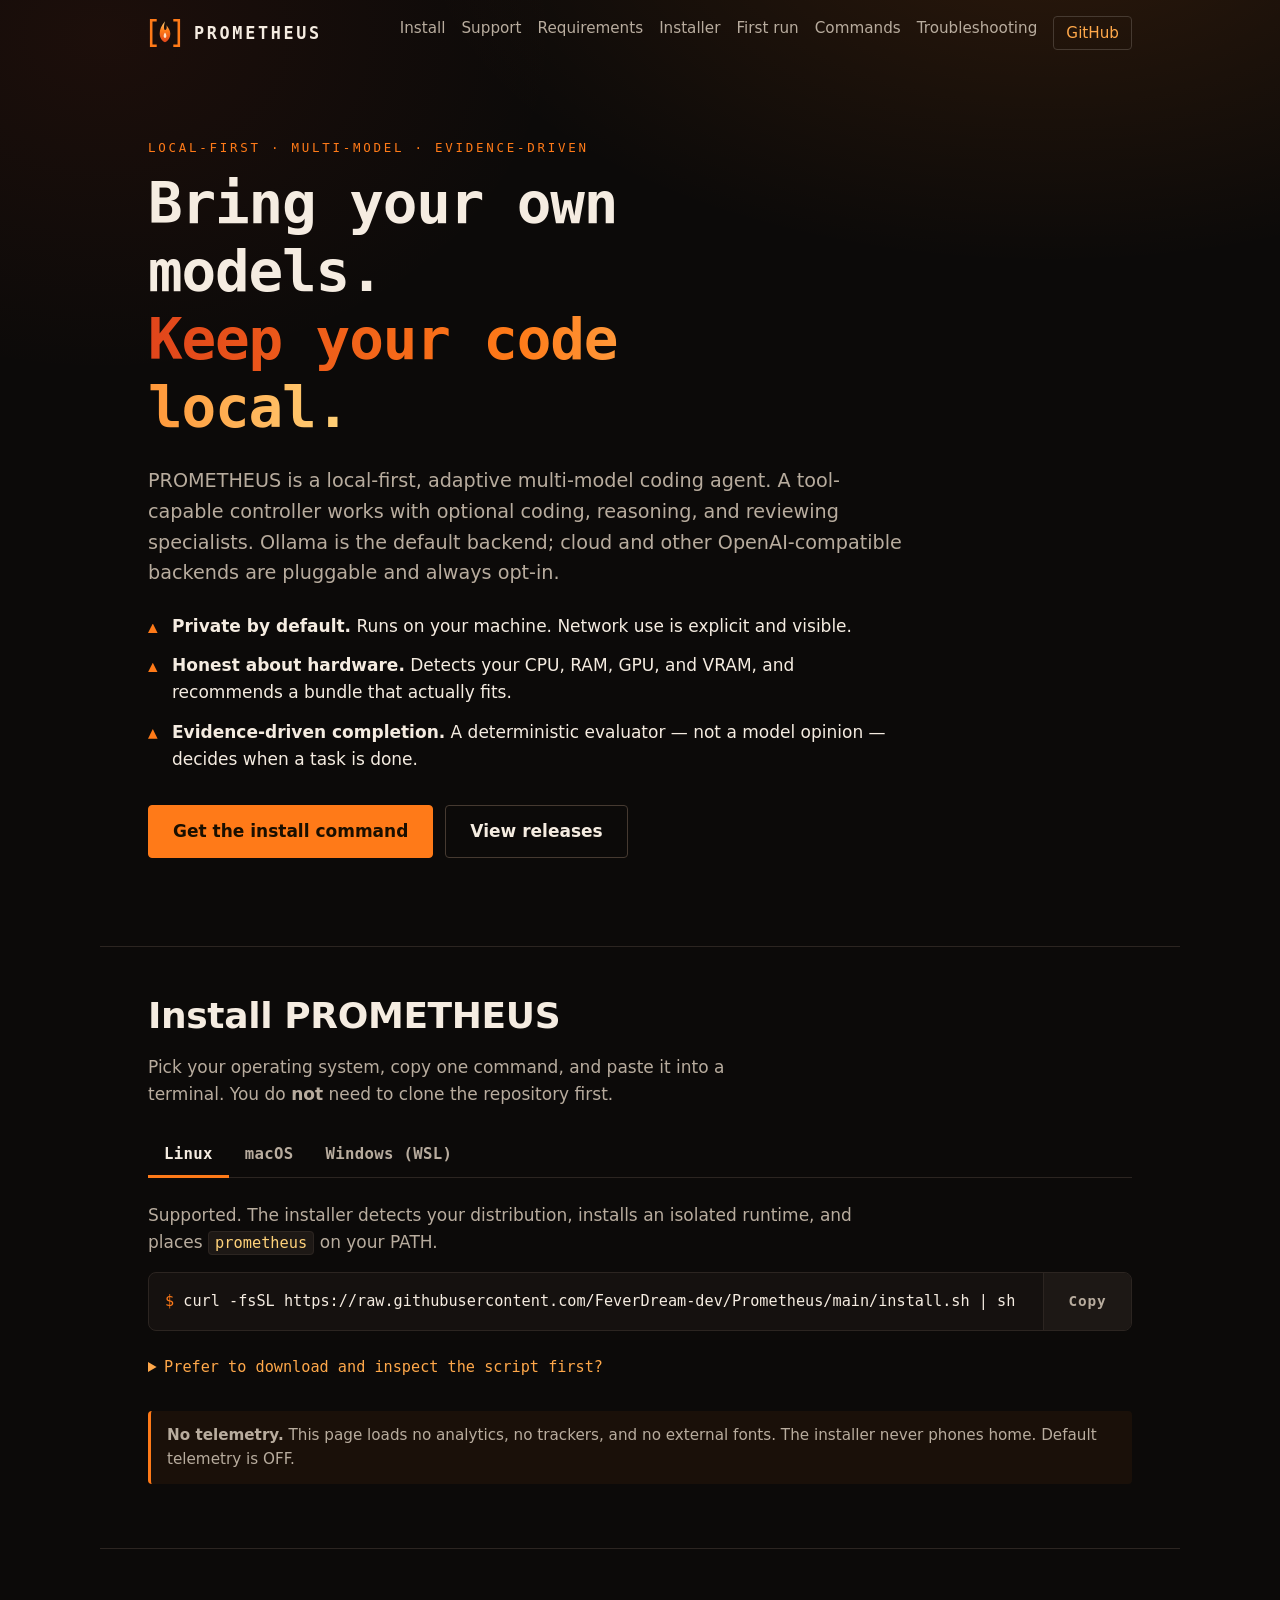
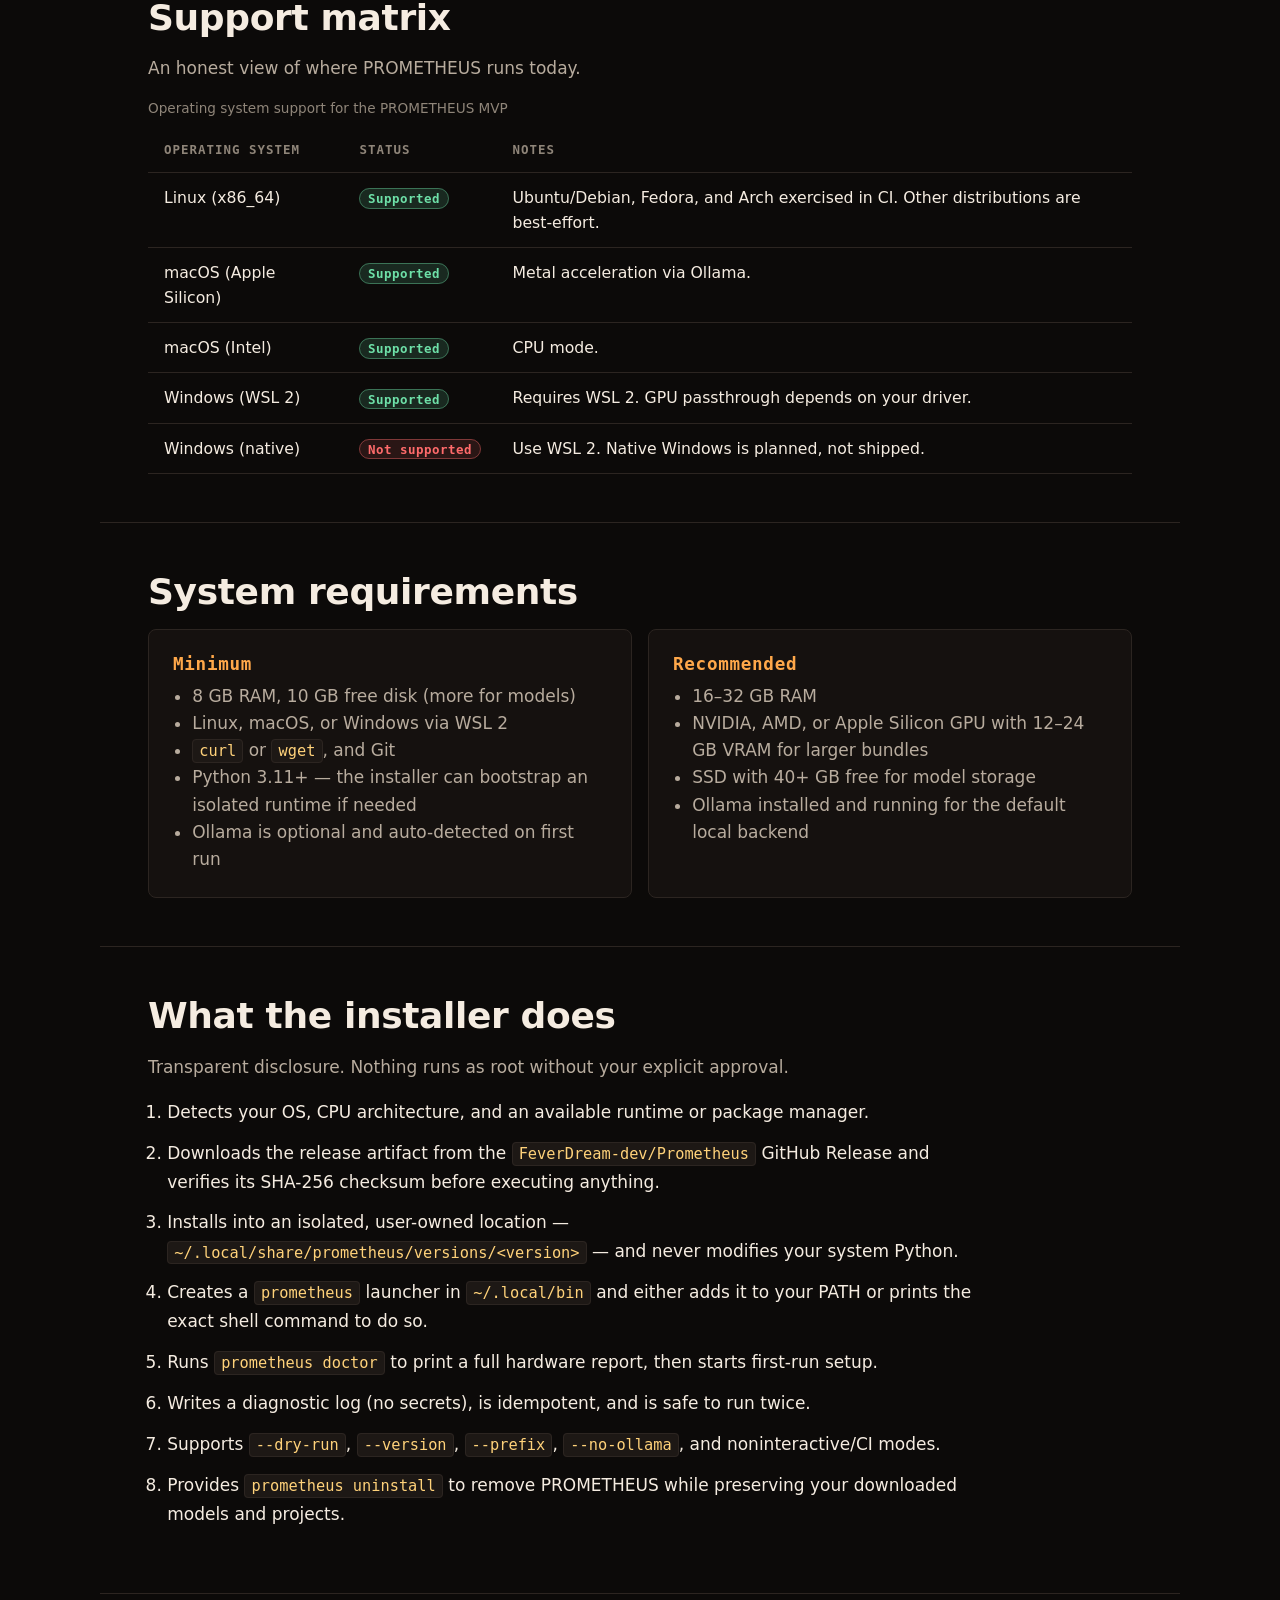
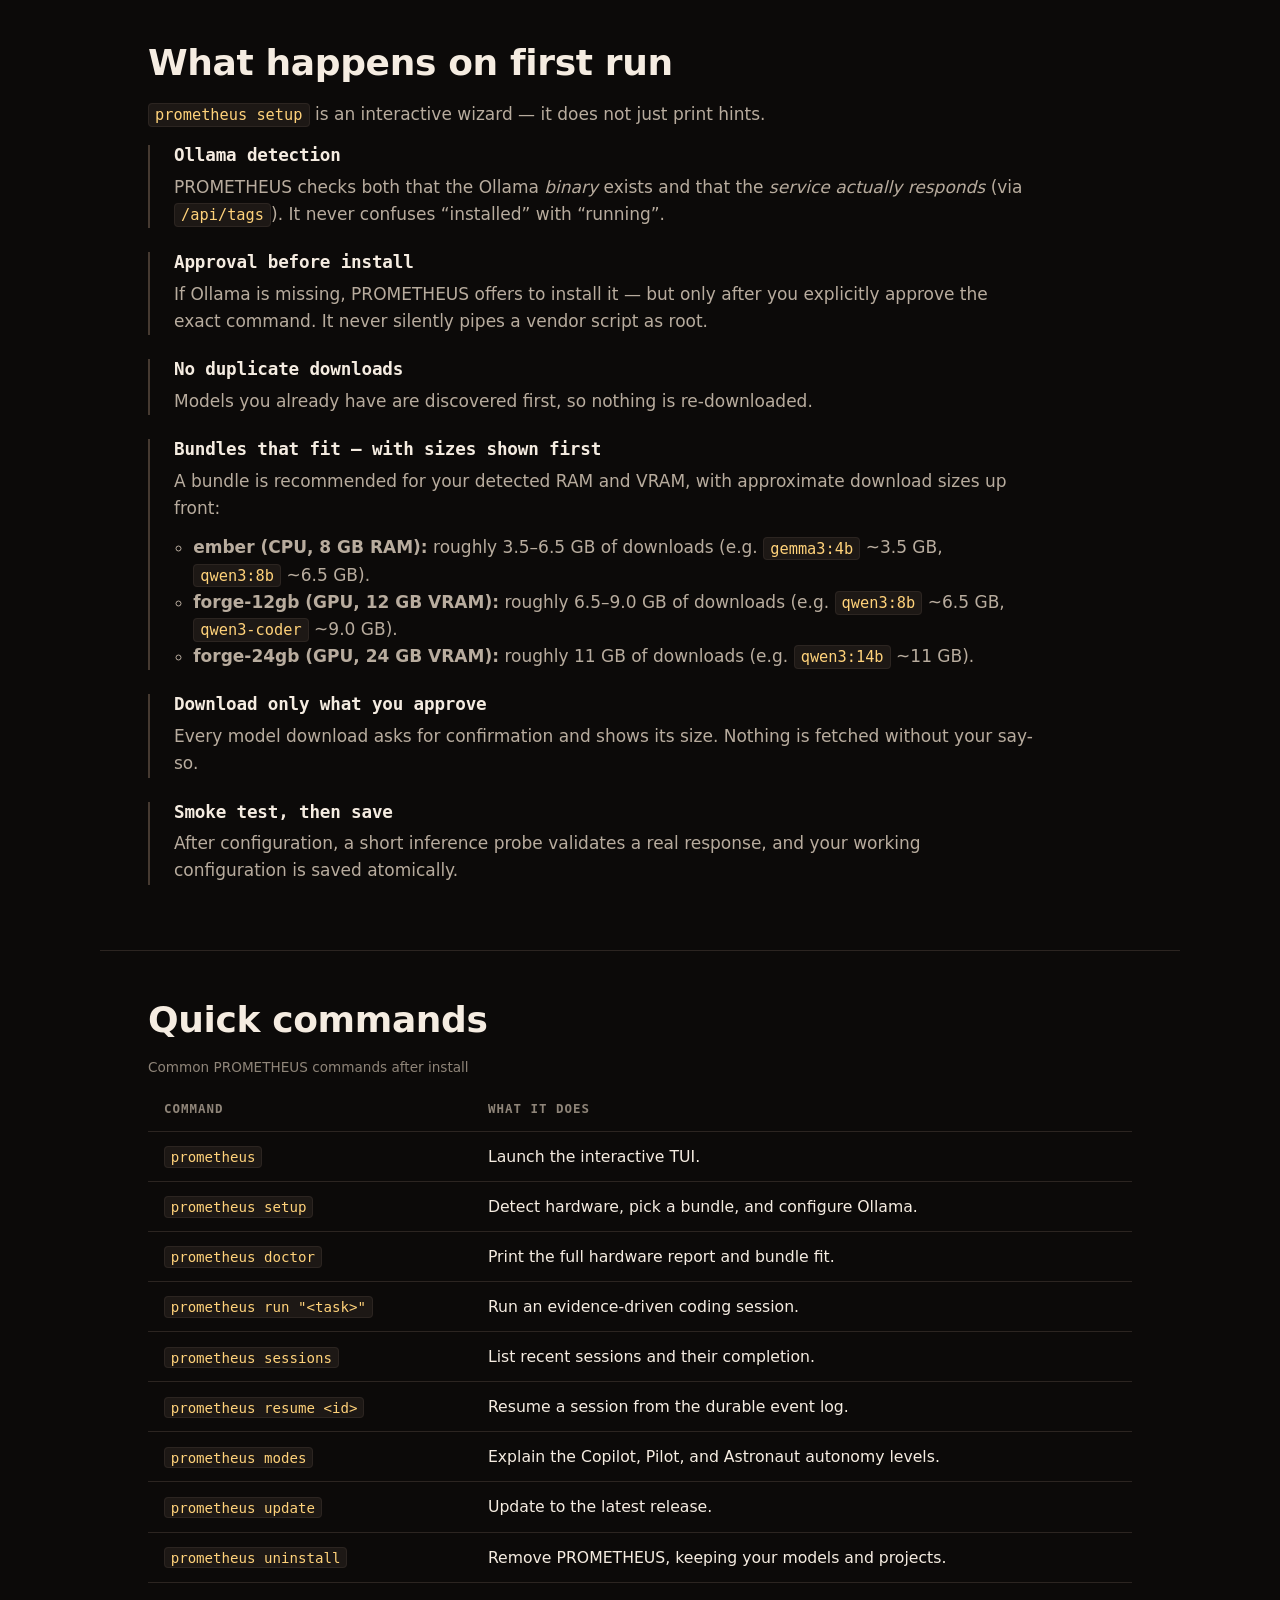
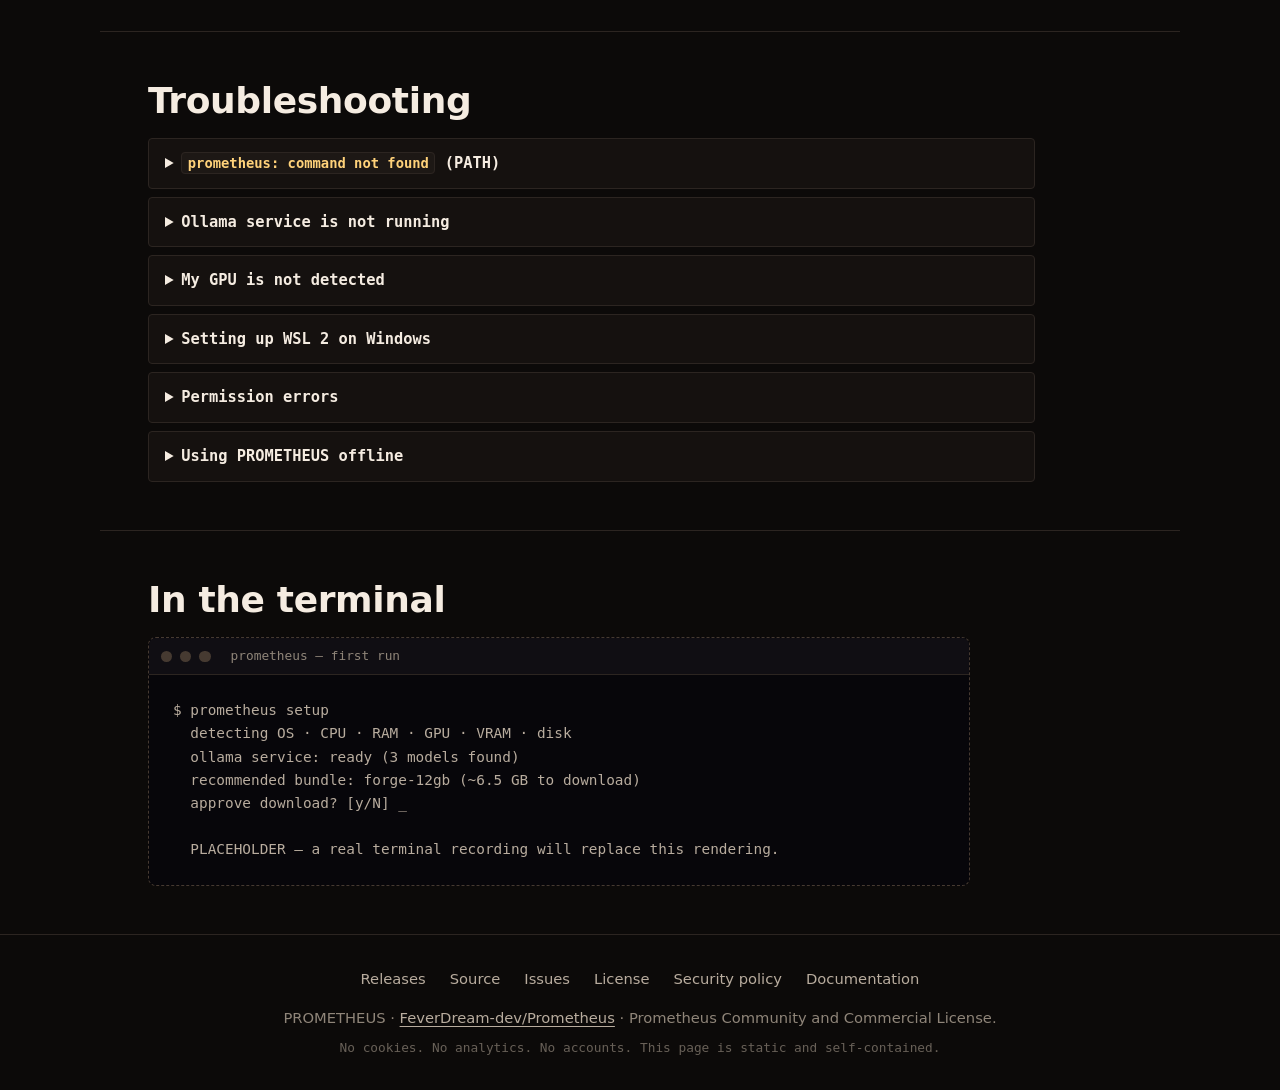
==== website/index.html @ 998b41b4 "feat(www): static GitHub Pages install site Plain static HTML/CSS/vanilla JS install site for Milest" ====
<!DOCTYPE html>
<html lang="en">
<head>
  <meta charset="utf-8">
  <meta name="viewport" content="width=device-width, initial-scale=1">
  <meta name="color-scheme" content="dark">
  <meta name="theme-color" content="#0c0a09">
  <title>PROMETHEUS — local-first multi-model coding agent</title>
  <meta name="description" content="PROMETHEUS is a local-first, adaptive multi-model coding agent. Install with one command on Linux, macOS, or Windows/WSL. Ollama is the default backend; cloud models are optional.">
  <link rel="stylesheet" href="assets/css/styles.css">
  <!--
    No analytics, no trackers, no external fonts, no CDN calls. This page is
    fully self-contained: it loads one local stylesheet and one local script.
    Privacy policy: default telemetry is OFF.
  -->
</head>
<body>
  <a class="skip-link" href="#install">Skip to install instructions</a>

  <header class="site-header">
    <div class="brand">
      <!--
        PROVISIONAL LOGO MARK — placeholder pending the official company logo.
        This is a tasteful "flame-in-brackets / spark" motif rendered as inline
        SVG. It is NOT the final brand artwork. Replace wholesale when the
        official PROMETHEUS logo is supplied (see Milestone 5).
      -->
      <svg class="logo" viewBox="0 0 32 32" role="img" aria-label="PROMETHEUS provisional spark logo" focusable="false">
        <defs>
          <linearGradient id="flameGrad" x1="0" y1="1" x2="0" y2="0">
            <stop offset="0" stop-color="#e0451b"/>
            <stop offset="0.55" stop-color="#ff7a18"/>
            <stop offset="1" stop-color="#ffd27a"/>
          </linearGradient>
        </defs>
        <!-- brackets -->
        <path d="M7 4 H3 V28 H7" fill="none" stroke="#ff7a18" stroke-width="2.4" stroke-linecap="square" stroke-linejoin="miter"/>
        <path d="M25 4 H29 V28 H25" fill="none" stroke="#ff7a18" stroke-width="2.4" stroke-linecap="square" stroke-linejoin="miter"/>
        <!-- flame / spark -->
        <path d="M16 5 C 12.5 9.5, 11 12.5, 11 16.5 C 11 20.5, 13 23.5, 16 24.8 C 19 23.5, 21 20.5, 21 16.5 C 21 13.5, 19.2 11, 17.4 8.6 C 18 11, 17.4 13.2, 16 13.2 C 14.7 12.8, 14.8 9.2, 16 5 Z" fill="url(#flameGrad)"/>
        <path d="M16 15.5 C 14.8 17, 14.4 18.6, 15 20 C 15.5 21, 16.5 21, 17 20 C 17.6 18.6, 17.2 17, 16 15.5 Z" fill="#fff3e0" opacity="0.9"/>
      </svg>
      <span class="wordmark">PROMETHEUS</span>
    </div>
    <nav class="top-nav" aria-label="Page sections">
      <a href="#install">Install</a>
      <a href="#support">Support</a>
      <a href="#requirements">Requirements</a>
      <a href="#installer">Installer</a>
      <a href="#first-run">First run</a>
      <a href="#commands">Commands</a>
      <a href="#troubleshooting">Troubleshooting</a>
      <a class="gh" href="https://github.com/FeverDream-dev/Prometheus" rel="noopener">GitHub</a>
    </nav>
  </header>

  <main>
    <section class="hero" aria-labelledby="hero-title">
      <p class="eyebrow">local-first &middot; multi-model &middot; evidence-driven</p>
      <h1 id="hero-title">Bring your own models.<br><span class="accent">Keep your code local.</span></h1>
      <p class="lead">
        PROMETHEUS is a local-first, adaptive multi-model coding agent. A tool-capable
        controller works with optional coding, reasoning, and reviewing specialists.
        Ollama is the default backend; cloud and other OpenAI-compatible backends are
        pluggable and always opt-in.
      </p>
      <ul class="hero-points">
        <li><strong>Private by default.</strong> Runs on your machine. Network use is explicit and visible.</li>
        <li><strong>Honest about hardware.</strong> Detects your CPU, RAM, GPU, and VRAM, and recommends a bundle that actually fits.</li>
        <li><strong>Evidence-driven completion.</strong> A deterministic evaluator — not a model opinion — decides when a task is done.</li>
      </ul>
      <p class="cta-row">
        <a class="cta" href="#install">Get the install command</a>
        <a class="cta ghost" href="https://github.com/FeverDream-dev/Prometheus/releases" rel="noopener">View releases</a>
      </p>
    </section>

    <section id="install" class="install" aria-labelledby="install-title">
      <h2 id="install-title">Install PROMETHEUS</h2>
      <p class="section-lead">
        Pick your operating system, copy one command, and paste it into a terminal.
        You do <strong>not</strong> need to clone the repository first.
      </p>

      <div class="tablist-wrap" data-tablist-root>
        <div class="tablist" role="tablist" aria-label="Choose your operating system">
          <button class="tab" role="tab" id="tab-linux" aria-selected="true" aria-controls="panel-linux" tabindex="0" data-os="linux">Linux</button>
          <button class="tab" role="tab" id="tab-macos" aria-selected="false" aria-controls="panel-macos" tabindex="-1" data-os="macos">macOS</button>
          <button class="tab" role="tab" id="tab-windows" aria-selected="false" aria-controls="panel-windows" tabindex="-1" data-os="windows">Windows (WSL)</button>
        </div>

        <div class="tabpanel" role="tabpanel" id="panel-linux" aria-labelledby="tab-linux" data-os="linux">
          <p class="os-note">Supported. The installer detects your distribution, installs an isolated runtime, and places <code>prometheus</code> on your PATH.</p>
          <div class="cmd-block" data-cmd-block="linux">
            <code class="cmd" data-os="linux" data-command="curl -fsSL https://raw.githubusercontent.com/FeverDream-dev/Prometheus/main/install.sh | sh">curl -fsSL https://raw.githubusercontent.com/FeverDream-dev/Prometheus/main/install.sh | sh</code>
            <button class="copy-btn" type="button" data-copy-target="panel-linux" data-os="linux" data-command="curl -fsSL https://raw.githubusercontent.com/FeverDream-dev/Prometheus/main/install.sh | sh" aria-label="Copy the Linux install command">
              <span class="copy-label">Copy</span>
            </button>
          </div>
          <details class="manual-alt">
            <summary>Prefer to download and inspect the script first?</summary>
            <p>Download the installer, read it, then run it locally. The SHA-256 of the release artifact is verified by the installer before anything executes.</p>
            <pre class="manual-code"><code data-manual-os="linux">curl -fsSL https://raw.githubusercontent.com/FeverDream-dev/Prometheus/main/install.sh -o install.sh
less install.sh
sh install.sh</code></pre>
          </details>
        </div>

        <div class="tabpanel" role="tabpanel" id="panel-macos" aria-labelledby="tab-macos" data-os="macos" hidden>
          <p class="os-note">Supported on Apple Silicon and Intel. The installer uses an isolated Python runtime in your home directory and never modifies system Python.</p>
          <div class="cmd-block" data-cmd-block="macos">
            <code class="cmd" data-os="macos" data-command="curl -fsSL https://raw.githubusercontent.com/FeverDream-dev/Prometheus/main/install.sh | sh">curl -fsSL https://raw.githubusercontent.com/FeverDream-dev/Prometheus/main/install.sh | sh</code>
            <button class="copy-btn" type="button" data-copy-target="panel-macos" data-os="macos" data-command="curl -fsSL https://raw.githubusercontent.com/FeverDream-dev/Prometheus/main/install.sh | sh" aria-label="Copy the macOS install command">
              <span class="copy-label">Copy</span>
            </button>
          </div>
          <details class="manual-alt">
            <summary>Prefer to download and inspect the script first?</summary>
            <p>Download the installer, read it, then run it locally.</p>
            <pre class="manual-code"><code data-manual-os="macos">curl -fsSL https://raw.githubusercontent.com/FeverDream-dev/Prometheus/main/install.sh -o install.sh
less install.sh
sh install.sh</code></pre>
          </details>
        </div>

        <div class="tabpanel" role="tabpanel" id="panel-windows" aria-labelledby="tab-windows" data-os="windows" hidden>
          <p class="os-note">Windows is supported through <strong>WSL 2 only</strong>. Native Windows is not supported yet. The PowerShell bootstrap installs PROMETHEUS inside a WSL distribution.</p>
          <div class="cmd-block" data-cmd-block="windows">
            <code class="cmd" data-os="windows" data-command="irm https://raw.githubusercontent.com/FeverDream-dev/Prometheus/main/install.ps1 | iex">irm https://raw.githubusercontent.com/FeverDream-dev/Prometheus/main/install.ps1 | iex</code>
            <button class="copy-btn" type="button" data-copy-target="panel-windows" data-os="windows" data-command="irm https://raw.githubusercontent.com/FeverDream-dev/Prometheus/main/install.ps1 | iex" aria-label="Copy the Windows (WSL) install command">
              <span class="copy-label">Copy</span>
            </button>
          </div>
          <details class="manual-alt">
            <summary>Prefer to download and inspect the script first?</summary>
            <p>Download the PowerShell bootstrap in PowerShell, review it, then run it.</p>
            <pre class="manual-code"><code data-manual-os="windows">iwr https://raw.githubusercontent.com/FeverDream-dev/Prometheus/main/install.ps1 -OutFile install.ps1
notepad install.ps1
&amp; ./install.ps1</code></pre>
          </details>
        </div>
      </div>

      <p class="no-track">
        <strong>No telemetry.</strong> This page loads no analytics, no trackers, and no
        external fonts. The installer never phones home. Default telemetry is OFF.
      </p>
    </section>

    <section id="support" class="support" aria-labelledby="support-title">
      <h2 id="support-title">Support matrix</h2>
      <p class="section-lead">An honest view of where PROMETHEUS runs today.</p>
      <div class="table-wrap">
        <table class="matrix">
          <caption>Operating system support for the PROMETHEUS MVP</caption>
          <thead>
            <tr><th scope="col">Operating system</th><th scope="col">Status</th><th scope="col">Notes</th></tr>
          </thead>
          <tbody>
            <tr><td>Linux (x86_64)</td><td><span class="badge ok">Supported</span></td><td>Ubuntu/Debian, Fedora, and Arch exercised in CI. Other distributions are best-effort.</td></tr>
            <tr><td>macOS (Apple Silicon)</td><td><span class="badge ok">Supported</span></td><td>Metal acceleration via Ollama.</td></tr>
            <tr><td>macOS (Intel)</td><td><span class="badge ok">Supported</span></td><td>CPU mode.</td></tr>
            <tr><td>Windows (WSL 2)</td><td><span class="badge ok">Supported</span></td><td>Requires WSL 2. GPU passthrough depends on your driver.</td></tr>
            <tr><td>Windows (native)</td><td><span class="badge no">Not supported</span></td><td>Use WSL 2. Native Windows is planned, not shipped.</td></tr>
          </tbody>
        </table>
      </div>
    </section>

    <section id="requirements" class="requirements" aria-labelledby="req-title">
      <h2 id="req-title">System requirements</h2>
      <div class="grid-two">
        <div class="card">
          <h3>Minimum</h3>
          <ul>
            <li>8 GB RAM, 10 GB free disk (more for models)</li>
            <li>Linux, macOS, or Windows via WSL 2</li>
            <li><code>curl</code> or <code>wget</code>, and Git</li>
            <li>Python 3.11+ — the installer can bootstrap an isolated runtime if needed</li>
            <li>Ollama is optional and auto-detected on first run</li>
          </ul>
        </div>
        <div class="card">
          <h3>Recommended</h3>
          <ul>
            <li>16–32 GB RAM</li>
            <li>NVIDIA, AMD, or Apple Silicon GPU with 12–24 GB VRAM for larger bundles</li>
            <li>SSD with 40+ GB free for model storage</li>
            <li>Ollama installed and running for the default local backend</li>
          </ul>
        </div>
      </div>
    </section>

    <section id="installer" class="installer" aria-labelledby="installer-title">
      <h2 id="installer-title">What the installer does</h2>
      <p class="section-lead">Transparent disclosure. Nothing runs as root without your explicit approval.</p>
      <ol class="disclosure">
        <li>Detects your OS, CPU architecture, and an available runtime or package manager.</li>
        <li>Downloads the release artifact from the <code>FeverDream-dev/Prometheus</code> GitHub Release and verifies its SHA-256 checksum before executing anything.</li>
        <li>Installs into an isolated, user-owned location — <code>~/.local/share/prometheus/versions/&lt;version&gt;</code> — and never modifies your system Python.</li>
        <li>Creates a <code>prometheus</code> launcher in <code>~/.local/bin</code> and either adds it to your PATH or prints the exact shell command to do so.</li>
        <li>Runs <code>prometheus doctor</code> to print a full hardware report, then starts first-run setup.</li>
        <li>Writes a diagnostic log (no secrets), is idempotent, and is safe to run twice.</li>
        <li>Supports <code>--dry-run</code>, <code>--version</code>, <code>--prefix</code>, <code>--no-ollama</code>, and noninteractive/CI modes.</li>
        <li>Provides <code>prometheus uninstall</code> to remove PROMETHEUS while preserving your downloaded models and projects.</li>
      </ol>
    </section>

    <section id="first-run" class="first-run" aria-labelledby="firstrun-title">
      <h2 id="firstrun-title">What happens on first run</h2>
      <p class="section-lead"><code>prometheus setup</code> is an interactive wizard — it does not just print hints.</p>
      <ul class="steps">
        <li>
          <h3>Ollama detection</h3>
          <p>PROMETHEUS checks both that the Ollama <em>binary</em> exists and that the <em>service actually responds</em> (via <code>/api/tags</code>). It never confuses &ldquo;installed&rdquo; with &ldquo;running&rdquo;.</p>
        </li>
        <li>
          <h3>Approval before install</h3>
          <p>If Ollama is missing, PROMETHEUS offers to install it — but only after you explicitly approve the exact command. It never silently pipes a vendor script as root.</p>
        </li>
        <li>
          <h3>No duplicate downloads</h3>
          <p>Models you already have are discovered first, so nothing is re-downloaded.</p>
        </li>
        <li>
          <h3>Bundles that fit — with sizes shown first</h3>
          <p>A bundle is recommended for your detected RAM and VRAM, with approximate download sizes up front:</p>
          <ul class="bundle-sizes">
            <li><strong>ember (CPU, 8 GB RAM):</strong> roughly 3.5–6.5 GB of downloads (e.g. <code>gemma3:4b</code> ~3.5 GB, <code>qwen3:8b</code> ~6.5 GB).</li>
            <li><strong>forge-12gb (GPU, 12 GB VRAM):</strong> roughly 6.5–9.0 GB of downloads (e.g. <code>qwen3:8b</code> ~6.5 GB, <code>qwen3-coder</code> ~9.0 GB).</li>
            <li><strong>forge-24gb (GPU, 24 GB VRAM):</strong> roughly 11 GB of downloads (e.g. <code>qwen3:14b</code> ~11 GB).</li>
          </ul>
        </li>
        <li>
          <h3>Download only what you approve</h3>
          <p>Every model download asks for confirmation and shows its size. Nothing is fetched without your say-so.</p>
        </li>
        <li>
          <h3>Smoke test, then save</h3>
          <p>After configuration, a short inference probe validates a real response, and your working configuration is saved atomically.</p>
        </li>
      </ul>
    </section>

    <section id="commands" class="commands" aria-labelledby="commands-title">
      <h2 id="commands-title">Quick commands</h2>
      <div class="table-wrap">
        <table class="cmd-table">
          <caption>Common PROMETHEUS commands after install</caption>
          <thead><tr><th scope="col">Command</th><th scope="col">What it does</th></tr></thead>
          <tbody>
            <tr><td><code>prometheus</code></td><td>Launch the interactive TUI.</td></tr>
            <tr><td><code>prometheus setup</code></td><td>Detect hardware, pick a bundle, and configure Ollama.</td></tr>
            <tr><td><code>prometheus doctor</code></td><td>Print the full hardware report and bundle fit.</td></tr>
            <tr><td><code>prometheus run "&lt;task&gt;"</code></td><td>Run an evidence-driven coding session.</td></tr>
            <tr><td><code>prometheus sessions</code></td><td>List recent sessions and their completion.</td></tr>
            <tr><td><code>prometheus resume &lt;id&gt;</code></td><td>Resume a session from the durable event log.</td></tr>
            <tr><td><code>prometheus modes</code></td><td>Explain the Copilot, Pilot, and Astronaut autonomy levels.</td></tr>
            <tr><td><code>prometheus update</code></td><td>Update to the latest release.</td></tr>
            <tr><td><code>prometheus uninstall</code></td><td>Remove PROMETHEUS, keeping your models and projects.</td></tr>
          </tbody>
        </table>
      </div>
    </section>

    <section id="troubleshooting" class="troubleshooting" aria-labelledby="ts-title">
      <h2 id="ts-title">Troubleshooting</h2>
      <div class="accordion">
        <details>
          <summary><code>prometheus: command not found</code> (PATH)</summary>
          <p>The launcher lives in <code>~/.local/bin</code>. Add it to your PATH:</p>
          <pre><code>export PATH="$HOME/.local/bin:$PATH"</code></pre>
          <p>Put that line in <code>~/.bashrc</code> or <code>~/.zshrc</code> to make it permanent, then open a new terminal.</p>
        </details>
        <details>
          <summary>Ollama service is not running</summary>
          <p>PROMETHEUS needs the Ollama <em>service</em>, not just the binary. Start it:</p>
          <pre><code>ollama serve                                  # foreground, any OS
systemctl --user start ollama                 # Linux, if installed as a unit
brew services start ollama                    # macOS</code></pre>
          <p>Verify with <code>prometheus doctor</code>, which reports service health.</p>
        </details>
        <details>
          <summary>My GPU is not detected</summary>
          <p>Install current drivers: NVIDIA CUDA / AMD ROCm or Vulkan, or the Apple Silicon Metal build of Ollama. Then run <code>prometheus doctor</code> and confirm VRAM appears. On Linux without a GPU, PROMETHEUS falls back to the CPU-only <code>ember</code> bundle.</p>
        </details>
        <details>
          <summary>Setting up WSL 2 on Windows</summary>
          <p>Install WSL 2 from PowerShell, then run the Windows bootstrap, which installs PROMETHEUS inside the WSL distribution:</p>
          <pre><code>wsl --install -d Ubuntu
# restart, then in PowerShell:
irm https://raw.githubusercontent.com/FeverDream-dev/Prometheus/main/install.ps1 | iex</code></pre>
        </details>
        <details>
          <summary>Permission errors</summary>
          <p>The installer is user-scoped and should <strong>never need <code>sudo</code></strong>. If it asks for elevated privileges, stop and inspect the script. Run the download-and-inspect alternative shown in the install section instead.</p>
        </details>
        <details>
          <summary>Using PROMETHEUS offline</summary>
          <p>Once models are downloaded, PROMETHEUS runs fully offline. Pass <code>--no-ollama</code> to the installer or decline network prompts during setup. Cloud providers are always opt-in and never required.</p>
        </details>
      </div>
    </section>

    <section id="preview" class="preview" aria-labelledby="preview-title">
      <h2 id="preview-title">In the terminal</h2>
      <!--
        PLACEHOLDER: A real terminal recording of the PROMETHEUS TUI and first-run
        wizard belongs here once captured (a later milestone). This block is a
        clearly-labelled placeholder, NOT a fabricated screenshot.
        TODO: replace with real terminal recording once TUI is captured.
      -->
      <div class="terminal-placeholder" role="img" aria-label="Placeholder area for a future terminal recording of the PROMETHEUS TUI. No real screenshot yet.">
        <div class="terminal-bar"><span class="dot"></span><span class="dot"></span><span class="dot"></span><span class="term-title">prometheus — first run</span></div>
        <pre class="terminal-body">$ prometheus setup
  detecting OS · CPU · RAM · GPU · VRAM · disk
  ollama service: ready (3 models found)
  recommended bundle: forge-12gb (~6.5 GB to download)
  approve download? [y/N] _

  PLACEHOLDER — a real terminal recording will replace this rendering.</pre>
      </div>
    </section>
  </main>

  <footer class="site-footer">
    <nav class="footer-links" aria-label="Project resources">
      <a href="https://github.com/FeverDream-dev/Prometheus/releases" rel="noopener">Releases</a>
      <a href="https://github.com/FeverDream-dev/Prometheus" rel="noopener">Source</a>
      <a href="https://github.com/FeverDream-dev/Prometheus/issues" rel="noopener">Issues</a>
      <a href="https://github.com/FeverDream-dev/Prometheus/blob/main/LICENSE.md" rel="noopener">License</a>
      <a href="https://github.com/FeverDream-dev/Prometheus/security/policy" rel="noopener">Security policy</a>
      <a href="https://github.com/FeverDream-dev/Prometheus/tree/main/docs" rel="noopener">Documentation</a>
    </nav>
    <p class="copyright">
      PROMETHEUS &middot; <a href="https://github.com/FeverDream-dev/Prometheus" rel="noopener">FeverDream-dev/Prometheus</a>
      &middot; Prometheus Community and Commercial License.
    </p>
    <p class="no-track-footer">No cookies. No analytics. No accounts. This page is static and self-contained.</p>
  </footer>

  <script src="assets/js/install.js" defer></script>
</body>
</html>
---- website/assets/css/styles.css ----
/* ============================================================================
   PROMETHEUS install site — single self-contained stylesheet.
   Design system: industrial / brutalist-refined dark theme with a flame accent.
   Identity is monospace-driven (a coding agent). No external fonts, no CDN.
   ========================================================================== */

:root {
  /* color tokens */
  --bg:          #0c0a09;
  --bg-elev:     #15110f;
  --bg-elev-2:   #1d1815;
  --ink:         #f5ece1;   /* primary text on dark   (contrast >= 15:1) */
  --ink-dim:     #b8ac9e;   /* secondary text         (contrast >= 7:1)   */
  --ink-faint:   #8f8579;   /* captions / large-ish   (contrast >= 4.5:1) */
  --flame:       #ff7a18;   /* accent                  */
  --flame-bright:#ffa84a;
  --ember:       #e0451b;
  --spark:       #ffd27a;
  --line:        #2c2521;
  --line-bright: #463a31;
  --ok:          #6ee0a8;
  --danger:      #ff6b6b;

  /* radii */
  --radius:      4px;
  --radius-lg:   8px;

  /* typography stacks — distinctive monospace identity + clean system sans */
  --mono: ui-monospace, "SF Mono", "Cascadia Mono", "DejaVu Sans Mono", Menlo, Consolas, "Liberation Mono", monospace;
  --sans: system-ui, -apple-system, "Segoe UI", "Helvetica Neue", sans-serif;

  /* layout */
  --maxw:        1080px;
  --gutter:      clamp(1rem, 4vw, 3rem);

  /* spacing scale (4px base) */
  --s-1: 0.25rem; --s-2: 0.5rem; --s-3: 0.75rem; --s-4: 1rem;
  --s-5: 1.5rem;  --s-6: 2rem;   --s-7: 3rem;    --s-8: 4.5rem;
}

/* ---------- reset ---------- */
*, *::before, *::after { box-sizing: border-box; }
html { -webkit-text-size-adjust: 100%; scroll-behavior: smooth; }
body {
  margin: 0;
  font-family: var(--sans);
  color: var(--ink);
  background-color: var(--bg);
  background-image:
    radial-gradient(900px 480px at 82% -8%, rgba(255, 122, 24, 0.13), transparent 70%),
    radial-gradient(700px 520px at 8% 4%, rgba(224, 69, 27, 0.08), transparent 65%);
  background-attachment: fixed;
  line-height: 1.6;
  font-size: 1.0625rem;
  -webkit-font-smoothing: antialiased;
  text-rendering: optimizeLegibility;
}
img, svg { max-width: 100%; }
h1, h2, h3 { line-height: 1.18; font-weight: 700; letter-spacing: -0.01em; }
h2 { font-size: clamp(1.5rem, 1.1rem + 1.8vw, 2.25rem); margin: 0 0 var(--s-4); }
h3 { font-size: 1.1rem; margin: 0 0 var(--s-2); }
p { margin: 0 0 var(--s-4); }
a { color: var(--flame-bright); text-decoration: underline; text-underline-offset: 0.18em; }
a:hover { color: var(--spark); }
code, pre { font-family: var(--mono); }
code {
  background: var(--bg-elev-2);
  padding: 0.12em 0.4em;
  border-radius: var(--radius);
  font-size: 0.9em;
  color: var(--spark);
  border: 1px solid var(--line);
}
pre {
  background: var(--bg-elev);
  border: 1px solid var(--line);
  border-radius: var(--radius-lg);
  padding: var(--s-4);
  overflow-x: auto;
}
pre code { background: none; border: 0; padding: 0; color: var(--ink); font-size: 0.92rem; }
ul, ol { padding-left: 1.2rem; }

/* ---------- focus visibility (keyboard a11y) ---------- */
a:focus-visible,
button:focus-visible,
summary:focus-visible,
[tabindex]:focus-visible {
  outline: 3px solid var(--flame);
  outline-offset: 2px;
  border-radius: var(--radius);
}

/* ---------- skip link ---------- */
.skip-link {
  position: absolute;
  left: -9999px;
  top: 0;
  z-index: 100;
  background: var(--flame);
  color: #1a0f00;
  padding: var(--s-2) var(--s-4);
  border-radius: 0 0 var(--radius) var(--radius);
  font-weight: 700;
  text-decoration: none;
  transition: none;
}
.skip-link:focus { left: 50%; transform: translateX(-50%); top: 0; }

/* ---------- layout ---------- */
main { display: block; }
section {
  max-width: var(--maxw);
  margin: 0 auto;
  padding: var(--s-7) var(--gutter);
  border-top: 1px solid var(--line);
}
section:first-of-type { border-top: 0; }
.section-lead { color: var(--ink-dim); max-width: 60ch; margin-top: 0; }

/* ---------- header ---------- */
.site-header {
  max-width: var(--maxw);
  margin: 0 auto;
  padding: var(--s-4) var(--gutter);
  display: flex;
  align-items: center;
  justify-content: space-between;
  gap: var(--s-4);
  flex-wrap: wrap;
}
.brand { display: flex; align-items: center; gap: var(--s-3); }
.logo { width: 34px; height: 34px; flex: 0 0 auto; }
.wordmark {
  font-family: var(--mono);
  font-weight: 700;
  letter-spacing: 0.16em;
  font-size: 1.05rem;
  color: var(--ink);
}
.top-nav { display: flex; gap: var(--s-4); flex-wrap: wrap; font-size: 0.95rem; }
.top-nav a { color: var(--ink-dim); text-decoration: none; }
.top-nav a:hover { color: var(--ink); }
.top-nav a.gh { color: var(--flame-bright); border: 1px solid var(--line-bright); padding: var(--s-1) var(--s-3); border-radius: var(--radius); }

/* ---------- hero ---------- */
.hero { padding-top: var(--s-8); padding-bottom: var(--s-8); }
.eyebrow {
  font-family: var(--mono);
  text-transform: uppercase;
  letter-spacing: 0.22em;
  font-size: 0.78rem;
  color: var(--flame);
  margin: 0 0 var(--s-3);
}
.hero h1 {
  font-size: clamp(2rem, 1rem + 5vw, 3.6rem);
  margin: 0 0 var(--s-5);
  font-family: var(--mono);
  letter-spacing: -0.02em;
  max-width: 16ch;
}
.hero h1 .accent {
  color: transparent;
  background: linear-gradient(92deg, var(--ember), var(--flame) 55%, var(--spark));
  -webkit-background-clip: text;
  background-clip: text;
}
.lead { font-size: 1.2rem; color: var(--ink-dim); max-width: 62ch; margin-bottom: var(--s-5); }
.hero-points { list-style: none; padding: 0; display: grid; gap: var(--s-3); max-width: 70ch; margin: 0 0 var(--s-6); }
.hero-points li { padding-left: var(--s-5); position: relative; color: var(--ink); }
.hero-points li::before { content: ""; position: absolute; left: 0; top: 0.62em; width: 0.6rem; height: 0.6rem; background: var(--flame); clip-path: polygon(50% 0, 100% 100%, 0 100%); }
.cta-row { display: flex; gap: var(--s-3); flex-wrap: wrap; }
.cta {
  display: inline-block;
  padding: var(--s-3) var(--s-5);
  background: var(--flame);
  color: #1a0f00;
  font-weight: 700;
  text-decoration: none;
  border-radius: var(--radius);
  border: 1px solid var(--flame);
}
.cta:hover { background: var(--flame-bright); color: #1a0f00; }
.cta.ghost { background: transparent; color: var(--ink); border-color: var(--line-bright); }
.cta.ghost:hover { background: var(--bg-elev-2); color: var(--ink); }

/* ---------- OS tabs ---------- */
.tablist-wrap { margin-top: var(--s-5); }
.tablist {
  display: flex;
  gap: 0;
  border-bottom: 1px solid var(--line);
}
.tab {
  appearance: none;
  background: transparent;
  border: 0;
  border-bottom: 3px solid transparent;
  color: var(--ink-dim);
  font-family: var(--mono);
  font-size: 0.98rem;
  font-weight: 600;
  padding: var(--s-3) var(--s-4);
  cursor: pointer;
  margin-bottom: -1px;
  letter-spacing: 0.02em;
}
.tab:hover { color: var(--ink); }
.tab[aria-selected="true"] { color: var(--ink); border-bottom-color: var(--flame); }
.tabpanel { padding-top: var(--s-5); }
.os-note { color: var(--ink-dim); max-width: 70ch; }

/* command block */
.cmd-block {
  display: flex;
  align-items: stretch;
  gap: 0;
  margin-top: var(--s-4);
  border: 1px solid var(--line);
  border-radius: var(--radius-lg);
  overflow: hidden;
  background: var(--bg-elev);
}
.cmd-block .cmd {
  flex: 1 1 auto;
  display: block;
  font-family: var(--mono);
  font-size: 0.95rem;
  color: var(--ink);
  background: none;
  border: 0;
  padding: var(--s-4) var(--s-4);
  white-space: pre-wrap;
  overflow-wrap: anywhere;
  word-break: break-word;
}
.cmd-block .cmd::before { content: "$ "; color: var(--flame); }
.copy-btn {
  flex: 0 0 auto;
  appearance: none;
  border: 0;
  border-left: 1px solid var(--line);
  background: var(--bg-elev-2);
  color: var(--ink-dim);
  font-family: var(--mono);
  font-weight: 700;
  letter-spacing: 0.06em;
  padding: 0 var(--s-5);
  cursor: pointer;
  font-size: 0.9rem;
  min-width: 5.5rem;
  transition: background-color 0.12s linear, color 0.12s linear;
}
.copy-btn:hover { background: var(--bg-elev); color: var(--ink); }
.copy-btn.copied { background: var(--ok); color: #06240f; }
.copy-btn.copied .copy-label::after { content: " — Copied!"; }
.copy-btn[aria-disabled="true"] { cursor: not-allowed; opacity: 0.7; }

/* manual alternative */
.manual-alt { margin-top: var(--s-4); max-width: 80ch; }
.manual-alt > summary {
  cursor: pointer;
  font-family: var(--mono);
  font-size: 0.95rem;
  color: var(--flame-bright);
  padding: var(--s-2) 0;
}
.manual-code { margin-top: var(--s-3); }

.no-track { margin-top: var(--s-5); padding: var(--s-3) var(--s-4); border-left: 3px solid var(--flame); background: rgba(255, 122, 24, 0.06); border-radius: var(--radius); color: var(--ink-dim); font-size: 0.95rem; }

/* ---------- support matrix / tables ---------- */
.table-wrap { overflow-x: auto; }
.matrix, .cmd-table { width: 100%; border-collapse: collapse; font-size: 0.98rem; }
.matrix th, .matrix td, .cmd-table th, .cmd-table td { text-align: left; padding: var(--s-3) var(--s-4); border-bottom: 1px solid var(--line); vertical-align: top; }
.matrix th, .cmd-table th { font-family: var(--mono); text-transform: uppercase; letter-spacing: 0.08em; font-size: 0.78rem; color: var(--ink-faint); }
.badge { font-family: var(--mono); font-size: 0.78rem; font-weight: 700; padding: 0.15em 0.6em; border-radius: 999px; letter-spacing: 0.04em; white-space: nowrap; }
.badge.ok { background: rgba(110, 224, 168, 0.14); color: var(--ok); border: 1px solid rgba(110, 224, 168, 0.4); }
.badge.no { background: rgba(255, 107, 107, 0.12); color: var(--danger); border: 1px solid rgba(255, 107, 107, 0.4); }
.caption, caption { caption-side: top; text-align: left; color: var(--ink-faint); font-size: 0.85rem; padding-bottom: var(--s-2); }

/* ---------- cards / grids ---------- */
.grid-two { display: grid; grid-template-columns: repeat(auto-fit, minmax(260px, 1fr)); gap: var(--s-4); }
.card { background: var(--bg-elev); border: 1px solid var(--line); border-radius: var(--radius-lg); padding: var(--s-5); }
.card h3 { font-family: var(--mono); color: var(--flame-bright); letter-spacing: 0.04em; }
.card ul { margin: 0; color: var(--ink-dim); }
.disclosure { max-width: 78ch; line-height: 1.7; }
.disclosure li { margin-bottom: var(--s-3); }

/* first-run steps */
.steps { list-style: none; padding: 0; display: grid; gap: var(--s-5); max-width: 82ch; }
.steps > li { border-left: 2px solid var(--line-bright); padding-left: var(--s-5); }
.steps h3 { font-family: var(--mono); color: var(--ink); }
.steps p { color: var(--ink-dim); margin: 0; }
.bundle-sizes { margin-top: var(--s-3); color: var(--ink-dim); }

/* accordion */
.accordion { display: grid; gap: var(--s-2); max-width: 82ch; }
.accordion details { border: 1px solid var(--line); border-radius: var(--radius); background: var(--bg-elev); padding: var(--s-3) var(--s-4); }
.accordion summary { cursor: pointer; font-weight: 700; color: var(--ink); font-family: var(--mono); font-size: 0.96rem; }
.accordion summary code { color: var(--spark); }
.accordion details[open] summary { color: var(--flame-bright); margin-bottom: var(--s-3); }
.accordion details p { color: var(--ink-dim); margin-top: 0; }
.accordion pre { margin: var(--s-2) 0; }

/* terminal placeholder */
.terminal-placeholder { border: 1px dashed var(--line-bright); border-radius: var(--radius-lg); overflow: hidden; background: #07060a; max-width: 76ch; }
.terminal-bar { display: flex; align-items: center; gap: var(--s-2); padding: var(--s-2) var(--s-3); background: #100e13; border-bottom: 1px solid var(--line); }
.dot { width: 0.7rem; height: 0.7rem; border-radius: 50%; background: var(--line-bright); }
.term-title { margin-left: var(--s-3); font-family: var(--mono); font-size: 0.8rem; color: var(--ink-faint); }
.terminal-body { margin: 0; border: 0; border-radius: 0; background: none; padding: var(--s-5); color: var(--ink-dim); font-size: 0.9rem; }

/* footer */
.site-footer { border-top: 1px solid var(--line); padding: var(--s-6) var(--gutter); text-align: center; color: var(--ink-faint); font-size: 0.92rem; }
.footer-links { display: flex; flex-wrap: wrap; gap: var(--s-3) var(--s-5); justify-content: center; margin-bottom: var(--s-4); }
.footer-links a { color: var(--ink-dim); text-decoration: none; }
.footer-links a:hover { color: var(--ink); }
.copyright { margin: 0 0 var(--s-2); }
.copyright a { color: var(--ink-dim); }
.no-track-footer { margin: 0; font-family: var(--mono); font-size: 0.8rem; opacity: 0.7; }

/* ---------- responsive ---------- */
@media (max-width: 720px) {
  .site-header { flex-direction: column; align-items: flex-start; }
  .top-nav { gap: var(--s-2) var(--s-4); }
  .cmd-block { flex-direction: column; }
  .copy-btn { border-left: 0; border-top: 1px solid var(--line); padding: var(--s-3); }
  .hero h1 { max-width: none; }
}

/* ---------- reduced motion ---------- */
@media (prefers-reduced-motion: reduce) {
  html { scroll-behavior: auto; }
  *, *::before, *::after {
    transition-duration: 0.001ms !important;
    animation-duration: 0.001ms !important;
    animation-iteration-count: 1 !important;
  }
}
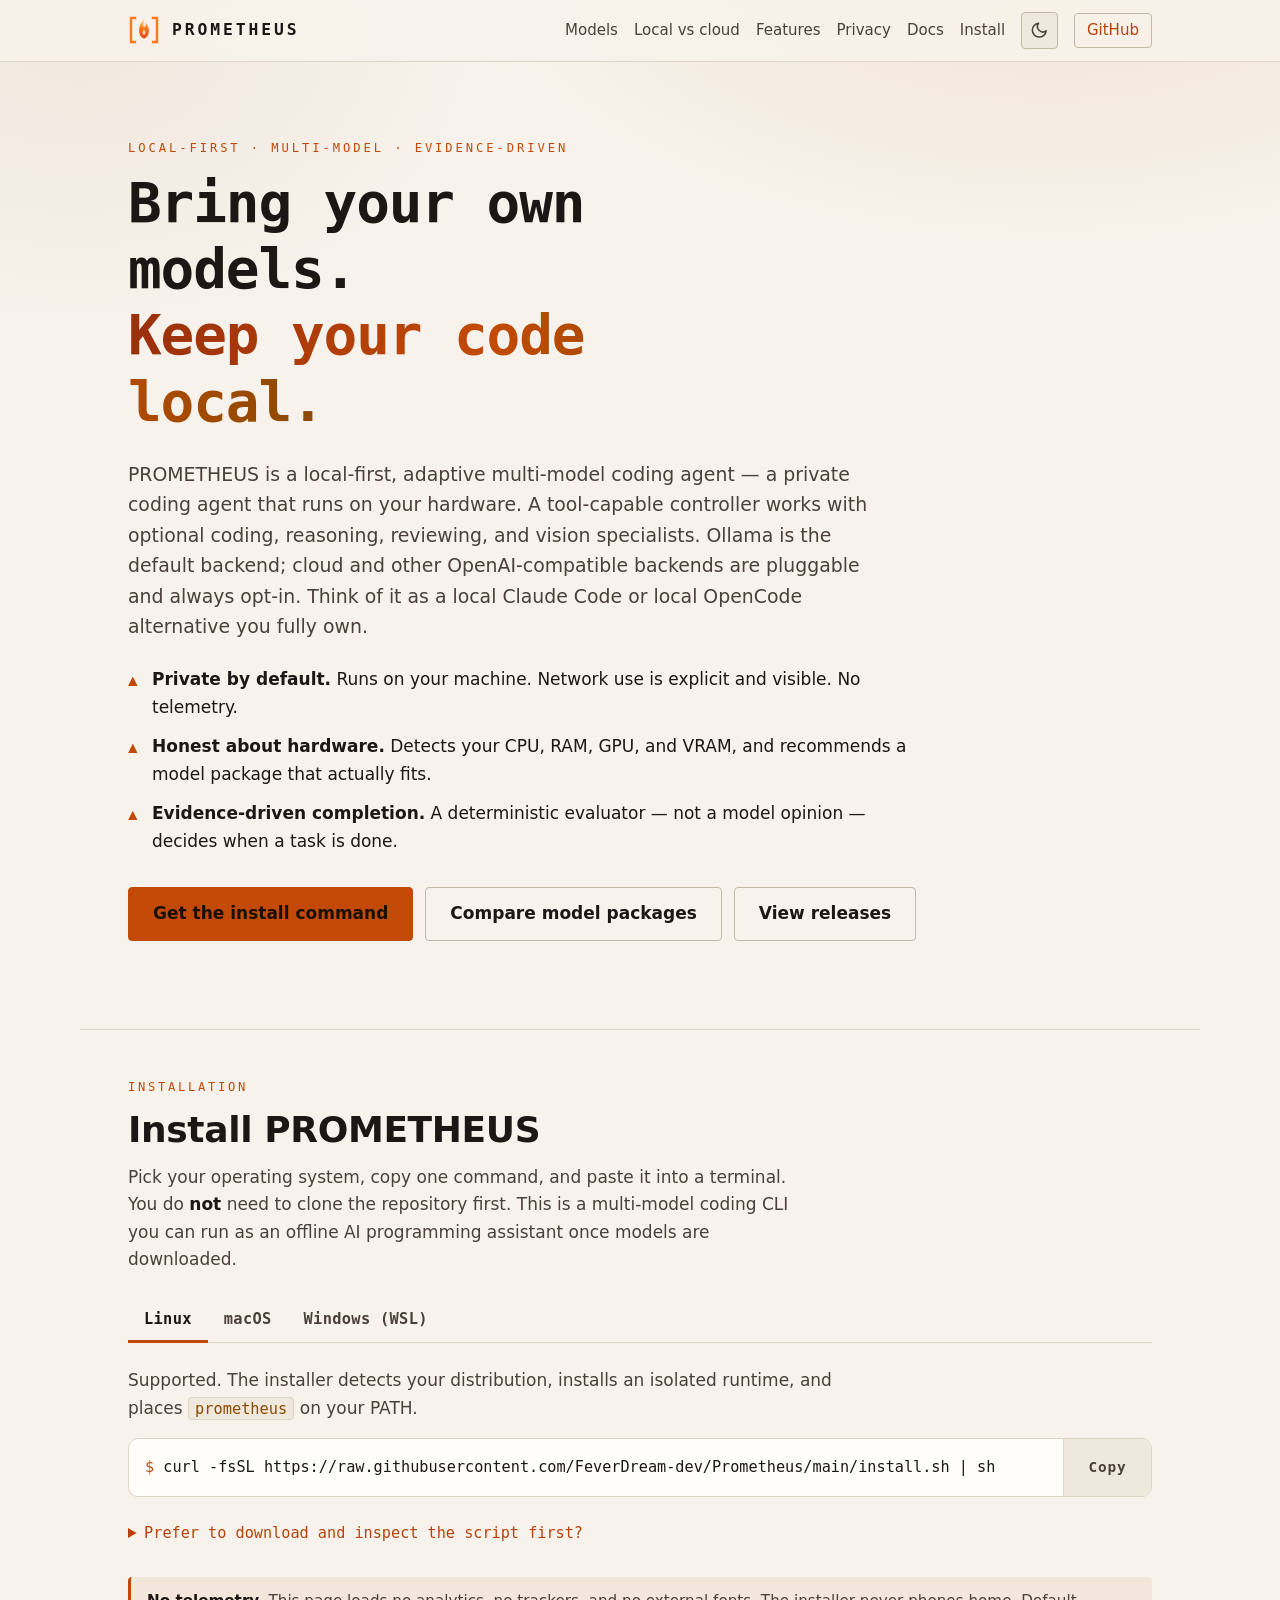
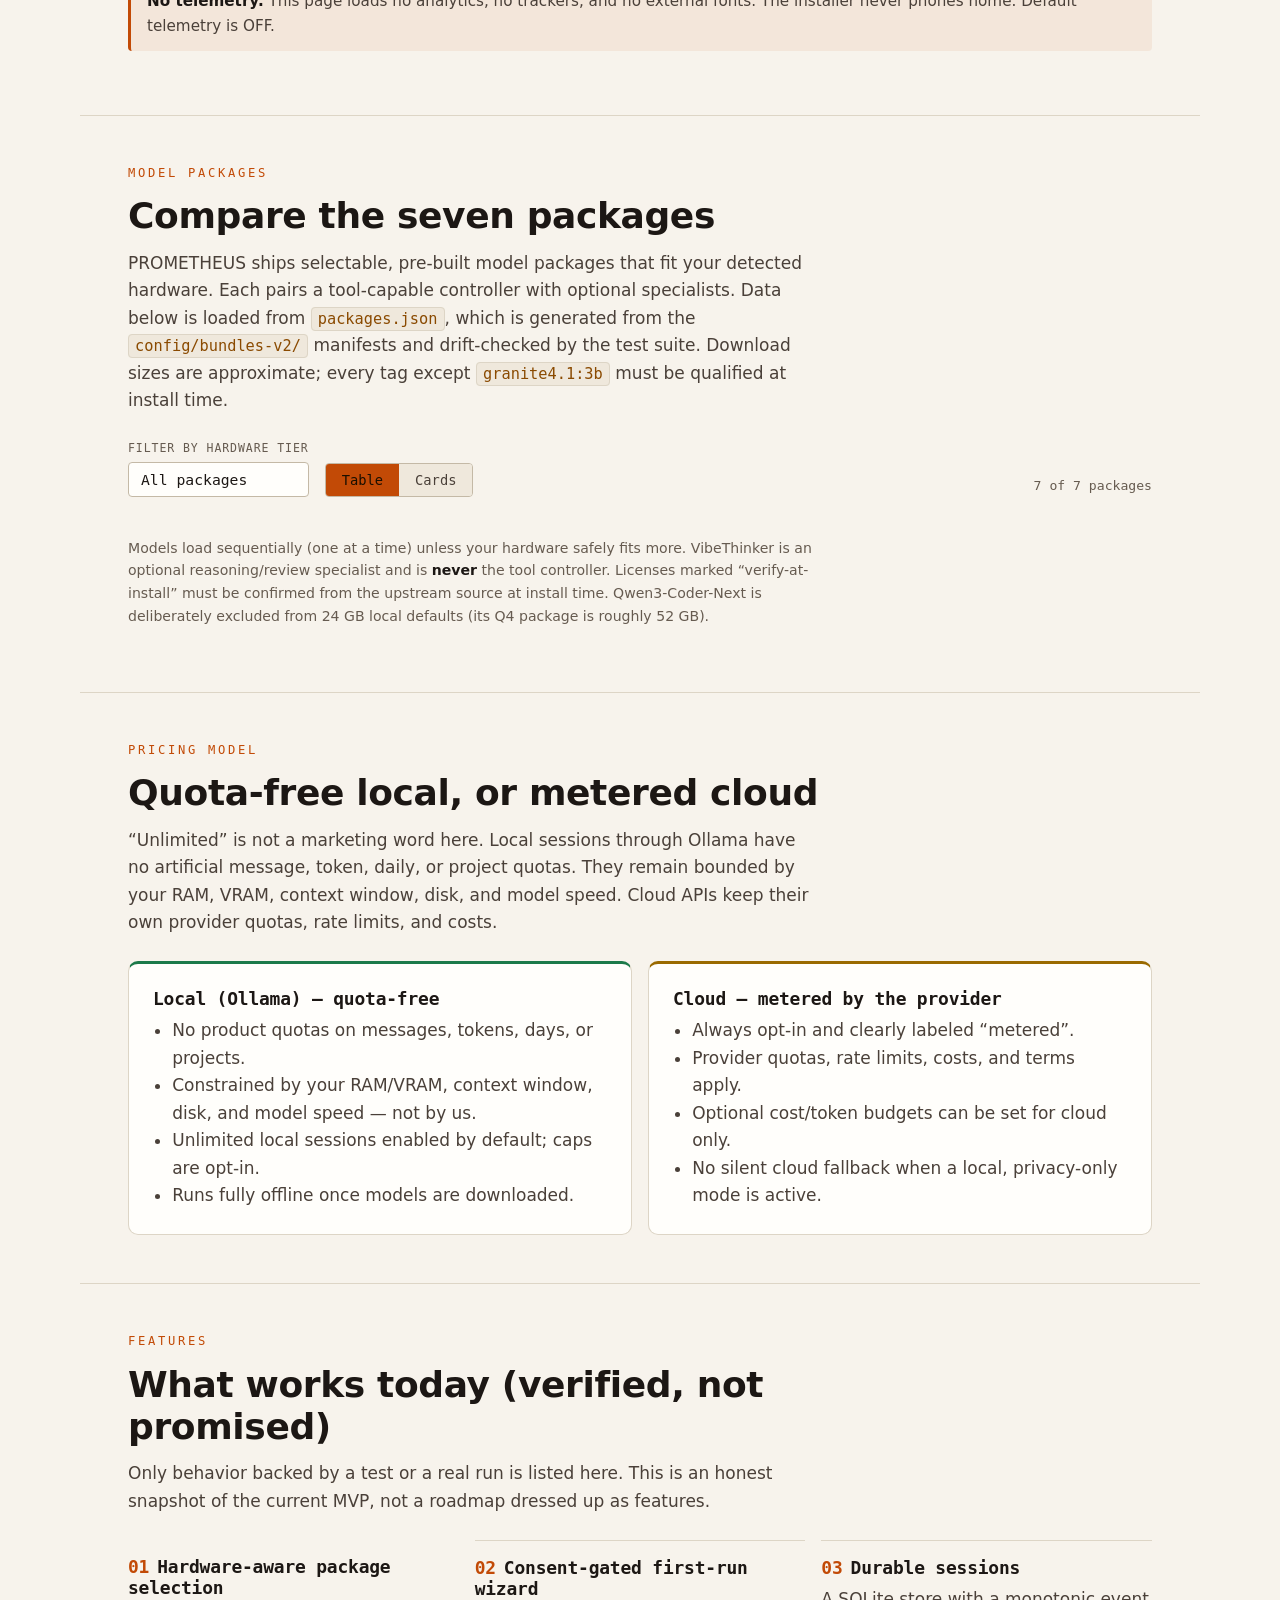
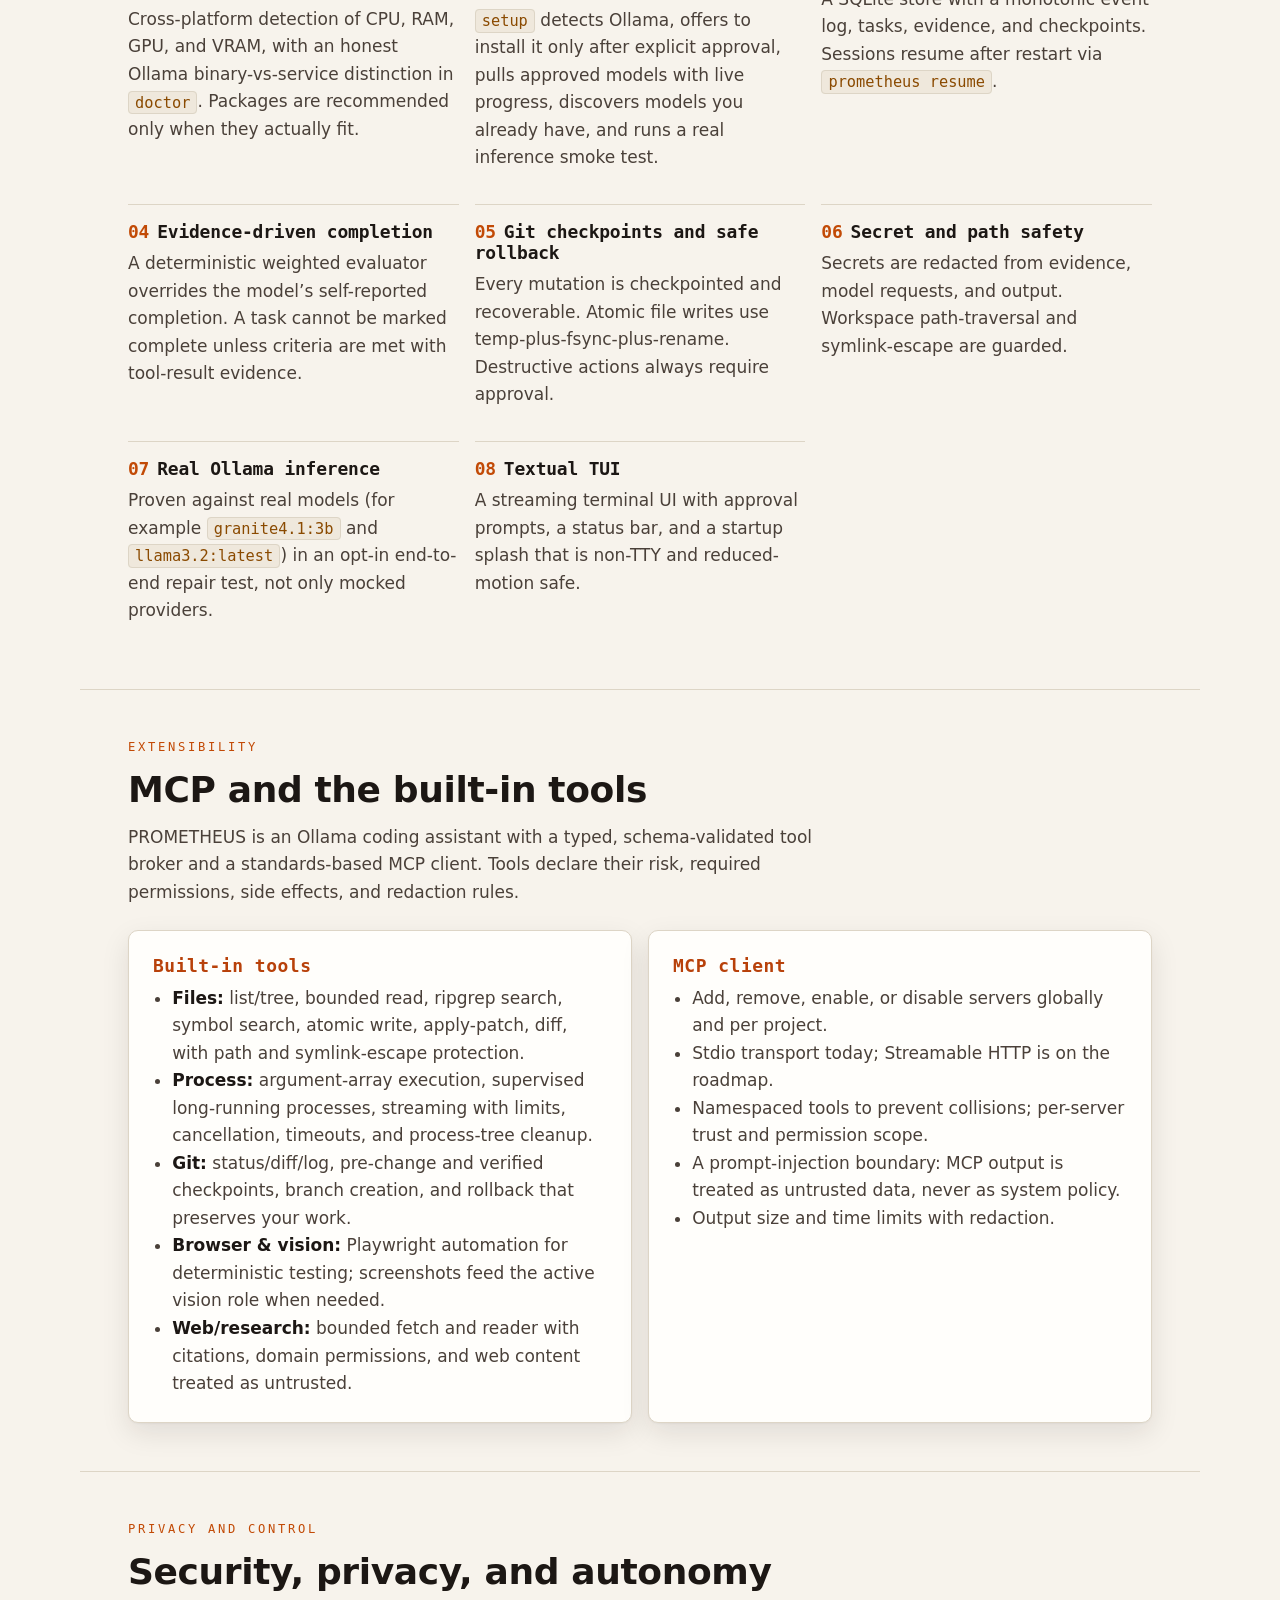
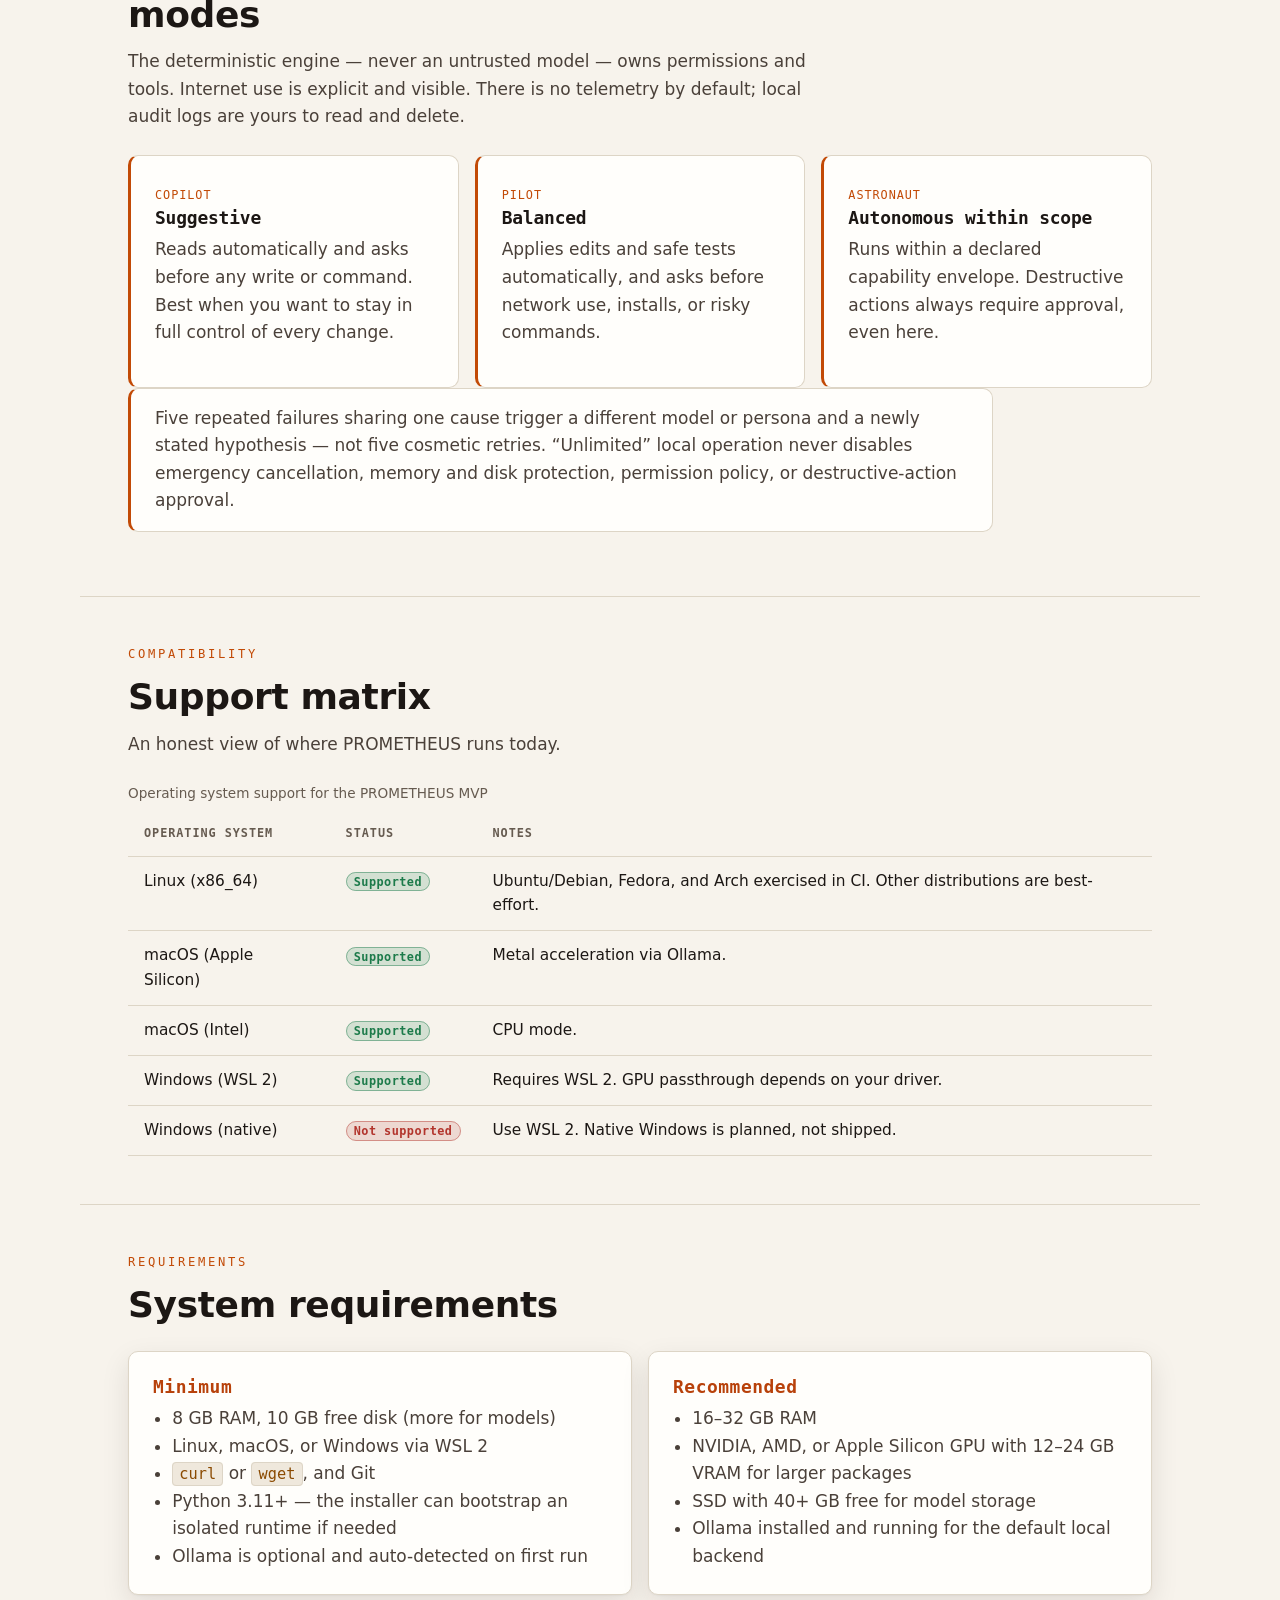
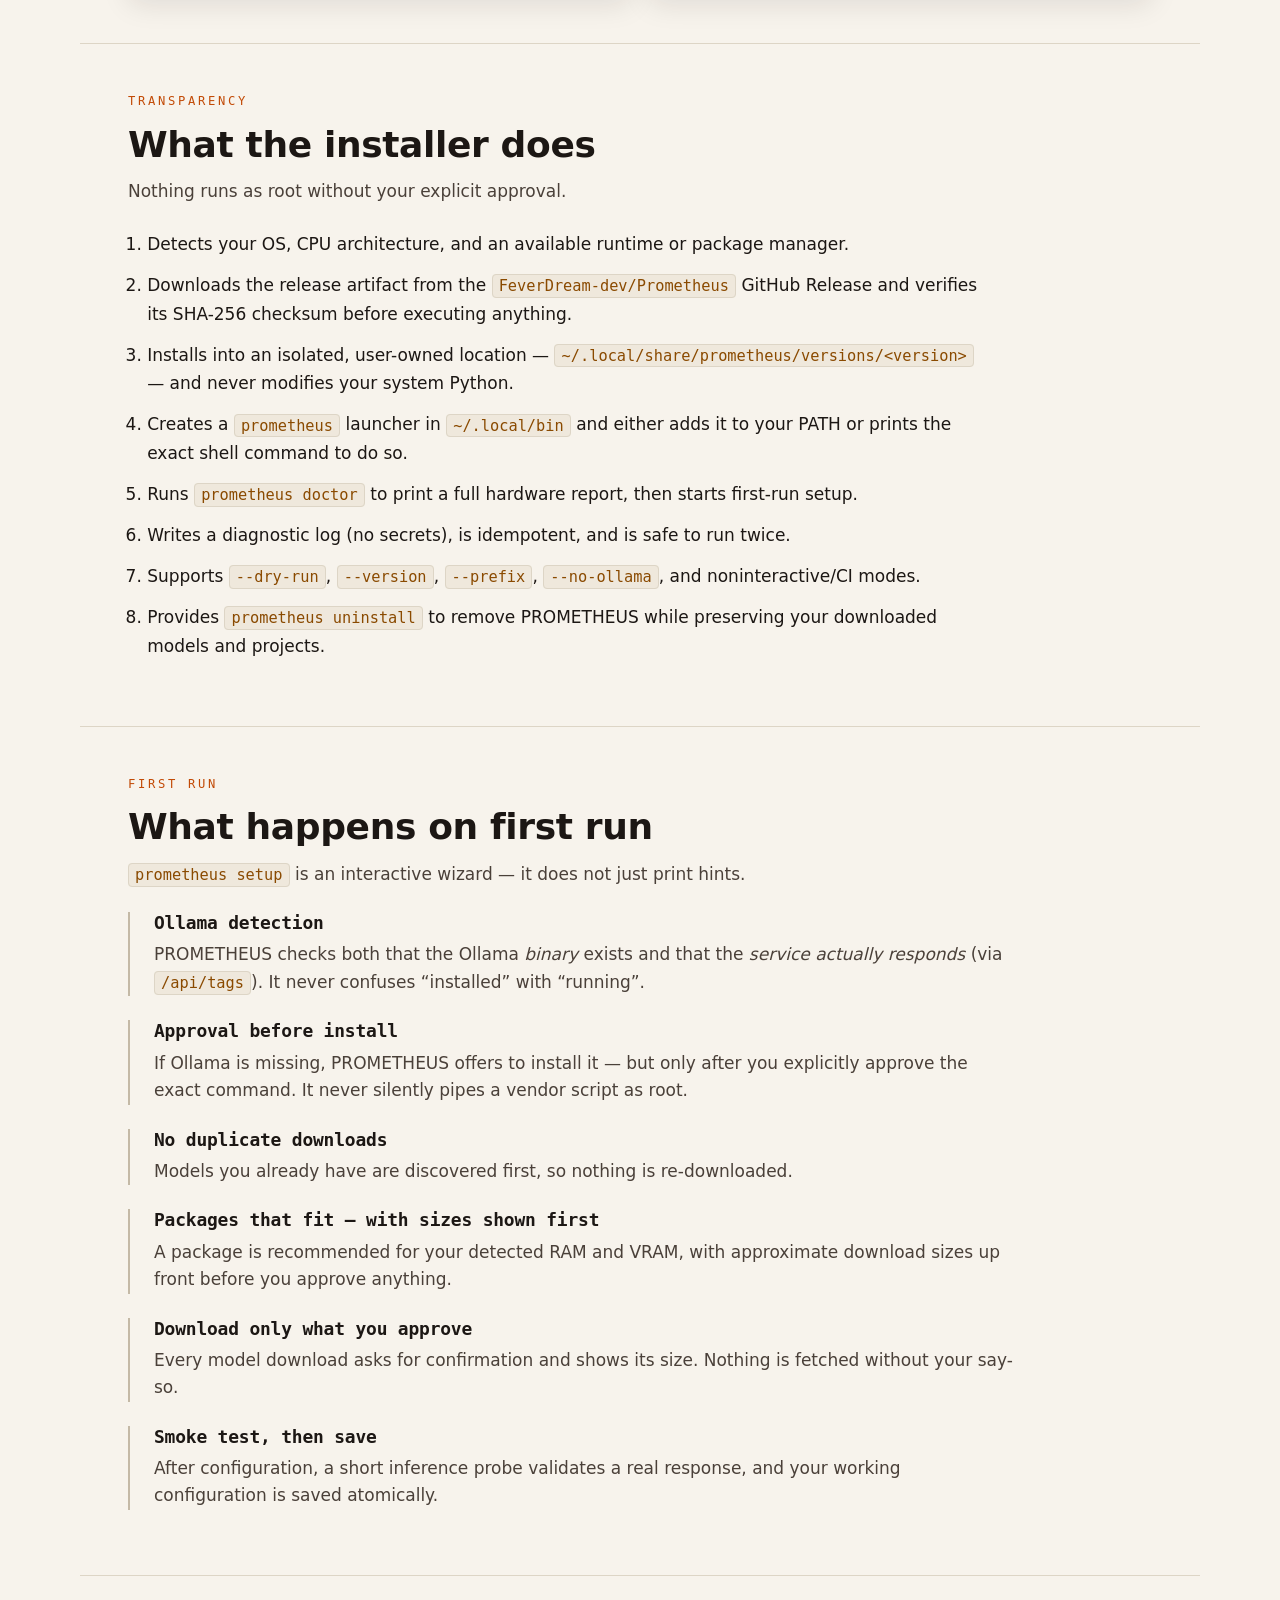
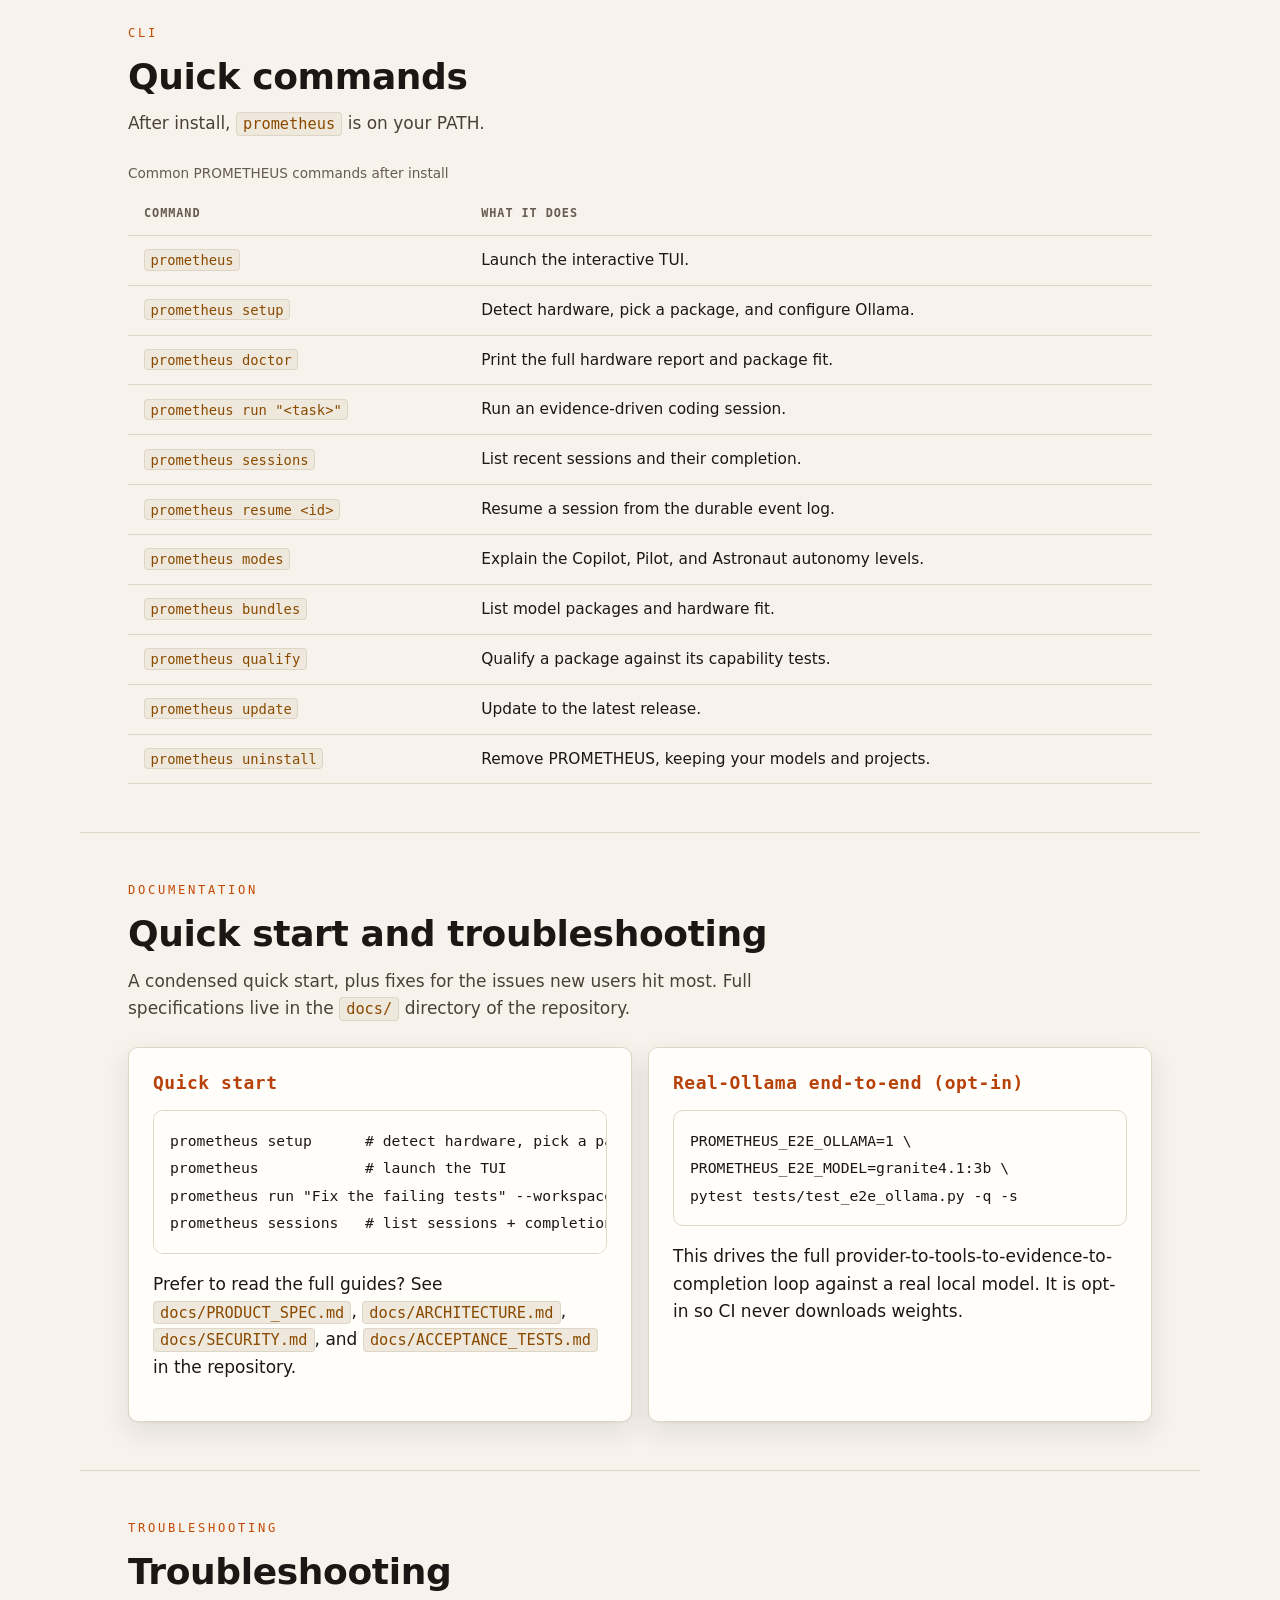
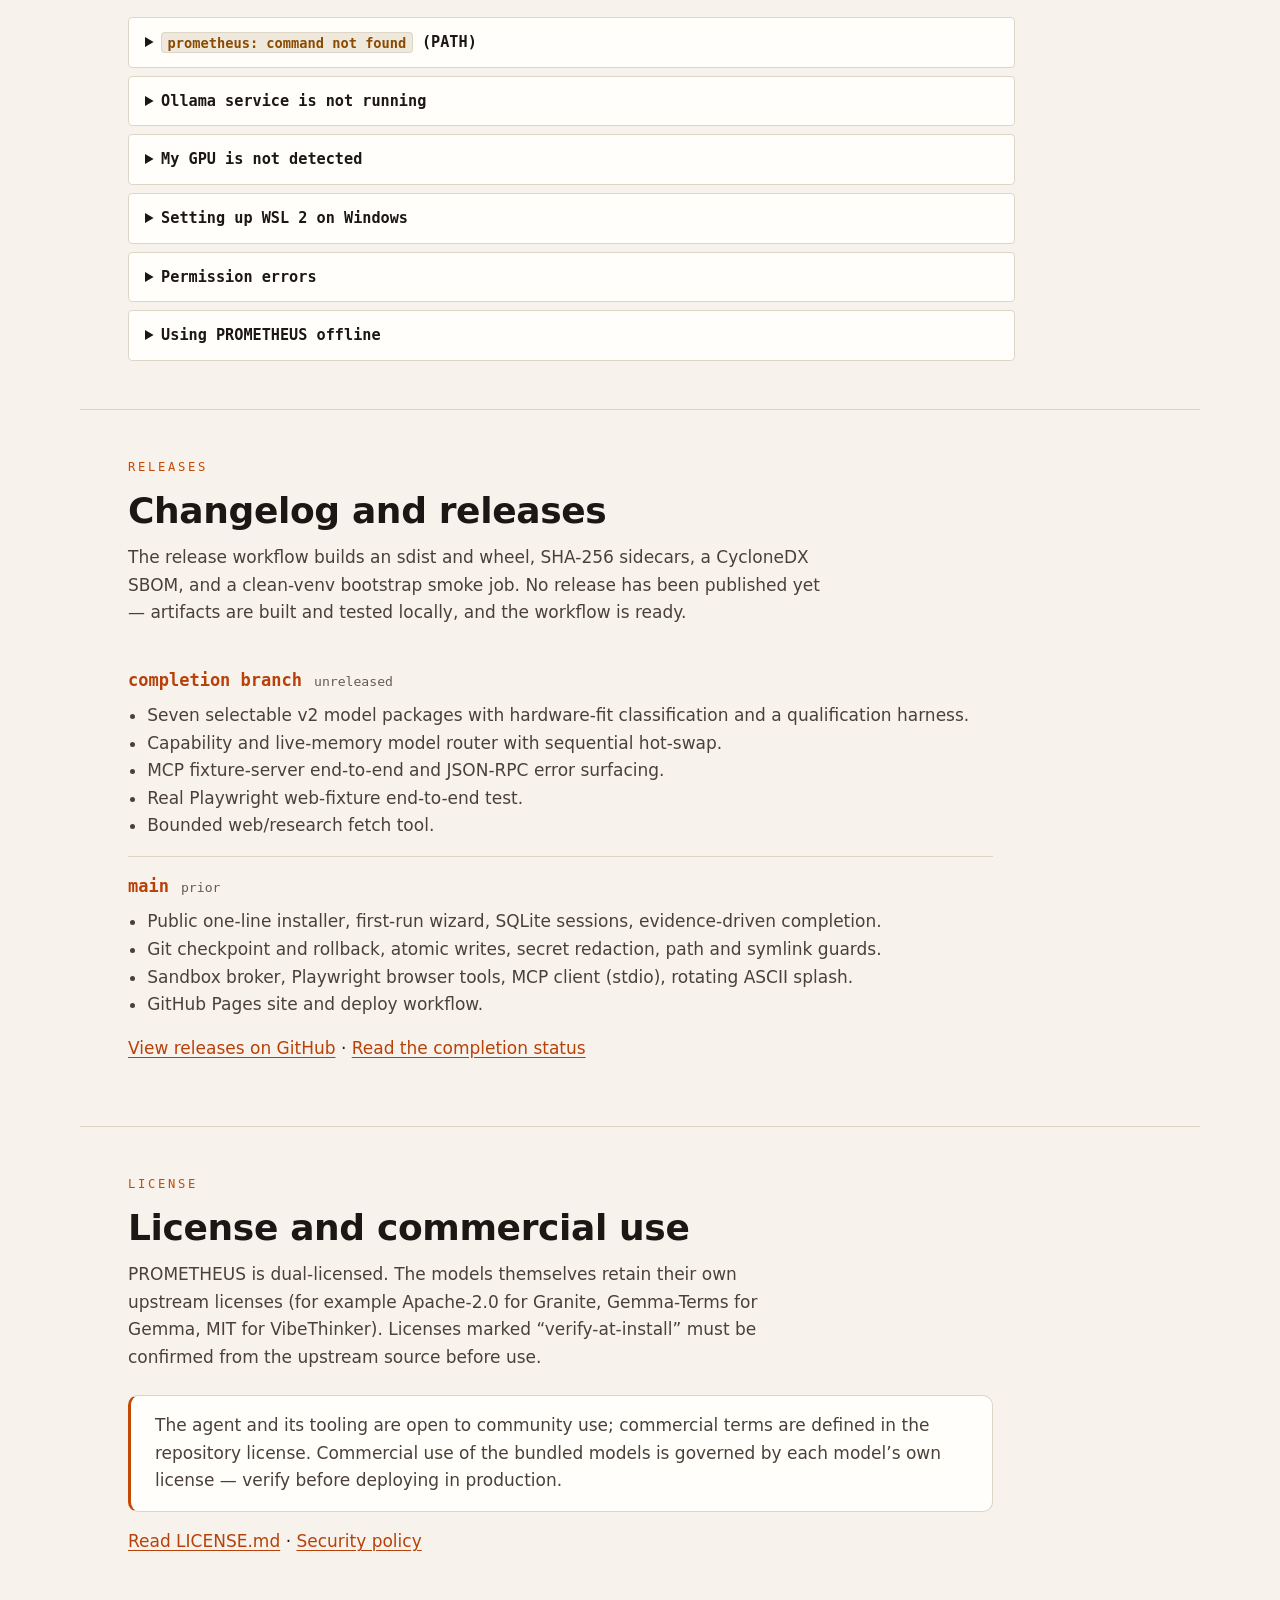
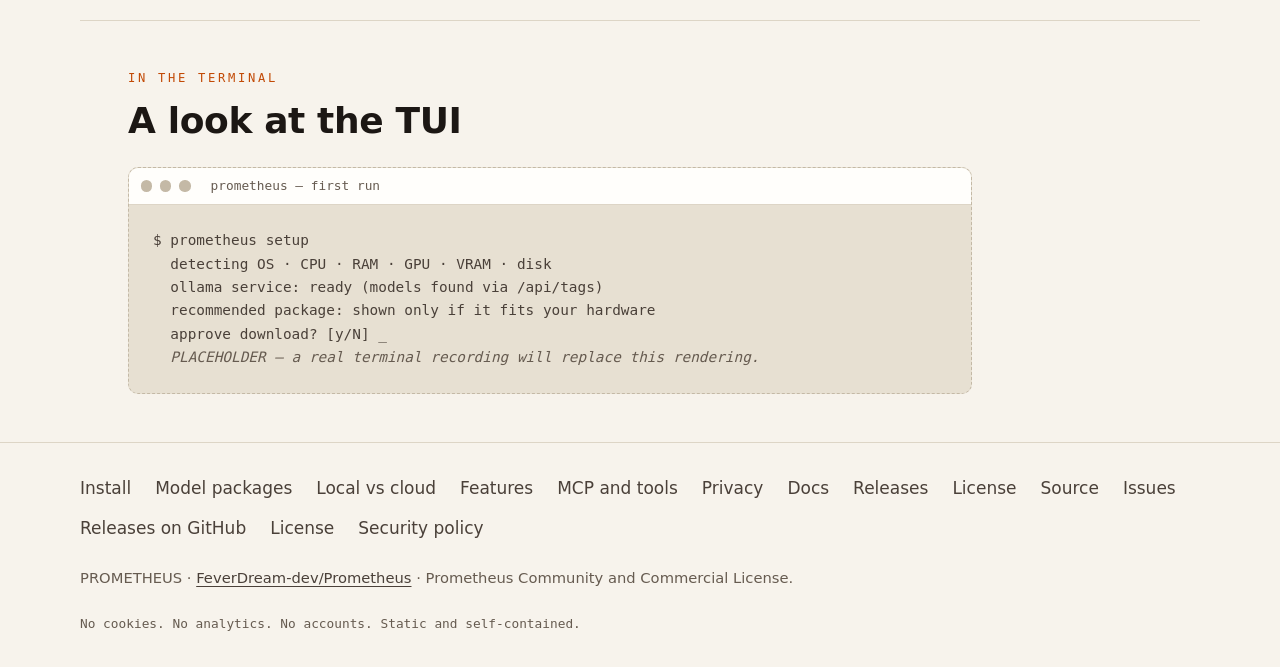
==== commit c86135e2: "feat(www): professional redesign with SEO and package comparison Redesign the GitHub Pages site into" ====
--- a/website/index.html
+++ b/website/index.html
@@ -1,86 +1,184 @@
 <!DOCTYPE html>
-<html lang="en">
+<!--
+  PROMETHEUS — static, self-contained GitHub Pages site.
+  One local stylesheet, one local script, no CDN, no external fonts, no trackers,
+  no analytics. Default telemetry is OFF. The install commands below are the
+  canonical copy of website/commands.json; tests/test_website.py asserts they
+  cannot drift. The package comparison is rendered from website/packages.json,
+  which tests/test_packages_json.py asserts against config/bundles-v2/.
+-->
+<html lang="en" data-theme="dark">
 <head>
   <meta charset="utf-8">
   <meta name="viewport" content="width=device-width, initial-scale=1">
-  <meta name="color-scheme" content="dark">
-  <meta name="theme-color" content="#0c0a09">
+  <meta name="color-scheme" content="dark light">
+  <meta name="theme-color" content="#0c0a09" media="(prefers-color-scheme: dark)">
+  <meta name="theme-color" content="#f7f3ec" media="(prefers-color-scheme: light)">
+  <meta name="robots" content="index,follow">
+  <meta name="author" content="FeverDream-dev">
   <title>PROMETHEUS — local-first multi-model coding agent</title>
-  <meta name="description" content="PROMETHEUS is a local-first, adaptive multi-model coding agent. Install with one command on Linux, macOS, or Windows/WSL. Ollama is the default backend; cloud models are optional.">
+  <meta name="description" content="PROMETHEUS is a local-first, adaptive multi-model coding agent. Run a private coding agent on your own hardware with Ollama — a local Claude Code and OpenCode alternative. Install with one command on Linux, macOS, or Windows/WSL.">
+  <link rel="canonical" href="https://feverdream-dev.github.io/Prometheus/">
+  <link rel="icon" href="favicon.svg" type="image/svg+xml">
+  <link rel="apple-touch-icon" href="favicon.svg">
+  <link rel="manifest" href="site.webmanifest">
+
+  <!-- Open Graph -->
+  <meta property="og:type" content="website">
+  <meta property="og:site_name" content="PROMETHEUS">
+  <meta property="og:title" content="PROMETHEUS — local-first multi-model coding agent">
+  <meta property="og:description" content="A private, local-first AI coding agent. Bring your own models via Ollama; cloud is optional and always opt-in. Evidence-driven completion, three autonomy modes, MCP and built-in tools.">
+  <meta property="og:url" content="https://feverdream-dev.github.io/Prometheus/">
+  <!--
+    PROVISIONAL social card. Original inline SVG (website/og.svg), not the
+    official brand artwork (pending). Social scrapers prefer PNG/JPG; the SVG
+    is the honest self-contained choice under the no-CDN/no-raster constraint.
+    TODO: replace with a real raster card once brand artwork is supplied.
+  -->
+  <meta property="og:image" content="https://feverdream-dev.github.io/Prometheus/og.svg">
+  <meta property="og:image:alt" content="PROMETHEUS wordmark and spark mark on a dark card.">
+  <meta property="og:locale" content="en_US">
+
+  <!-- Twitter / X -->
+  <meta name="twitter:card" content="summary_large_image">
+  <meta name="twitter:title" content="PROMETHEUS — local-first multi-model coding agent">
+  <meta name="twitter:description" content="A private, local-first AI coding agent. Bring your own models via Ollama; cloud is optional.">
+  <meta name="twitter:image" content="https://feverdream-dev.github.io/Prometheus/og.svg">
+  <meta name="twitter:image:alt" content="PROMETHEUS wordmark and spark mark on a dark card.">
+
   <link rel="stylesheet" href="assets/css/styles.css">
-  <!--
-    No analytics, no trackers, no external fonts, no CDN calls. This page is
-    fully self-contained: it loads one local stylesheet and one local script.
-    Privacy policy: default telemetry is OFF.
-  -->
+
+  <!-- Structured data: truthful fields only. -->
+  <script type="application/ld+json">
+  {
+    "@context": "https://schema.org",
+    "@graph": [
+      {
+        "@type": "SoftwareApplication",
+        "name": "PROMETHEUS",
+        "applicationCategory": "DeveloperApplication",
+        "operatingSystem": "Linux, macOS, Windows (WSL 2)",
+        "description": "Local-first, adaptive multi-model coding agent. A tool-capable controller works with optional coding, reasoning, reviewing, and vision specialists. Ollama is the default backend; cloud and other OpenAI-compatible backends are pluggable and always opt-in.",
+        "url": "https://feverdream-dev.github.io/Prometheus/",
+        "downloadUrl": "https://github.com/FeverDream-dev/Prometheus/releases",
+        "softwareVersion": "0.x (pre-1.0)",
+        "runtimePlatform": ["Ollama"],
+        "softwareRequirements": "Python 3.11+ (bootstrapped by the installer), Ollama (optional, auto-detected). 8 GB RAM minimum; a GPU with 8-24 GB VRAM is recommended for larger model packages.",
+        "featureList": [
+          "Selectable local model packages that fit detected hardware",
+          "Quota-free local sessions with Ollama",
+          "Three autonomy modes: Copilot, Pilot, Astronaut",
+          "Evidence-driven completion evaluation",
+          "MCP client and a typed built-in tool broker",
+          "SQLite sessions that resume after restart",
+          "Git checkpoints with safe rollback",
+          "No telemetry by default"
+        ],
+        "offers": {
+          "@type": "Offer",
+          "price": "0",
+          "priceCurrency": "USD"
+        }
+      },
+      {
+        "@type": "SoftwareSourceCode",
+        "name": "PROMETHEUS",
+        "codeRepository": "https://github.com/FeverDream-dev/Prometheus",
+        "issueTracker": "https://github.com/FeverDream-dev/Prometheus/issues",
+        "programmingLanguage": "Python",
+        "runtimePlatform": ["Ollama"],
+        "license": "https://github.com/FeverDream-dev/Prometheus/blob/main/LICENSE.md",
+        "description": "Source code for PROMETHEUS, a local-first multi-model coding agent."
+      }
+    ]
+  }
+  </script>
+
+  <!-- Set theme before paint to avoid a flash of the wrong theme. No external requests. -->
+  <script>
+  (function(){try{var k="prometheus-theme";var v=localStorage.getItem(k);
+  var t=(v==="light"||v==="dark")?v:(window.matchMedia&&matchMedia("(prefers-color-scheme: light)").matches?"light":"dark");
+  document.documentElement.setAttribute("data-theme",t);}catch(e){}})();
+  </script>
 </head>
 <body>
   <a class="skip-link" href="#install">Skip to install instructions</a>
 
   <header class="site-header">
-    <div class="brand">
-      <!--
-        PROVISIONAL LOGO MARK — placeholder pending the official company logo.
-        This is a tasteful "flame-in-brackets / spark" motif rendered as inline
-        SVG. It is NOT the final brand artwork. Replace wholesale when the
-        official PROMETHEUS logo is supplied (see Milestone 5).
-      -->
-      <svg class="logo" viewBox="0 0 32 32" role="img" aria-label="PROMETHEUS provisional spark logo" focusable="false">
-        <defs>
-          <linearGradient id="flameGrad" x1="0" y1="1" x2="0" y2="0">
-            <stop offset="0" stop-color="#e0451b"/>
-            <stop offset="0.55" stop-color="#ff7a18"/>
-            <stop offset="1" stop-color="#ffd27a"/>
-          </linearGradient>
-        </defs>
-        <!-- brackets -->
-        <path d="M7 4 H3 V28 H7" fill="none" stroke="#ff7a18" stroke-width="2.4" stroke-linecap="square" stroke-linejoin="miter"/>
-        <path d="M25 4 H29 V28 H25" fill="none" stroke="#ff7a18" stroke-width="2.4" stroke-linecap="square" stroke-linejoin="miter"/>
-        <!-- flame / spark -->
-        <path d="M16 5 C 12.5 9.5, 11 12.5, 11 16.5 C 11 20.5, 13 23.5, 16 24.8 C 19 23.5, 21 20.5, 21 16.5 C 21 13.5, 19.2 11, 17.4 8.6 C 18 11, 17.4 13.2, 16 13.2 C 14.7 12.8, 14.8 9.2, 16 5 Z" fill="url(#flameGrad)"/>
-        <path d="M16 15.5 C 14.8 17, 14.4 18.6, 15 20 C 15.5 21, 16.5 21, 17 20 C 17.6 18.6, 17.2 17, 16 15.5 Z" fill="#fff3e0" opacity="0.9"/>
-      </svg>
-      <span class="wordmark">PROMETHEUS</span>
+    <div class="header-inner">
+      <a class="brand" href="#top" aria-label="PROMETHEUS home">
+        <!--
+          PROVISIONAL LOGO MARK — placeholder pending the official company logo.
+          This is an original "spark / flame-in-brackets" motif rendered as inline
+          SVG. It is NOT the final brand artwork. Replace wholesale when the
+          official PROMETHEUS logo is supplied.
+        -->
+        <svg class="logo" viewBox="0 0 32 32" role="img" aria-label="PROMETHEUS provisional spark logo" focusable="false">
+          <defs>
+            <linearGradient id="flameGrad" x1="0" y1="1" x2="0" y2="0">
+              <stop offset="0" stop-color="#e0451b"/>
+              <stop offset="0.55" stop-color="#ff7a18"/>
+              <stop offset="1" stop-color="#ffd27a"/>
+            </linearGradient>
+          </defs>
+          <path d="M7 4 H3 V28 H7" fill="none" stroke="#ff7a18" stroke-width="2.4" stroke-linecap="square"/>
+          <path d="M25 4 H29 V28 H25" fill="none" stroke="#ff7a18" stroke-width="2.4" stroke-linecap="square"/>
+          <path d="M16 5 C 12.5 9.5, 11 12.5, 11 16.5 C 11 20.5, 13 23.5, 16 24.8 C 19 23.5, 21 20.5, 21 16.5 C 21 13.5, 19.2 11, 17.4 8.6 C 18 11, 17.4 13.2, 16 13.2 C 14.7 12.8, 14.8 9.2, 16 5 Z" fill="url(#flameGrad)"/>
+          <path d="M16 15.5 C 14.8 17, 14.4 18.6, 15 20 C 15.5 21, 16.5 21, 17 20 C 17.6 18.6, 17.2 17, 16 15.5 Z" fill="#fff3e0" opacity="0.9"/>
+        </svg>
+        <span class="wordmark">PROMETHEUS</span>
+      </a>
+      <nav class="top-nav" aria-label="Page sections">
+        <a href="#packages">Models</a>
+        <a href="#quota">Local vs cloud</a>
+        <a href="#features">Features</a>
+        <a href="#security">Privacy</a>
+        <a href="#docs">Docs</a>
+        <a href="#install">Install</a>
+        <button class="theme-toggle" type="button" aria-label="Toggle light or dark theme" aria-pressed="false" title="Toggle theme">
+          <svg class="icon icon-sun" viewBox="0 0 24 24" fill="none" stroke="currentColor" stroke-width="2" stroke-linecap="round" aria-hidden="true"><circle cx="12" cy="12" r="4"/><path d="M12 2v2M12 20v2M2 12h2M20 12h2M5 5l1.5 1.5M17.5 17.5L19 19M19 5l-1.5 1.5M6.5 17.5L5 19"/></svg>
+          <svg class="icon icon-moon" viewBox="0 0 24 24" fill="none" stroke="currentColor" stroke-width="2" stroke-linecap="round" stroke-linejoin="round" aria-hidden="true"><path d="M21 12.8A9 9 0 1 1 11.2 3a7 7 0 0 0 9.8 9.8z"/></svg>
+        </button>
+        <a class="gh" href="https://github.com/FeverDream-dev/Prometheus" rel="noopener">GitHub</a>
+      </nav>
     </div>
-    <nav class="top-nav" aria-label="Page sections">
-      <a href="#install">Install</a>
-      <a href="#support">Support</a>
-      <a href="#requirements">Requirements</a>
-      <a href="#installer">Installer</a>
-      <a href="#first-run">First run</a>
-      <a href="#commands">Commands</a>
-      <a href="#troubleshooting">Troubleshooting</a>
-      <a class="gh" href="https://github.com/FeverDream-dev/Prometheus" rel="noopener">GitHub</a>
-    </nav>
   </header>
 
-  <main>
+  <main id="top">
     <section class="hero" aria-labelledby="hero-title">
       <p class="eyebrow">local-first &middot; multi-model &middot; evidence-driven</p>
       <h1 id="hero-title">Bring your own models.<br><span class="accent">Keep your code local.</span></h1>
       <p class="lead">
-        PROMETHEUS is a local-first, adaptive multi-model coding agent. A tool-capable
-        controller works with optional coding, reasoning, and reviewing specialists.
-        Ollama is the default backend; cloud and other OpenAI-compatible backends are
-        pluggable and always opt-in.
+        PROMETHEUS is a local-first, adaptive multi-model coding agent &mdash; a private
+        coding agent that runs on your hardware. A tool-capable controller works with
+        optional coding, reasoning, reviewing, and vision specialists. Ollama is the
+        default backend; cloud and other OpenAI-compatible backends are pluggable and
+        always opt-in. Think of it as a local Claude Code or local OpenCode alternative
+        you fully own.
       </p>
       <ul class="hero-points">
-        <li><strong>Private by default.</strong> Runs on your machine. Network use is explicit and visible.</li>
-        <li><strong>Honest about hardware.</strong> Detects your CPU, RAM, GPU, and VRAM, and recommends a bundle that actually fits.</li>
-        <li><strong>Evidence-driven completion.</strong> A deterministic evaluator — not a model opinion — decides when a task is done.</li>
+        <li><strong>Private by default.</strong> Runs on your machine. Network use is explicit and visible. No telemetry.</li>
+        <li><strong>Honest about hardware.</strong> Detects your CPU, RAM, GPU, and VRAM, and recommends a model package that actually fits.</li>
+        <li><strong>Evidence-driven completion.</strong> A deterministic evaluator &mdash; not a model opinion &mdash; decides when a task is done.</li>
       </ul>
       <p class="cta-row">
         <a class="cta" href="#install">Get the install command</a>
+        <a class="cta ghost" href="#packages">Compare model packages</a>
         <a class="cta ghost" href="https://github.com/FeverDream-dev/Prometheus/releases" rel="noopener">View releases</a>
       </p>
     </section>
 
     <section id="install" class="install" aria-labelledby="install-title">
-      <h2 id="install-title">Install PROMETHEUS</h2>
-      <p class="section-lead">
-        Pick your operating system, copy one command, and paste it into a terminal.
-        You do <strong>not</strong> need to clone the repository first.
-      </p>
+      <div class="section-head">
+        <span class="eyebrow">Installation</span>
+        <h2 id="install-title">Install PROMETHEUS</h2>
+        <p class="section-lead">
+          Pick your operating system, copy one command, and paste it into a terminal.
+          You do <strong>not</strong> need to clone the repository first. This is a
+          multi-model coding CLI you can run as an offline AI programming assistant
+          once models are downloaded.
+        </p>
+      </div>
 
       <div class="tablist-wrap" data-tablist-root>
         <div class="tablist" role="tablist" aria-label="Choose your operating system">
@@ -147,9 +245,227 @@
       </p>
     </section>
 
+    <section id="packages" class="packages" aria-labelledby="packages-title">
+      <div class="section-head">
+        <span class="eyebrow">Model packages</span>
+        <h2 id="packages-title">Compare the seven packages</h2>
+        <p class="section-lead">
+          PROMETHEUS ships selectable, pre-built model packages that fit your detected
+          hardware. Each pairs a tool-capable controller with optional specialists.
+          Data below is loaded from <code>packages.json</code>, which is generated from
+          the <code>config/bundles-v2/</code> manifests and drift-checked by the test
+          suite. Download sizes are approximate; every tag except
+          <code>granite4.1:3b</code> must be qualified at install time.
+        </p>
+      </div>
+
+      <div class="pk-toolbar">
+        <div class="pk-control">
+          <label for="pk-filter">Filter by hardware tier</label>
+          <select class="pk-filter" id="pk-filter">
+            <option value="all">All packages</option>
+            <option value="cpu">CPU</option>
+            <option value="gpu-8">8 GB GPU</option>
+            <option value="gpu-12">12 GB GPU</option>
+            <option value="gpu-24">24 GB GPU</option>
+            <option value="addon">Review add-on</option>
+          </select>
+        </div>
+        <div class="pk-view" role="group" aria-label="View">
+          <button type="button" data-view="table" aria-pressed="true">Table</button>
+          <button type="button" data-view="cards" aria-pressed="false">Cards</button>
+        </div>
+        <span class="pk-status" role="status" aria-live="polite"></span>
+      </div>
+
+      <div class="table-wrap pk-table-host">
+        <table class="pk-table">
+          <caption>PROMETHEUS model packages: roles, approximate download size, hardware fit, and status. JavaScript enhances this table; the static data below is a no-JS fallback.</caption>
+          <thead>
+            <tr>
+              <th scope="col">Package</th>
+              <th scope="col" class="hide-sm">Hardware fit</th>
+              <th scope="col">Controller</th>
+              <th scope="col" class="num hide-sm">~Core</th>
+              <th scope="col" class="num hide-sm">Context</th>
+              <th scope="col" class="hide-sm">Status</th>
+            </tr>
+          </thead>
+          <tbody>
+            <tr class="tier-cpu status-stable"><td><span class="pk-name">Spark</span><div class="pk-sub">CPU / 8 GB</div></td><td class="hide-sm">CPU · 8+ GB RAM</td><td><code>granite4.1:3b</code></td><td class="num hide-sm">~2.1 GB</td><td class="num hide-sm">8K&ndash;16K</td><td class="hide-sm">Stable</td></tr>
+            <tr class="tier-gpu-8 status-stable"><td><span class="pk-name">Ember</span><div class="pk-sub">8 GB GPU</div></td><td class="hide-sm">8 GB VRAM</td><td><code>qwen3.5:4b</code></td><td class="num hide-sm">~3.4 GB</td><td class="num hide-sm">8K&ndash;16K</td><td class="hide-sm">Stable</td></tr>
+            <tr class="tier-gpu-12 status-stable"><td><span class="pk-name">Forge</span><div class="pk-sub">12 GB balanced</div></td><td class="hide-sm">12 GB VRAM</td><td><code>qwen3.5:9b</code></td><td class="num hide-sm">~8.7 GB</td><td class="num hide-sm">16K&ndash;32K</td><td class="hide-sm">Stable</td></tr>
+            <tr class="tier-gpu-12 status-experimental"><td><span class="pk-name">Oracle</span><div class="pk-sub">Gemma 4 multimodal</div></td><td class="hide-sm">12 GB VRAM</td><td><code>gemma4:12b</code></td><td class="num hide-sm">~7.6 GB</td><td class="num hide-sm">16K&ndash;32K</td><td class="hide-sm">Experimental</td></tr>
+            <tr class="tier-gpu-24 status-experimental"><td><span class="pk-name">Titan</span><div class="pk-sub">24 GB quality</div></td><td class="hide-sm">24 GB VRAM</td><td><code>qwen3.5:27b</code></td><td class="num hide-sm">~22.3 GB</td><td class="num hide-sm">16K&ndash;64K</td><td class="hide-sm">Experimental</td></tr>
+            <tr class="tier-gpu-24 status-experimental"><td><span class="pk-name">Hephaestus</span><div class="pk-sub">24 GB coding team</div></td><td class="hide-sm">24 GB VRAM</td><td><code>qwen3.5:9b</code> + <code>devstral:24b</code></td><td class="num hide-sm">~22.7 GB</td><td class="num hide-sm">16K&ndash;32K</td><td class="hide-sm">Experimental</td></tr>
+            <tr class="tier-addon status-experimental"><td><span class="pk-name">VibeThinker</span><div class="pk-sub">review add-on</div></td><td class="hide-sm">Add-on (no controller)</td><td><em>none &mdash; review only</em></td><td class="num hide-sm">~1.9 GB</td><td class="num hide-sm">16K&ndash;64K</td><td class="hide-sm">Experimental</td></tr>
+          </tbody>
+        </table>
+      </div>
+      <div class="pk-cards-host" hidden></div>
+
+      <p class="pk-footnote">
+        Models load sequentially (one at a time) unless your hardware safely fits more.
+        VibeThinker is an optional reasoning/review specialist and is <strong>never</strong>
+        the tool controller. Licenses marked &ldquo;verify-at-install&rdquo; must be
+        confirmed from the upstream source at install time. Qwen3-Coder-Next is
+        deliberately excluded from 24 GB local defaults (its Q4 package is roughly 52 GB).
+      </p>
+    </section>
+
+    <section id="quota" class="quota" aria-labelledby="quota-title">
+      <div class="section-head">
+        <span class="eyebrow">Pricing model</span>
+        <h2 id="quota-title">Quota-free local, or metered cloud</h2>
+        <p class="section-lead">
+          &ldquo;Unlimited&rdquo; is not a marketing word here. Local sessions through
+          Ollama have no artificial message, token, daily, or project quotas. They remain
+          bounded by your RAM, VRAM, context window, disk, and model speed. Cloud APIs
+          keep their own provider quotas, rate limits, and costs.
+        </p>
+      </div>
+      <div class="vs-grid">
+        <div class="vs-col local">
+          <h3>Local (Ollama) &mdash; quota-free</h3>
+          <ul>
+            <li>No product quotas on messages, tokens, days, or projects.</li>
+            <li>Constrained by your RAM/VRAM, context window, disk, and model speed &mdash; not by us.</li>
+            <li>Unlimited local sessions enabled by default; caps are opt-in.</li>
+            <li>Runs fully offline once models are downloaded.</li>
+          </ul>
+        </div>
+        <div class="vs-col cloud">
+          <h3>Cloud &mdash; metered by the provider</h3>
+          <ul>
+            <li>Always opt-in and clearly labeled &ldquo;metered&rdquo;.</li>
+            <li>Provider quotas, rate limits, costs, and terms apply.</li>
+            <li>Optional cost/token budgets can be set for cloud only.</li>
+            <li>No silent cloud fallback when a local, privacy-only mode is active.</li>
+          </ul>
+        </div>
+      </div>
+    </section>
+
+    <section id="features" class="features" aria-labelledby="features-title">
+      <div class="section-head">
+        <span class="eyebrow">Features</span>
+        <h2 id="features-title">What works today (verified, not promised)</h2>
+        <p class="section-lead">
+          Only behavior backed by a test or a real run is listed here. This is an honest
+          snapshot of the current MVP, not a roadmap dressed up as features.
+        </p>
+      </div>
+      <div class="feat-grid">
+        <div class="feat">
+          <h3><span class="num">01</span>Hardware-aware package selection</h3>
+          <p>Cross-platform detection of CPU, RAM, GPU, and VRAM, with an honest Ollama binary-vs-service distinction in <code>doctor</code>. Packages are recommended only when they actually fit.</p>
+        </div>
+        <div class="feat">
+          <h3><span class="num">02</span>Consent-gated first-run wizard</h3>
+          <p><code>setup</code> detects Ollama, offers to install it only after explicit approval, pulls approved models with live progress, discovers models you already have, and runs a real inference smoke test.</p>
+        </div>
+        <div class="feat">
+          <h3><span class="num">03</span>Durable sessions</h3>
+          <p>A SQLite store with a monotonic event log, tasks, evidence, and checkpoints. Sessions resume after restart via <code>prometheus resume</code>.</p>
+        </div>
+        <div class="feat">
+          <h3><span class="num">04</span>Evidence-driven completion</h3>
+          <p>A deterministic weighted evaluator overrides the model&rsquo;s self-reported completion. A task cannot be marked complete unless criteria are met with tool-result evidence.</p>
+        </div>
+        <div class="feat">
+          <h3><span class="num">05</span>Git checkpoints and safe rollback</h3>
+          <p>Every mutation is checkpointed and recoverable. Atomic file writes use temp-plus-fsync-plus-rename. Destructive actions always require approval.</p>
+        </div>
+        <div class="feat">
+          <h3><span class="num">06</span>Secret and path safety</h3>
+          <p>Secrets are redacted from evidence, model requests, and output. Workspace path-traversal and symlink-escape are guarded.</p>
+        </div>
+        <div class="feat">
+          <h3><span class="num">07</span>Real Ollama inference</h3>
+          <p>Proven against real models (for example <code>granite4.1:3b</code> and <code>llama3.2:latest</code>) in an opt-in end-to-end repair test, not only mocked providers.</p>
+        </div>
+        <div class="feat">
+          <h3><span class="num">08</span>Textual TUI</h3>
+          <p>A streaming terminal UI with approval prompts, a status bar, and a startup splash that is non-TTY and reduced-motion safe.</p>
+        </div>
+      </div>
+    </section>
+
+    <section id="mcp" class="mcp" aria-labelledby="mcp-title">
+      <div class="section-head">
+        <span class="eyebrow">Extensibility</span>
+        <h2 id="mcp-title">MCP and the built-in tools</h2>
+        <p class="section-lead">
+          PROMETHEUS is an Ollama coding assistant with a typed, schema-validated tool
+          broker and a standards-based MCP client. Tools declare their risk, required
+          permissions, side effects, and redaction rules.
+        </p>
+      </div>
+      <div class="grid-two">
+        <div class="card">
+          <h3>Built-in tools</h3>
+          <ul>
+            <li><strong>Files:</strong> list/tree, bounded read, ripgrep search, symbol search, atomic write, apply-patch, diff, with path and symlink-escape protection.</li>
+            <li><strong>Process:</strong> argument-array execution, supervised long-running processes, streaming with limits, cancellation, timeouts, and process-tree cleanup.</li>
+            <li><strong>Git:</strong> status/diff/log, pre-change and verified checkpoints, branch creation, and rollback that preserves your work.</li>
+            <li><strong>Browser &amp; vision:</strong> Playwright automation for deterministic testing; screenshots feed the active vision role when needed.</li>
+            <li><strong>Web/research:</strong> bounded fetch and reader with citations, domain permissions, and web content treated as untrusted.</li>
+          </ul>
+        </div>
+        <div class="card">
+          <h3>MCP client</h3>
+          <ul>
+            <li>Add, remove, enable, or disable servers globally and per project.</li>
+            <li>Stdio transport today; Streamable HTTP is on the roadmap.</li>
+            <li>Namespaced tools to prevent collisions; per-server trust and permission scope.</li>
+            <li>A prompt-injection boundary: MCP output is treated as untrusted data, never as system policy.</li>
+            <li>Output size and time limits with redaction.</li>
+          </ul>
+        </div>
+      </div>
+    </section>
+
+    <section id="security" class="security" aria-labelledby="security-title">
+      <div class="section-head">
+        <span class="eyebrow">Privacy and control</span>
+        <h2 id="security-title">Security, privacy, and autonomy modes</h2>
+        <p class="section-lead">
+          The deterministic engine &mdash; never an untrusted model &mdash; owns permissions
+          and tools. Internet use is explicit and visible. There is no telemetry by
+          default; local audit logs are yours to read and delete.
+        </p>
+      </div>
+      <div class="modes-grid">
+        <div class="mode-card">
+          <span class="mode-tag">Copilot</span>
+          <h3>Suggestive</h3>
+          <p>Reads automatically and asks before any write or command. Best when you want to stay in full control of every change.</p>
+        </div>
+        <div class="mode-card">
+          <span class="mode-tag">Pilot</span>
+          <h3>Balanced</h3>
+          <p>Applies edits and safe tests automatically, and asks before network use, installs, or risky commands.</p>
+        </div>
+        <div class="mode-card">
+          <span class="mode-tag">Astronaut</span>
+          <h3>Autonomous within scope</h3>
+          <p>Runs within a declared capability envelope. Destructive actions always require approval, even here.</p>
+        </div>
+      </div>
+      <p class="callout">
+        Five repeated failures sharing one cause trigger a different model or persona and a
+        newly stated hypothesis &mdash; not five cosmetic retries. &ldquo;Unlimited&rdquo;
+        local operation never disables emergency cancellation, memory and disk protection,
+        permission policy, or destructive-action approval.
+      </p>
+    </section>
+
     <section id="support" class="support" aria-labelledby="support-title">
-      <h2 id="support-title">Support matrix</h2>
-      <p class="section-lead">An honest view of where PROMETHEUS runs today.</p>
+      <div class="section-head">
+        <span class="eyebrow">Compatibility</span>
+        <h2 id="support-title">Support matrix</h2>
+        <p class="section-lead">An honest view of where PROMETHEUS runs today.</p>
+      </div>
       <div class="table-wrap">
         <table class="matrix">
           <caption>Operating system support for the PROMETHEUS MVP</caption>
@@ -168,7 +484,10 @@
     </section>
 
     <section id="requirements" class="requirements" aria-labelledby="req-title">
-      <h2 id="req-title">System requirements</h2>
+      <div class="section-head">
+        <span class="eyebrow">Requirements</span>
+        <h2 id="req-title">System requirements</h2>
+      </div>
       <div class="grid-two">
         <div class="card">
           <h3>Minimum</h3>
@@ -176,15 +495,15 @@
             <li>8 GB RAM, 10 GB free disk (more for models)</li>
             <li>Linux, macOS, or Windows via WSL 2</li>
             <li><code>curl</code> or <code>wget</code>, and Git</li>
-            <li>Python 3.11+ — the installer can bootstrap an isolated runtime if needed</li>
+            <li>Python 3.11+ &mdash; the installer can bootstrap an isolated runtime if needed</li>
             <li>Ollama is optional and auto-detected on first run</li>
           </ul>
         </div>
         <div class="card">
           <h3>Recommended</h3>
           <ul>
-            <li>16–32 GB RAM</li>
-            <li>NVIDIA, AMD, or Apple Silicon GPU with 12–24 GB VRAM for larger bundles</li>
+            <li>16&ndash;32 GB RAM</li>
+            <li>NVIDIA, AMD, or Apple Silicon GPU with 12&ndash;24 GB VRAM for larger packages</li>
             <li>SSD with 40+ GB free for model storage</li>
             <li>Ollama installed and running for the default local backend</li>
           </ul>
@@ -193,12 +512,15 @@
     </section>
 
     <section id="installer" class="installer" aria-labelledby="installer-title">
-      <h2 id="installer-title">What the installer does</h2>
-      <p class="section-lead">Transparent disclosure. Nothing runs as root without your explicit approval.</p>
+      <div class="section-head">
+        <span class="eyebrow">Transparency</span>
+        <h2 id="installer-title">What the installer does</h2>
+        <p class="section-lead">Nothing runs as root without your explicit approval.</p>
+      </div>
       <ol class="disclosure">
         <li>Detects your OS, CPU architecture, and an available runtime or package manager.</li>
         <li>Downloads the release artifact from the <code>FeverDream-dev/Prometheus</code> GitHub Release and verifies its SHA-256 checksum before executing anything.</li>
-        <li>Installs into an isolated, user-owned location — <code>~/.local/share/prometheus/versions/&lt;version&gt;</code> — and never modifies your system Python.</li>
+        <li>Installs into an isolated, user-owned location &mdash; <code>~/.local/share/prometheus/versions/&lt;version&gt;</code> &mdash; and never modifies your system Python.</li>
         <li>Creates a <code>prometheus</code> launcher in <code>~/.local/bin</code> and either adds it to your PATH or prints the exact shell command to do so.</li>
         <li>Runs <code>prometheus doctor</code> to print a full hardware report, then starts first-run setup.</li>
         <li>Writes a diagnostic log (no secrets), is idempotent, and is safe to run twice.</li>
@@ -208,8 +530,11 @@
     </section>
 
     <section id="first-run" class="first-run" aria-labelledby="firstrun-title">
-      <h2 id="firstrun-title">What happens on first run</h2>
-      <p class="section-lead"><code>prometheus setup</code> is an interactive wizard — it does not just print hints.</p>
+      <div class="section-head">
+        <span class="eyebrow">First run</span>
+        <h2 id="firstrun-title">What happens on first run</h2>
+        <p class="section-lead"><code>prometheus setup</code> is an interactive wizard &mdash; it does not just print hints.</p>
+      </div>
       <ul class="steps">
         <li>
           <h3>Ollama detection</h3>
@@ -217,20 +542,15 @@
         </li>
         <li>
           <h3>Approval before install</h3>
-          <p>If Ollama is missing, PROMETHEUS offers to install it — but only after you explicitly approve the exact command. It never silently pipes a vendor script as root.</p>
+          <p>If Ollama is missing, PROMETHEUS offers to install it &mdash; but only after you explicitly approve the exact command. It never silently pipes a vendor script as root.</p>
         </li>
         <li>
           <h3>No duplicate downloads</h3>
           <p>Models you already have are discovered first, so nothing is re-downloaded.</p>
         </li>
         <li>
-          <h3>Bundles that fit — with sizes shown first</h3>
-          <p>A bundle is recommended for your detected RAM and VRAM, with approximate download sizes up front:</p>
-          <ul class="bundle-sizes">
-            <li><strong>ember (CPU, 8 GB RAM):</strong> roughly 3.5–6.5 GB of downloads (e.g. <code>gemma3:4b</code> ~3.5 GB, <code>qwen3:8b</code> ~6.5 GB).</li>
-            <li><strong>forge-12gb (GPU, 12 GB VRAM):</strong> roughly 6.5–9.0 GB of downloads (e.g. <code>qwen3:8b</code> ~6.5 GB, <code>qwen3-coder</code> ~9.0 GB).</li>
-            <li><strong>forge-24gb (GPU, 24 GB VRAM):</strong> roughly 11 GB of downloads (e.g. <code>qwen3:14b</code> ~11 GB).</li>
-          </ul>
+          <h3>Packages that fit &mdash; with sizes shown first</h3>
+          <p>A package is recommended for your detected RAM and VRAM, with approximate download sizes up front before you approve anything.</p>
         </li>
         <li>
           <h3>Download only what you approve</h3>
@@ -244,19 +564,25 @@
     </section>
 
     <section id="commands" class="commands" aria-labelledby="commands-title">
-      <h2 id="commands-title">Quick commands</h2>
+      <div class="section-head">
+        <span class="eyebrow">CLI</span>
+        <h2 id="commands-title">Quick commands</h2>
+        <p class="section-lead">After install, <code>prometheus</code> is on your PATH.</p>
+      </div>
       <div class="table-wrap">
         <table class="cmd-table">
           <caption>Common PROMETHEUS commands after install</caption>
           <thead><tr><th scope="col">Command</th><th scope="col">What it does</th></tr></thead>
           <tbody>
             <tr><td><code>prometheus</code></td><td>Launch the interactive TUI.</td></tr>
-            <tr><td><code>prometheus setup</code></td><td>Detect hardware, pick a bundle, and configure Ollama.</td></tr>
-            <tr><td><code>prometheus doctor</code></td><td>Print the full hardware report and bundle fit.</td></tr>
+            <tr><td><code>prometheus setup</code></td><td>Detect hardware, pick a package, and configure Ollama.</td></tr>
+            <tr><td><code>prometheus doctor</code></td><td>Print the full hardware report and package fit.</td></tr>
             <tr><td><code>prometheus run "&lt;task&gt;"</code></td><td>Run an evidence-driven coding session.</td></tr>
             <tr><td><code>prometheus sessions</code></td><td>List recent sessions and their completion.</td></tr>
             <tr><td><code>prometheus resume &lt;id&gt;</code></td><td>Resume a session from the durable event log.</td></tr>
             <tr><td><code>prometheus modes</code></td><td>Explain the Copilot, Pilot, and Astronaut autonomy levels.</td></tr>
+            <tr><td><code>prometheus bundles</code></td><td>List model packages and hardware fit.</td></tr>
+            <tr><td><code>prometheus qualify</code></td><td>Qualify a package against its capability tests.</td></tr>
             <tr><td><code>prometheus update</code></td><td>Update to the latest release.</td></tr>
             <tr><td><code>prometheus uninstall</code></td><td>Remove PROMETHEUS, keeping your models and projects.</td></tr>
           </tbody>
@@ -264,8 +590,39 @@
       </div>
     </section>
 
+    <section id="docs" class="docs" aria-labelledby="docs-title">
+      <div class="section-head">
+        <span class="eyebrow">Documentation</span>
+        <h2 id="docs-title">Quick start and troubleshooting</h2>
+        <p class="section-lead">
+          A condensed quick start, plus fixes for the issues new users hit most. Full
+          specifications live in the <code>docs/</code> directory of the repository.
+        </p>
+      </div>
+      <div class="grid-two">
+        <div class="card">
+          <h3>Quick start</h3>
+          <pre><code>prometheus setup      # detect hardware, pick a package
+prometheus            # launch the TUI
+prometheus run "Fix the failing tests" --workspace .
+prometheus sessions   # list sessions + completion</code></pre>
+          <p>Prefer to read the full guides? See <code>docs/PRODUCT_SPEC.md</code>, <code>docs/ARCHITECTURE.md</code>, <code>docs/SECURITY.md</code>, and <code>docs/ACCEPTANCE_TESTS.md</code> in the repository.</p>
+        </div>
+        <div class="card">
+          <h3>Real-Ollama end-to-end (opt-in)</h3>
+          <pre><code>PROMETHEUS_E2E_OLLAMA=1 \
+PROMETHEUS_E2E_MODEL=granite4.1:3b \
+pytest tests/test_e2e_ollama.py -q -s</code></pre>
+          <p>This drives the full provider-to-tools-to-evidence-to-completion loop against a real local model. It is opt-in so CI never downloads weights.</p>
+        </div>
+      </div>
+    </section>
+
     <section id="troubleshooting" class="troubleshooting" aria-labelledby="ts-title">
-      <h2 id="ts-title">Troubleshooting</h2>
+      <div class="section-head">
+        <span class="eyebrow">Troubleshooting</span>
+        <h2 id="ts-title">Troubleshooting</h2>
+      </div>
       <div class="accordion">
         <details>
           <summary><code>prometheus: command not found</code> (PATH)</summary>
@@ -283,7 +640,7 @@
         </details>
         <details>
           <summary>My GPU is not detected</summary>
-          <p>Install current drivers: NVIDIA CUDA / AMD ROCm or Vulkan, or the Apple Silicon Metal build of Ollama. Then run <code>prometheus doctor</code> and confirm VRAM appears. On Linux without a GPU, PROMETHEUS falls back to the CPU-only <code>ember</code> bundle.</p>
+          <p>Install current drivers: NVIDIA CUDA, AMD ROCm or Vulkan, or the Apple Silicon Metal build of Ollama. Then run <code>prometheus doctor</code> and confirm VRAM appears. On Linux without a GPU, PROMETHEUS falls back to the CPU-only Spark package.</p>
         </details>
         <details>
           <summary>Setting up WSL 2 on Windows</summary>
@@ -303,43 +660,108 @@
       </div>
     </section>
 
+    <section id="releases" class="releases" aria-labelledby="releases-title">
+      <div class="section-head">
+        <span class="eyebrow">Releases</span>
+        <h2 id="releases-title">Changelog and releases</h2>
+        <p class="section-lead">
+          The release workflow builds an sdist and wheel, SHA-256 sidecars, a CycloneDX
+          SBOM, and a clean-venv bootstrap smoke job. No release has been published yet
+          &mdash; artifacts are built and tested locally, and the workflow is ready.
+        </p>
+      </div>
+      <div class="changelog">
+        <div class="entry">
+          <span class="ver">completion branch</span><span class="date">unreleased</span>
+          <ul>
+            <li>Seven selectable v2 model packages with hardware-fit classification and a qualification harness.</li>
+            <li>Capability and live-memory model router with sequential hot-swap.</li>
+            <li>MCP fixture-server end-to-end and JSON-RPC error surfacing.</li>
+            <li>Real Playwright web-fixture end-to-end test.</li>
+            <li>Bounded web/research fetch tool.</li>
+          </ul>
+        </div>
+        <div class="entry">
+          <span class="ver">main</span><span class="date">prior</span>
+          <ul>
+            <li>Public one-line installer, first-run wizard, SQLite sessions, evidence-driven completion.</li>
+            <li>Git checkpoint and rollback, atomic writes, secret redaction, path and symlink guards.</li>
+            <li>Sandbox broker, Playwright browser tools, MCP client (stdio), rotating ASCII splash.</li>
+            <li>GitHub Pages site and deploy workflow.</li>
+          </ul>
+        </div>
+      </div>
+      <p><a href="https://github.com/FeverDream-dev/Prometheus/releases" rel="noopener">View releases on GitHub</a> &middot; <a href="https://github.com/FeverDream-dev/Prometheus/blob/main/docs/COMPLETION_STATUS.md" rel="noopener">Read the completion status</a></p>
+    </section>
+
+    <section id="license" class="license" aria-labelledby="license-title">
+      <div class="section-head">
+        <span class="eyebrow">License</span>
+        <h2 id="license-title">License and commercial use</h2>
+        <p class="section-lead">
+          PROMETHEUS is dual-licensed. The models themselves retain their own upstream
+          licenses (for example Apache-2.0 for Granite, Gemma-Terms for Gemma, MIT for
+          VibeThinker). Licenses marked &ldquo;verify-at-install&rdquo; must be confirmed
+          from the upstream source before use.
+        </p>
+      </div>
+      <p class="callout">
+        The agent and its tooling are open to community use; commercial terms are defined
+        in the repository license. Commercial use of the bundled models is governed by
+        each model&rsquo;s own license &mdash; verify before deploying in production.
+      </p>
+      <p><a href="https://github.com/FeverDream-dev/Prometheus/blob/main/LICENSE.md" rel="noopener">Read LICENSE.md</a> &middot; <a href="https://github.com/FeverDream-dev/Prometheus/security/policy" rel="noopener">Security policy</a></p>
+    </section>
+
     <section id="preview" class="preview" aria-labelledby="preview-title">
-      <h2 id="preview-title">In the terminal</h2>
+      <div class="section-head">
+        <span class="eyebrow">In the terminal</span>
+        <h2 id="preview-title">A look at the TUI</h2>
+      </div>
       <!--
         PLACEHOLDER: A real terminal recording of the PROMETHEUS TUI and first-run
-        wizard belongs here once captured (a later milestone). This block is a
-        clearly-labelled placeholder, NOT a fabricated screenshot.
+        wizard belongs here once captured. This block is a clearly-labelled
+        placeholder, NOT a fabricated screenshot.
         TODO: replace with real terminal recording once TUI is captured.
       -->
       <div class="terminal-placeholder" role="img" aria-label="Placeholder area for a future terminal recording of the PROMETHEUS TUI. No real screenshot yet.">
         <div class="terminal-bar"><span class="dot"></span><span class="dot"></span><span class="dot"></span><span class="term-title">prometheus — first run</span></div>
         <pre class="terminal-body">$ prometheus setup
   detecting OS · CPU · RAM · GPU · VRAM · disk
-  ollama service: ready (3 models found)
-  recommended bundle: forge-12gb (~6.5 GB to download)
+  ollama service: ready (models found via /api/tags)
+  recommended package: shown only if it fits your hardware
   approve download? [y/N] _
-
-  PLACEHOLDER — a real terminal recording will replace this rendering.</pre>
+<span class="ph-note">  PLACEHOLDER — a real terminal recording will replace this rendering.</span></pre>
       </div>
     </section>
   </main>
 
   <footer class="site-footer">
-    <nav class="footer-links" aria-label="Project resources">
-      <a href="https://github.com/FeverDream-dev/Prometheus/releases" rel="noopener">Releases</a>
-      <a href="https://github.com/FeverDream-dev/Prometheus" rel="noopener">Source</a>
-      <a href="https://github.com/FeverDream-dev/Prometheus/issues" rel="noopener">Issues</a>
-      <a href="https://github.com/FeverDream-dev/Prometheus/blob/main/LICENSE.md" rel="noopener">License</a>
-      <a href="https://github.com/FeverDream-dev/Prometheus/security/policy" rel="noopener">Security policy</a>
-      <a href="https://github.com/FeverDream-dev/Prometheus/tree/main/docs" rel="noopener">Documentation</a>
-    </nav>
-    <p class="copyright">
-      PROMETHEUS &middot; <a href="https://github.com/FeverDream-dev/Prometheus" rel="noopener">FeverDream-dev/Prometheus</a>
-      &middot; Prometheus Community and Commercial License.
-    </p>
-    <p class="no-track-footer">No cookies. No analytics. No accounts. This page is static and self-contained.</p>
+    <div class="footer-inner">
+      <nav class="footer-links" aria-label="Project resources">
+        <a href="#install">Install</a>
+        <a href="#packages">Model packages</a>
+        <a href="#quota">Local vs cloud</a>
+        <a href="#features">Features</a>
+        <a href="#mcp">MCP and tools</a>
+        <a href="#security">Privacy</a>
+        <a href="#docs">Docs</a>
+        <a href="#releases">Releases</a>
+        <a href="#license">License</a>
+        <a href="https://github.com/FeverDream-dev/Prometheus" rel="noopener">Source</a>
+        <a href="https://github.com/FeverDream-dev/Prometheus/issues" rel="noopener">Issues</a>
+        <a href="https://github.com/FeverDream-dev/Prometheus/releases" rel="noopener">Releases on GitHub</a>
+        <a href="https://github.com/FeverDream-dev/Prometheus/blob/main/LICENSE.md" rel="noopener">License</a>
+        <a href="https://github.com/FeverDream-dev/Prometheus/security/policy" rel="noopener">Security policy</a>
+      </nav>
+      <p class="copyright">
+        PROMETHEUS &middot; <a href="https://github.com/FeverDream-dev/Prometheus" rel="noopener">FeverDream-dev/Prometheus</a>
+        &middot; Prometheus Community and Commercial License.
+      </p>
+      <p class="no-track-footer">No cookies. No analytics. No accounts. Static and self-contained.</p>
+    </div>
   </footer>
 
-  <script src="assets/js/install.js" defer></script>
+  <script src="assets/js/main.js" defer></script>
 </body>
 </html>
--- a/website/assets/css/styles.css
+++ b/website/assets/css/styles.css
@@ -1,68 +1,137 @@
 /* ============================================================================
-   PROMETHEUS install site — single self-contained stylesheet.
-   Design system: industrial / brutalist-refined dark theme with a flame accent.
-   Identity is monospace-driven (a coding agent). No external fonts, no CDN.
+   PROMETHEUS — single self-contained stylesheet.
+   Identity: industrial / brutalist-refined. Monospace voice for structure
+   (wordmark, eyebrows, labels, code), clean system sans for readable prose.
+   No external fonts, no CDN, no trackers. WCAG-AA contrast in both themes.
+
+   Theme model:
+     :root                       -> dark tokens (default)
+     :root[data-theme="light"]   -> light tokens (user override)
+     @media (prefers-color-scheme: light) :root:not([data-theme]) -> light
+   main.js resolves stored/system preference and sets data-theme on <html>.
    ========================================================================== */
 
+/* ---------- design tokens : dark (default) ---------- */
 :root {
-  /* color tokens */
-  --bg:          #0c0a09;
-  --bg-elev:     #15110f;
-  --bg-elev-2:   #1d1815;
-  --ink:         #f5ece1;   /* primary text on dark   (contrast >= 15:1) */
-  --ink-dim:     #b8ac9e;   /* secondary text         (contrast >= 7:1)   */
-  --ink-faint:   #8f8579;   /* captions / large-ish   (contrast >= 4.5:1) */
-  --flame:       #ff7a18;   /* accent                  */
-  --flame-bright:#ffa84a;
-  --ember:       #e0451b;
-  --spark:       #ffd27a;
-  --line:        #2c2521;
-  --line-bright: #463a31;
-  --ok:          #6ee0a8;
-  --danger:      #ff6b6b;
-
-  /* radii */
-  --radius:      4px;
-  --radius-lg:   8px;
-
-  /* typography stacks — distinctive monospace identity + clean system sans */
+  --bg:            #0c0a09;
+  --bg-elev:       #15110f;
+  --bg-elev-2:     #1d1815;
+  --bg-inset:      #07060a;
+  --ink:           #f5ece1;   /* primary text   (>= 15:1 on --bg) */
+  --ink-dim:       #c4b8aa;   /* secondary text (>= 9:1)          */
+  --ink-faint:     #9a8f80;   /* captions       (>= 5:1)          */
+  --flame:         #ff7a18;
+  --flame-bright:  #ffa84a;
+  --ember:         #e0451b;
+  --spark:         #ffd27a;
+  --line:          #2c2521;
+  --line-bright:   #463a31;
+  --ok:            #6ee0a8;
+  --warn:          #ffcf6e;
+  --danger:        #ff6b6b;
+  --accent-link:   var(--flame-bright);  /* link text, AA on --bg */
+  --hero-glow-a:   rgba(255, 122, 24, 0.13);
+  --hero-glow-b:   rgba(224, 69, 27, 0.08);
+  --selection:     rgba(255, 122, 24, 0.32);
+
+  --radius:        4px;
+  --radius-lg:     10px;
+  --radius-pill:   999px;
+
   --mono: ui-monospace, "SF Mono", "Cascadia Mono", "DejaVu Sans Mono", Menlo, Consolas, "Liberation Mono", monospace;
   --sans: system-ui, -apple-system, "Segoe UI", "Helvetica Neue", sans-serif;
 
-  /* layout */
-  --maxw:        1080px;
-  --gutter:      clamp(1rem, 4vw, 3rem);
-
-  /* spacing scale (4px base) */
+  --maxw:          1120px;
+  --gutter:        clamp(1rem, 4vw, 3rem);
+
   --s-1: 0.25rem; --s-2: 0.5rem; --s-3: 0.75rem; --s-4: 1rem;
   --s-5: 1.5rem;  --s-6: 2rem;   --s-7: 3rem;    --s-8: 4.5rem;
+
+  --shadow-card: 0 1px 0 rgba(255,255,255,0.02), 0 8px 24px rgba(0,0,0,0.35);
+  color-scheme: dark;
+}
+
+/* ---------- design tokens : light ---------- */
+:root[data-theme="light"] {
+  --bg:            #f7f3ec;
+  --bg-elev:       #fffefb;
+  --bg-elev-2:     #efe8dc;
+  --bg-inset:      #e7e0d2;
+  --ink:           #1c1714;   /* primary text   (>= 14:1) */
+  --ink-dim:       #4a4039;   /* secondary text (>= 8:1)  */
+  --ink-faint:     #665b50;   /* captions       (>= 4.6:1) */
+  --flame:         #c24a06;   /* accent fill / borders     */
+  --flame-bright:  #b8410a;   /* link text on light (AA)   */
+  --ember:         #9a2f0c;
+  --spark:         #8a4a00;
+  --line:          #ddd5c6;
+  --line-bright:   #c4b9a6;
+  --ok:            #1c7a4a;
+  --warn:          #9a6a00;
+  --danger:        #b2342c;
+  --accent-link:   #b8410a;
+  --hero-glow-a:   rgba(194, 74, 6, 0.10);
+  --hero-glow-b:   rgba(154, 47, 12, 0.06);
+  --selection:     rgba(194, 74, 6, 0.22);
+  --shadow-card:   0 1px 2px rgba(28,23,20,0.04), 0 10px 28px rgba(28,23,20,0.10);
+  color-scheme: light;
+}
+
+/* honour the OS preference only when the user has not chosen explicitly */
+@media (prefers-color-scheme: light) {
+  :root:not([data-theme]) {
+    --bg:            #f7f3ec;
+    --bg-elev:       #fffefb;
+    --bg-elev-2:     #efe8dc;
+    --bg-inset:      #e7e0d2;
+    --ink:           #1c1714;
+    --ink-dim:       #4a4039;
+    --ink-faint:     #665b50;
+    --flame:         #c24a06;
+    --flame-bright:  #b8410a;
+    --ember:         #9a2f0c;
+    --spark:         #8a4a00;
+    --line:          #ddd5c6;
+    --line-bright:   #c4b9a6;
+    --ok:            #1c7a4a;
+    --warn:          #9a6a00;
+    --danger:        #b2342c;
+    --accent-link:   #b8410a;
+    --hero-glow-a:   rgba(194, 74, 6, 0.10);
+    --hero-glow-b:   rgba(154, 47, 12, 0.06);
+    --selection:     rgba(194, 74, 6, 0.22);
+    --shadow-card:   0 1px 2px rgba(28,23,20,0.04), 0 10px 28px rgba(28,23,20,0.10);
+    color-scheme: light;
+  }
 }
 
 /* ---------- reset ---------- */
 *, *::before, *::after { box-sizing: border-box; }
-html { -webkit-text-size-adjust: 100%; scroll-behavior: smooth; }
+html { -webkit-text-size-adjust: 100%; scroll-behavior: smooth; scroll-padding-top: 5rem; }
 body {
   margin: 0;
   font-family: var(--sans);
   color: var(--ink);
   background-color: var(--bg);
   background-image:
-    radial-gradient(900px 480px at 82% -8%, rgba(255, 122, 24, 0.13), transparent 70%),
-    radial-gradient(700px 520px at 8% 4%, rgba(224, 69, 27, 0.08), transparent 65%);
+    radial-gradient(900px 480px at 82% -8%, var(--hero-glow-a), transparent 70%),
+    radial-gradient(700px 520px at 6% 3%, var(--hero-glow-b), transparent 65%);
   background-attachment: fixed;
-  line-height: 1.6;
+  line-height: 1.62;
   font-size: 1.0625rem;
   -webkit-font-smoothing: antialiased;
   text-rendering: optimizeLegibility;
 }
+::selection { background: var(--selection); }
 img, svg { max-width: 100%; }
-h1, h2, h3 { line-height: 1.18; font-weight: 700; letter-spacing: -0.01em; }
+h1, h2, h3, h4 { line-height: 1.18; font-weight: 700; letter-spacing: -0.01em; }
 h2 { font-size: clamp(1.5rem, 1.1rem + 1.8vw, 2.25rem); margin: 0 0 var(--s-4); }
-h3 { font-size: 1.1rem; margin: 0 0 var(--s-2); }
+h3 { font-size: 1.12rem; margin: 0 0 var(--s-2); }
+h4 { font-size: 0.98rem; margin: 0 0 var(--s-2); }
 p { margin: 0 0 var(--s-4); }
-a { color: var(--flame-bright); text-decoration: underline; text-underline-offset: 0.18em; }
+a { color: var(--accent-link); text-decoration: underline; text-underline-offset: 0.18em; }
 a:hover { color: var(--spark); }
-code, pre { font-family: var(--mono); }
+code, pre, kbd { font-family: var(--mono); }
 code {
   background: var(--bg-elev-2);
   padding: 0.12em 0.4em;
@@ -80,12 +149,15 @@
 }
 pre code { background: none; border: 0; padding: 0; color: var(--ink); font-size: 0.92rem; }
 ul, ol { padding-left: 1.2rem; }
+strong { color: var(--ink); }
 
 /* ---------- focus visibility (keyboard a11y) ---------- */
 a:focus-visible,
 button:focus-visible,
 summary:focus-visible,
-[tabindex]:focus-visible {
+[tabindex]:focus-visible,
+input:focus-visible,
+select:focus-visible {
   outline: 3px solid var(--flame);
   outline-offset: 2px;
   border-radius: var(--radius);
@@ -94,20 +166,17 @@
 /* ---------- skip link ---------- */
 .skip-link {
   position: absolute;
-  left: -9999px;
-  top: 0;
-  z-index: 100;
+  left: -9999px; top: 0; z-index: 100;
   background: var(--flame);
   color: #1a0f00;
   padding: var(--s-2) var(--s-4);
   border-radius: 0 0 var(--radius) var(--radius);
   font-weight: 700;
   text-decoration: none;
-  transition: none;
-}
-.skip-link:focus { left: 50%; transform: translateX(-50%); top: 0; }
-
-/* ---------- layout ---------- */
+}
+.skip-link:focus { left: 50%; transform: translateX(-50%); }
+
+/* ---------- layout primitives ---------- */
 main { display: block; }
 section {
   max-width: var(--maxw);
@@ -116,94 +185,116 @@
   border-top: 1px solid var(--line);
 }
 section:first-of-type { border-top: 0; }
-.section-lead { color: var(--ink-dim); max-width: 60ch; margin-top: 0; }
-
-/* ---------- header ---------- */
-.site-header {
-  max-width: var(--maxw);
-  margin: 0 auto;
-  padding: var(--s-4) var(--gutter);
-  display: flex;
-  align-items: center;
-  justify-content: space-between;
-  gap: var(--s-4);
-  flex-wrap: wrap;
-}
-.brand { display: flex; align-items: center; gap: var(--s-3); }
-.logo { width: 34px; height: 34px; flex: 0 0 auto; }
-.wordmark {
-  font-family: var(--mono);
-  font-weight: 700;
-  letter-spacing: 0.16em;
-  font-size: 1.05rem;
-  color: var(--ink);
-}
-.top-nav { display: flex; gap: var(--s-4); flex-wrap: wrap; font-size: 0.95rem; }
-.top-nav a { color: var(--ink-dim); text-decoration: none; }
-.top-nav a:hover { color: var(--ink); }
-.top-nav a.gh { color: var(--flame-bright); border: 1px solid var(--line-bright); padding: var(--s-1) var(--s-3); border-radius: var(--radius); }
-
-/* ---------- hero ---------- */
-.hero { padding-top: var(--s-8); padding-bottom: var(--s-8); }
+.section-lead { color: var(--ink-dim); max-width: 64ch; margin-top: 0; }
 .eyebrow {
   font-family: var(--mono);
   text-transform: uppercase;
   letter-spacing: 0.22em;
-  font-size: 0.78rem;
+  font-size: 0.76rem;
   color: var(--flame);
   margin: 0 0 var(--s-3);
-}
+  display: block;
+}
+.section-head { max-width: 72ch; margin-bottom: var(--s-5); }
+.section-head h2 { margin-bottom: var(--s-3); }
+
+/* ---------- header ---------- */
+.site-header {
+  position: sticky; top: 0; z-index: 50;
+  background: color-mix(in srgb, var(--bg) 86%, transparent);
+  -webkit-backdrop-filter: saturate(140%) blur(10px);
+  backdrop-filter: saturate(140%) blur(10px);
+  border-bottom: 1px solid var(--line);
+}
+.header-inner {
+  max-width: var(--maxw);
+  margin: 0 auto;
+  padding: var(--s-3) var(--gutter);
+  display: flex; align-items: center; justify-content: space-between;
+  gap: var(--s-4); flex-wrap: wrap;
+}
+.brand { display: flex; align-items: center; gap: var(--s-3); text-decoration: none; }
+.brand .logo { width: 32px; height: 32px; flex: 0 0 auto; }
+.wordmark {
+  font-family: var(--mono);
+  font-weight: 700;
+  letter-spacing: 0.18em;
+  font-size: 1.02rem;
+  color: var(--ink);
+}
+.top-nav { display: flex; gap: var(--s-4); flex-wrap: wrap; align-items: center; font-size: 0.94rem; }
+.top-nav a { color: var(--ink-dim); text-decoration: none; }
+.top-nav a:hover { color: var(--ink); }
+.top-nav a.gh {
+  color: var(--accent-link);
+  border: 1px solid var(--line-bright);
+  padding: var(--s-1) var(--s-3);
+  border-radius: var(--radius);
+}
+.top-nav a.gh:hover { background: var(--bg-elev-2); }
+
+/* theme toggle */
+.theme-toggle {
+  appearance: none; background: var(--bg-elev-2); color: var(--ink-dim);
+  border: 1px solid var(--line-bright); border-radius: var(--radius);
+  width: 2.3rem; height: 2.3rem; display: inline-grid; place-items: center;
+  cursor: pointer; padding: 0;
+}
+.theme-toggle:hover { color: var(--ink); border-color: var(--flame); }
+.theme-toggle .icon { width: 1.15rem; height: 1.15rem; }
+.theme-toggle .icon-moon { display: none; }
+:root[data-theme="light"] .theme-toggle .icon-sun { display: none; }
+:root[data-theme="light"] .theme-toggle .icon-moon { display: block; }
+
+/* ---------- hero ---------- */
+.hero { padding-top: clamp(2.5rem, 6vw, 5rem); padding-bottom: var(--s-8); }
+.hero .eyebrow { letter-spacing: 0.24em; }
 .hero h1 {
-  font-size: clamp(2rem, 1rem + 5vw, 3.6rem);
+  font-size: clamp(2rem, 1rem + 5vw, 3.5rem);
   margin: 0 0 var(--s-5);
   font-family: var(--mono);
   letter-spacing: -0.02em;
-  max-width: 16ch;
+  max-width: 18ch;
 }
 .hero h1 .accent {
   color: transparent;
   background: linear-gradient(92deg, var(--ember), var(--flame) 55%, var(--spark));
-  -webkit-background-clip: text;
-  background-clip: text;
-}
-.lead { font-size: 1.2rem; color: var(--ink-dim); max-width: 62ch; margin-bottom: var(--s-5); }
-.hero-points { list-style: none; padding: 0; display: grid; gap: var(--s-3); max-width: 70ch; margin: 0 0 var(--s-6); }
+  -webkit-background-clip: text; background-clip: text;
+}
+.lead { font-size: 1.18rem; color: var(--ink-dim); max-width: 62ch; margin-bottom: var(--s-5); }
+.hero-points { list-style: none; padding: 0; display: grid; gap: var(--s-3); max-width: 72ch; margin: 0 0 var(--s-6); }
 .hero-points li { padding-left: var(--s-5); position: relative; color: var(--ink); }
-.hero-points li::before { content: ""; position: absolute; left: 0; top: 0.62em; width: 0.6rem; height: 0.6rem; background: var(--flame); clip-path: polygon(50% 0, 100% 100%, 0 100%); }
+.hero-points li::before {
+  content: ""; position: absolute; left: 0; top: 0.62em;
+  width: 0.6rem; height: 0.6rem; background: var(--flame);
+  clip-path: polygon(50% 0, 100% 100%, 0 100%);
+}
 .cta-row { display: flex; gap: var(--s-3); flex-wrap: wrap; }
 .cta {
-  display: inline-block;
-  padding: var(--s-3) var(--s-5);
-  background: var(--flame);
-  color: #1a0f00;
-  font-weight: 700;
-  text-decoration: none;
-  border-radius: var(--radius);
-  border: 1px solid var(--flame);
+  display: inline-block; padding: var(--s-3) var(--s-5);
+  background: var(--flame); color: #1a0f00;
+  font-weight: 700; text-decoration: none;
+  border-radius: var(--radius); border: 1px solid var(--flame);
 }
 .cta:hover { background: var(--flame-bright); color: #1a0f00; }
 .cta.ghost { background: transparent; color: var(--ink); border-color: var(--line-bright); }
 .cta.ghost:hover { background: var(--bg-elev-2); color: var(--ink); }
 
+/* quick install strip in hero */
+.hero-cmd {
+  margin-top: var(--s-6); max-width: 760px;
+}
+.hero-cmd .cmd-block { margin-top: 0; }
+
 /* ---------- OS tabs ---------- */
 .tablist-wrap { margin-top: var(--s-5); }
-.tablist {
-  display: flex;
-  gap: 0;
-  border-bottom: 1px solid var(--line);
-}
+.tablist { display: flex; gap: 0; border-bottom: 1px solid var(--line); }
 .tab {
-  appearance: none;
-  background: transparent;
-  border: 0;
+  appearance: none; background: transparent; border: 0;
   border-bottom: 3px solid transparent;
   color: var(--ink-dim);
-  font-family: var(--mono);
-  font-size: 0.98rem;
-  font-weight: 600;
-  padding: var(--s-3) var(--s-4);
-  cursor: pointer;
-  margin-bottom: -1px;
+  font-family: var(--mono); font-size: 0.96rem; font-weight: 600;
+  padding: var(--s-3) var(--s-4); cursor: pointer; margin-bottom: -1px;
   letter-spacing: 0.02em;
 }
 .tab:hover { color: var(--ink); }
@@ -213,82 +304,78 @@
 
 /* command block */
 .cmd-block {
-  display: flex;
-  align-items: stretch;
-  gap: 0;
+  display: flex; align-items: stretch; gap: 0;
   margin-top: var(--s-4);
-  border: 1px solid var(--line);
-  border-radius: var(--radius-lg);
-  overflow: hidden;
-  background: var(--bg-elev);
+  border: 1px solid var(--line); border-radius: var(--radius-lg);
+  overflow: hidden; background: var(--bg-elev);
 }
 .cmd-block .cmd {
-  flex: 1 1 auto;
-  display: block;
-  font-family: var(--mono);
-  font-size: 0.95rem;
-  color: var(--ink);
-  background: none;
-  border: 0;
-  padding: var(--s-4) var(--s-4);
-  white-space: pre-wrap;
-  overflow-wrap: anywhere;
-  word-break: break-word;
+  flex: 1 1 auto; display: block;
+  font-family: var(--mono); font-size: 0.95rem; color: var(--ink);
+  background: none; border: 0; padding: var(--s-4);
+  white-space: pre-wrap; overflow-wrap: anywhere; word-break: break-word;
 }
 .cmd-block .cmd::before { content: "$ "; color: var(--flame); }
 .copy-btn {
-  flex: 0 0 auto;
-  appearance: none;
-  border: 0;
+  flex: 0 0 auto; appearance: none; border: 0;
   border-left: 1px solid var(--line);
-  background: var(--bg-elev-2);
-  color: var(--ink-dim);
-  font-family: var(--mono);
-  font-weight: 700;
-  letter-spacing: 0.06em;
-  padding: 0 var(--s-5);
-  cursor: pointer;
-  font-size: 0.9rem;
-  min-width: 5.5rem;
+  background: var(--bg-elev-2); color: var(--ink-dim);
+  font-family: var(--mono); font-weight: 700; letter-spacing: 0.06em;
+  padding: 0 var(--s-5); cursor: pointer; font-size: 0.9rem; min-width: 5.5rem;
   transition: background-color 0.12s linear, color 0.12s linear;
 }
 .copy-btn:hover { background: var(--bg-elev); color: var(--ink); }
 .copy-btn.copied { background: var(--ok); color: #06240f; }
-.copy-btn.copied .copy-label::after { content: " — Copied!"; }
+.copy-btn.copied .copy-label::after { content: " — Copied"; }
 .copy-btn[aria-disabled="true"] { cursor: not-allowed; opacity: 0.7; }
 
-/* manual alternative */
 .manual-alt { margin-top: var(--s-4); max-width: 80ch; }
 .manual-alt > summary {
-  cursor: pointer;
-  font-family: var(--mono);
-  font-size: 0.95rem;
-  color: var(--flame-bright);
-  padding: var(--s-2) 0;
+  cursor: pointer; font-family: var(--mono); font-size: 0.95rem;
+  color: var(--accent-link); padding: var(--s-2) 0;
 }
 .manual-code { margin-top: var(--s-3); }
 
-.no-track { margin-top: var(--s-5); padding: var(--s-3) var(--s-4); border-left: 3px solid var(--flame); background: rgba(255, 122, 24, 0.06); border-radius: var(--radius); color: var(--ink-dim); font-size: 0.95rem; }
-
-/* ---------- support matrix / tables ---------- */
+.no-track {
+  margin-top: var(--s-5); padding: var(--s-3) var(--s-4);
+  border-left: 3px solid var(--flame);
+  background: color-mix(in srgb, var(--flame) 8%, transparent);
+  border-radius: var(--radius); color: var(--ink-dim); font-size: 0.95rem;
+}
+
+/* ---------- tables ---------- */
 .table-wrap { overflow-x: auto; }
-.matrix, .cmd-table { width: 100%; border-collapse: collapse; font-size: 0.98rem; }
-.matrix th, .matrix td, .cmd-table th, .cmd-table td { text-align: left; padding: var(--s-3) var(--s-4); border-bottom: 1px solid var(--line); vertical-align: top; }
-.matrix th, .cmd-table th { font-family: var(--mono); text-transform: uppercase; letter-spacing: 0.08em; font-size: 0.78rem; color: var(--ink-faint); }
-.badge { font-family: var(--mono); font-size: 0.78rem; font-weight: 700; padding: 0.15em 0.6em; border-radius: 999px; letter-spacing: 0.04em; white-space: nowrap; }
-.badge.ok { background: rgba(110, 224, 168, 0.14); color: var(--ok); border: 1px solid rgba(110, 224, 168, 0.4); }
-.badge.no { background: rgba(255, 107, 107, 0.12); color: var(--danger); border: 1px solid rgba(255, 107, 107, 0.4); }
-.caption, caption { caption-side: top; text-align: left; color: var(--ink-faint); font-size: 0.85rem; padding-bottom: var(--s-2); }
-
-/* ---------- cards / grids ---------- */
+.matrix, .cmd-table, .pk-table { width: 100%; border-collapse: collapse; font-size: 0.96rem; }
+.matrix th, .matrix td, .cmd-table th, .cmd-table td, .pk-table th, .pk-table td {
+  text-align: left; padding: var(--s-3) var(--s-4);
+  border-bottom: 1px solid var(--line); vertical-align: top;
+}
+.matrix th, .cmd-table th, .pk-table th {
+  font-family: var(--mono); text-transform: uppercase; letter-spacing: 0.08em;
+  font-size: 0.74rem; color: var(--ink-faint);
+}
+.pk-table tbody tr:hover, .cmd-table tbody tr:hover { background: var(--bg-elev); }
+caption, .caption {
+  caption-side: top; text-align: left; color: var(--ink-faint);
+  font-size: 0.85rem; padding-bottom: var(--s-2);
+}
+.badge {
+  font-family: var(--mono); font-size: 0.74rem; font-weight: 700;
+  padding: 0.15em 0.6em; border-radius: var(--radius-pill);
+  letter-spacing: 0.04em; white-space: nowrap;
+}
+.badge.ok { background: color-mix(in srgb, var(--ok) 16%, transparent); color: var(--ok); border: 1px solid color-mix(in srgb, var(--ok) 45%, transparent); }
+.badge.no { background: color-mix(in srgb, var(--danger) 14%, transparent); color: var(--danger); border: 1px solid color-mix(in srgb, var(--danger) 45%, transparent); }
+.badge.warn { background: color-mix(in srgb, var(--warn) 16%, transparent); color: var(--warn); border: 1px solid color-mix(in srgb, var(--warn) 45%, transparent); }
+
+/* ---------- generic cards / grids ---------- */
 .grid-two { display: grid; grid-template-columns: repeat(auto-fit, minmax(260px, 1fr)); gap: var(--s-4); }
-.card { background: var(--bg-elev); border: 1px solid var(--line); border-radius: var(--radius-lg); padding: var(--s-5); }
-.card h3 { font-family: var(--mono); color: var(--flame-bright); letter-spacing: 0.04em; }
+.grid-three { display: grid; grid-template-columns: repeat(auto-fit, minmax(240px, 1fr)); gap: var(--s-4); }
+.card { background: var(--bg-elev); border: 1px solid var(--line); border-radius: var(--radius-lg); padding: var(--s-5); box-shadow: var(--shadow-card); }
+.card h3 { font-family: var(--mono); color: var(--accent-link); letter-spacing: 0.03em; }
 .card ul { margin: 0; color: var(--ink-dim); }
-.disclosure { max-width: 78ch; line-height: 1.7; }
+.disclosure { max-width: 80ch; line-height: 1.7; }
 .disclosure li { margin-bottom: var(--s-3); }
-
-/* first-run steps */
 .steps { list-style: none; padding: 0; display: grid; gap: var(--s-5); max-width: 82ch; }
 .steps > li { border-left: 2px solid var(--line-bright); padding-left: var(--s-5); }
 .steps h3 { font-family: var(--mono); color: var(--ink); }
@@ -298,35 +385,126 @@
 /* accordion */
 .accordion { display: grid; gap: var(--s-2); max-width: 82ch; }
 .accordion details { border: 1px solid var(--line); border-radius: var(--radius); background: var(--bg-elev); padding: var(--s-3) var(--s-4); }
-.accordion summary { cursor: pointer; font-weight: 700; color: var(--ink); font-family: var(--mono); font-size: 0.96rem; }
+.accordion summary { cursor: pointer; font-weight: 700; color: var(--ink); font-family: var(--mono); font-size: 0.95rem; }
 .accordion summary code { color: var(--spark); }
-.accordion details[open] summary { color: var(--flame-bright); margin-bottom: var(--s-3); }
+.accordion details[open] summary { color: var(--accent-link); margin-bottom: var(--s-3); }
 .accordion details p { color: var(--ink-dim); margin-top: 0; }
 .accordion pre { margin: var(--s-2) 0; }
 
+/* ---------- packages comparison ---------- */
+.pk-toolbar {
+  display: flex; flex-wrap: wrap; gap: var(--s-4); align-items: end;
+  margin-bottom: var(--s-5);
+}
+.pk-control { display: grid; gap: var(--s-1); }
+.pk-control label { font-family: var(--mono); text-transform: uppercase; letter-spacing: 0.08em; font-size: 0.72rem; color: var(--ink-faint); }
+.pk-control select {
+  appearance: none; font-family: var(--mono); font-size: 0.92rem;
+  background: var(--bg-elev); color: var(--ink);
+  border: 1px solid var(--line-bright); border-radius: var(--radius);
+  padding: var(--s-2) var(--s-3); cursor: pointer;
+}
+.pk-view { display: inline-flex; border: 1px solid var(--line-bright); border-radius: var(--radius); overflow: hidden; }
+.pk-view button {
+  appearance: none; background: var(--bg-elev-2); color: var(--ink-dim);
+  border: 0; padding: var(--s-2) var(--s-4); cursor: pointer;
+  font-family: var(--mono); font-size: 0.86rem;
+}
+.pk-view button[aria-pressed="true"] { background: var(--flame); color: #1a0f00; }
+.pk-status { font-family: var(--mono); font-size: 0.82rem; color: var(--ink-faint); margin-left: auto; align-self: end; }
+
+.pk-table { font-size: 0.9rem; }
+.pk-table th, .pk-table td { font-size: 0.9rem; }
+.pk-table .pk-name { font-family: var(--mono); font-weight: 700; color: var(--ink); }
+.pk-table .pk-sub { color: var(--ink-faint); font-size: 0.82rem; }
+.pk-table code { font-size: 0.84rem; }
+.pk-table .num { font-family: var(--mono); white-space: nowrap; }
+
+.pk-grid { display: grid; grid-template-columns: repeat(auto-fill, minmax(290px, 1fr)); gap: var(--s-4); }
+.pk-card { background: var(--bg-elev); border: 1px solid var(--line); border-radius: var(--radius-lg); padding: var(--s-5); display: flex; flex-direction: column; gap: var(--s-3); box-shadow: var(--shadow-card); }
+.pk-card-head { display: flex; align-items: baseline; justify-content: space-between; gap: var(--s-3); }
+.pk-card-head h3 { font-family: var(--mono); margin: 0; color: var(--ink); }
+.pk-card .pk-sub { color: var(--ink-faint); font-family: var(--mono); font-size: 0.82rem; }
+.pk-card .pk-desc { color: var(--ink-dim); font-size: 0.94rem; margin: 0; }
+.pk-roles { display: grid; gap: var(--s-2); }
+.pk-role { display: flex; flex-wrap: wrap; gap: var(--s-2); align-items: baseline; padding: var(--s-2) 0; border-top: 1px solid var(--line); }
+.pk-role:first-child { border-top: 0; }
+.pk-role .role-tag { font-family: var(--mono); font-size: 0.72rem; text-transform: uppercase; letter-spacing: 0.06em; color: var(--flame); min-width: 5.5em; }
+.pk-role code { font-size: 0.84rem; }
+.pk-role .opt { font-family: var(--mono); font-size: 0.7rem; color: var(--ink-faint); }
+.pk-meta { display: flex; flex-wrap: wrap; gap: var(--s-2) var(--s-4); font-family: var(--mono); font-size: 0.8rem; color: var(--ink-dim); border-top: 1px solid var(--line); padding-top: var(--s-3); }
+.pk-meta span { white-space: nowrap; }
+.pk-footnote { color: var(--ink-faint); font-size: 0.88rem; margin-top: var(--s-4); max-width: 80ch; }
+
+/* tier + status dots */
+.pk-dot { display: inline-block; width: 0.5rem; height: 0.5rem; border-radius: 50%; margin-right: 0.4em; vertical-align: middle; background: var(--ink-faint); }
+.tier-cpu .pk-dot { background: var(--warn); }
+.tier-gpu-8 .pk-dot, .tier-gpu-12 .pk-dot, .tier-gpu-24 .pk-dot { background: var(--flame); }
+.tier-addon .pk-dot { background: var(--spark); }
+.status-stable .pk-dot { background: var(--ok); }
+.status-experimental .pk-dot { background: var(--warn); }
+
+/* ---------- quota local vs cloud ---------- */
+.vs-grid { display: grid; grid-template-columns: repeat(auto-fit, minmax(280px, 1fr)); gap: var(--s-4); }
+.vs-col { border: 1px solid var(--line); border-radius: var(--radius-lg); padding: var(--s-5); background: var(--bg-elev); }
+.vs-col h3 { font-family: var(--mono); margin-top: 0; }
+.vs-col.local { border-top: 3px solid var(--ok); }
+.vs-col.cloud { border-top: 3px solid var(--warn); }
+.vs-col ul { color: var(--ink-dim); margin: 0; }
+
+/* ---------- features / mcp / modes ---------- */
+.feat-grid { display: grid; grid-template-columns: repeat(auto-fit, minmax(280px, 1fr)); gap: var(--s-4); }
+.feat { padding: var(--s-4) 0; border-top: 1px solid var(--line); }
+.feat:first-child { border-top: 0; }
+.feat h3 { font-family: var(--mono); color: var(--ink); margin-bottom: var(--s-2); }
+.feat h3 .num { color: var(--flame); margin-right: var(--s-2); }
+.feat p { color: var(--ink-dim); margin: 0; }
+.modes-grid { display: grid; grid-template-columns: repeat(auto-fit, minmax(260px, 1fr)); gap: var(--s-4); }
+.mode-card { background: var(--bg-elev); border: 1px solid var(--line); border-radius: var(--radius-lg); padding: var(--s-5); border-left: 3px solid var(--flame); }
+.mode-card h3 { font-family: var(--mono); color: var(--ink); }
+.mode-card .mode-tag { font-family: var(--mono); font-size: 0.74rem; text-transform: uppercase; letter-spacing: 0.08em; color: var(--flame); }
+.mode-card p { color: var(--ink-dim); }
+
+/* changelog */
+.changelog { max-width: 80ch; }
+.changelog .entry { padding: var(--s-4) 0; border-top: 1px solid var(--line); }
+.changelog .entry:first-child { border-top: 0; }
+.changelog .ver { font-family: var(--mono); color: var(--accent-link); font-weight: 700; }
+.changelog .date { color: var(--ink-faint); font-family: var(--mono); font-size: 0.82rem; margin-left: var(--s-3); }
+.changelog ul { color: var(--ink-dim); margin: var(--s-2) 0 0; }
+
+/* callouts */
+.callout { padding: var(--s-4) var(--s-5); border-radius: var(--radius-lg); background: var(--bg-elev); border: 1px solid var(--line); border-left: 3px solid var(--flame); color: var(--ink-dim); max-width: 80ch; }
+
 /* terminal placeholder */
-.terminal-placeholder { border: 1px dashed var(--line-bright); border-radius: var(--radius-lg); overflow: hidden; background: #07060a; max-width: 76ch; }
-.terminal-bar { display: flex; align-items: center; gap: var(--s-2); padding: var(--s-2) var(--s-3); background: #100e13; border-bottom: 1px solid var(--line); }
+.terminal-placeholder { border: 1px dashed var(--line-bright); border-radius: var(--radius-lg); overflow: hidden; background: var(--bg-inset); max-width: 78ch; }
+.terminal-bar { display: flex; align-items: center; gap: var(--s-2); padding: var(--s-2) var(--s-3); background: var(--bg-elev); border-bottom: 1px solid var(--line); }
 .dot { width: 0.7rem; height: 0.7rem; border-radius: 50%; background: var(--line-bright); }
 .term-title { margin-left: var(--s-3); font-family: var(--mono); font-size: 0.8rem; color: var(--ink-faint); }
 .terminal-body { margin: 0; border: 0; border-radius: 0; background: none; padding: var(--s-5); color: var(--ink-dim); font-size: 0.9rem; }
-
-/* footer */
-.site-footer { border-top: 1px solid var(--line); padding: var(--s-6) var(--gutter); text-align: center; color: var(--ink-faint); font-size: 0.92rem; }
-.footer-links { display: flex; flex-wrap: wrap; gap: var(--s-3) var(--s-5); justify-content: center; margin-bottom: var(--s-4); }
+.terminal-body .ph-note { color: var(--ink-faint); font-style: italic; }
+
+/* ---------- footer ---------- */
+.site-footer { border-top: 1px solid var(--line); padding: var(--s-6) var(--gutter); }
+.footer-inner { max-width: var(--maxw); margin: 0 auto; display: grid; gap: var(--s-5); }
+.footer-links { display: flex; flex-wrap: wrap; gap: var(--s-3) var(--s-5); }
 .footer-links a { color: var(--ink-dim); text-decoration: none; }
 .footer-links a:hover { color: var(--ink); }
-.copyright { margin: 0 0 var(--s-2); }
+.copyright { margin: 0; color: var(--ink-faint); font-size: 0.92rem; }
 .copyright a { color: var(--ink-dim); }
-.no-track-footer { margin: 0; font-family: var(--mono); font-size: 0.8rem; opacity: 0.7; }
+.no-track-footer { margin: 0; font-family: var(--mono); font-size: 0.8rem; color: var(--ink-faint); }
 
 /* ---------- responsive ---------- */
+@media (max-width: 820px) {
+  .header-inner { padding: var(--s-3) var(--gutter); }
+  .top-nav { gap: var(--s-2) var(--s-4); }
+  .hero h1 { max-width: none; }
+}
 @media (max-width: 720px) {
-  .site-header { flex-direction: column; align-items: flex-start; }
-  .top-nav { gap: var(--s-2) var(--s-4); }
+  .site-header { position: static; }
   .cmd-block { flex-direction: column; }
   .copy-btn { border-left: 0; border-top: 1px solid var(--line); padding: var(--s-3); }
-  .hero h1 { max-width: none; }
+  .pk-table .hide-sm { display: none; }
 }
 
 /* ---------- reduced motion ---------- */
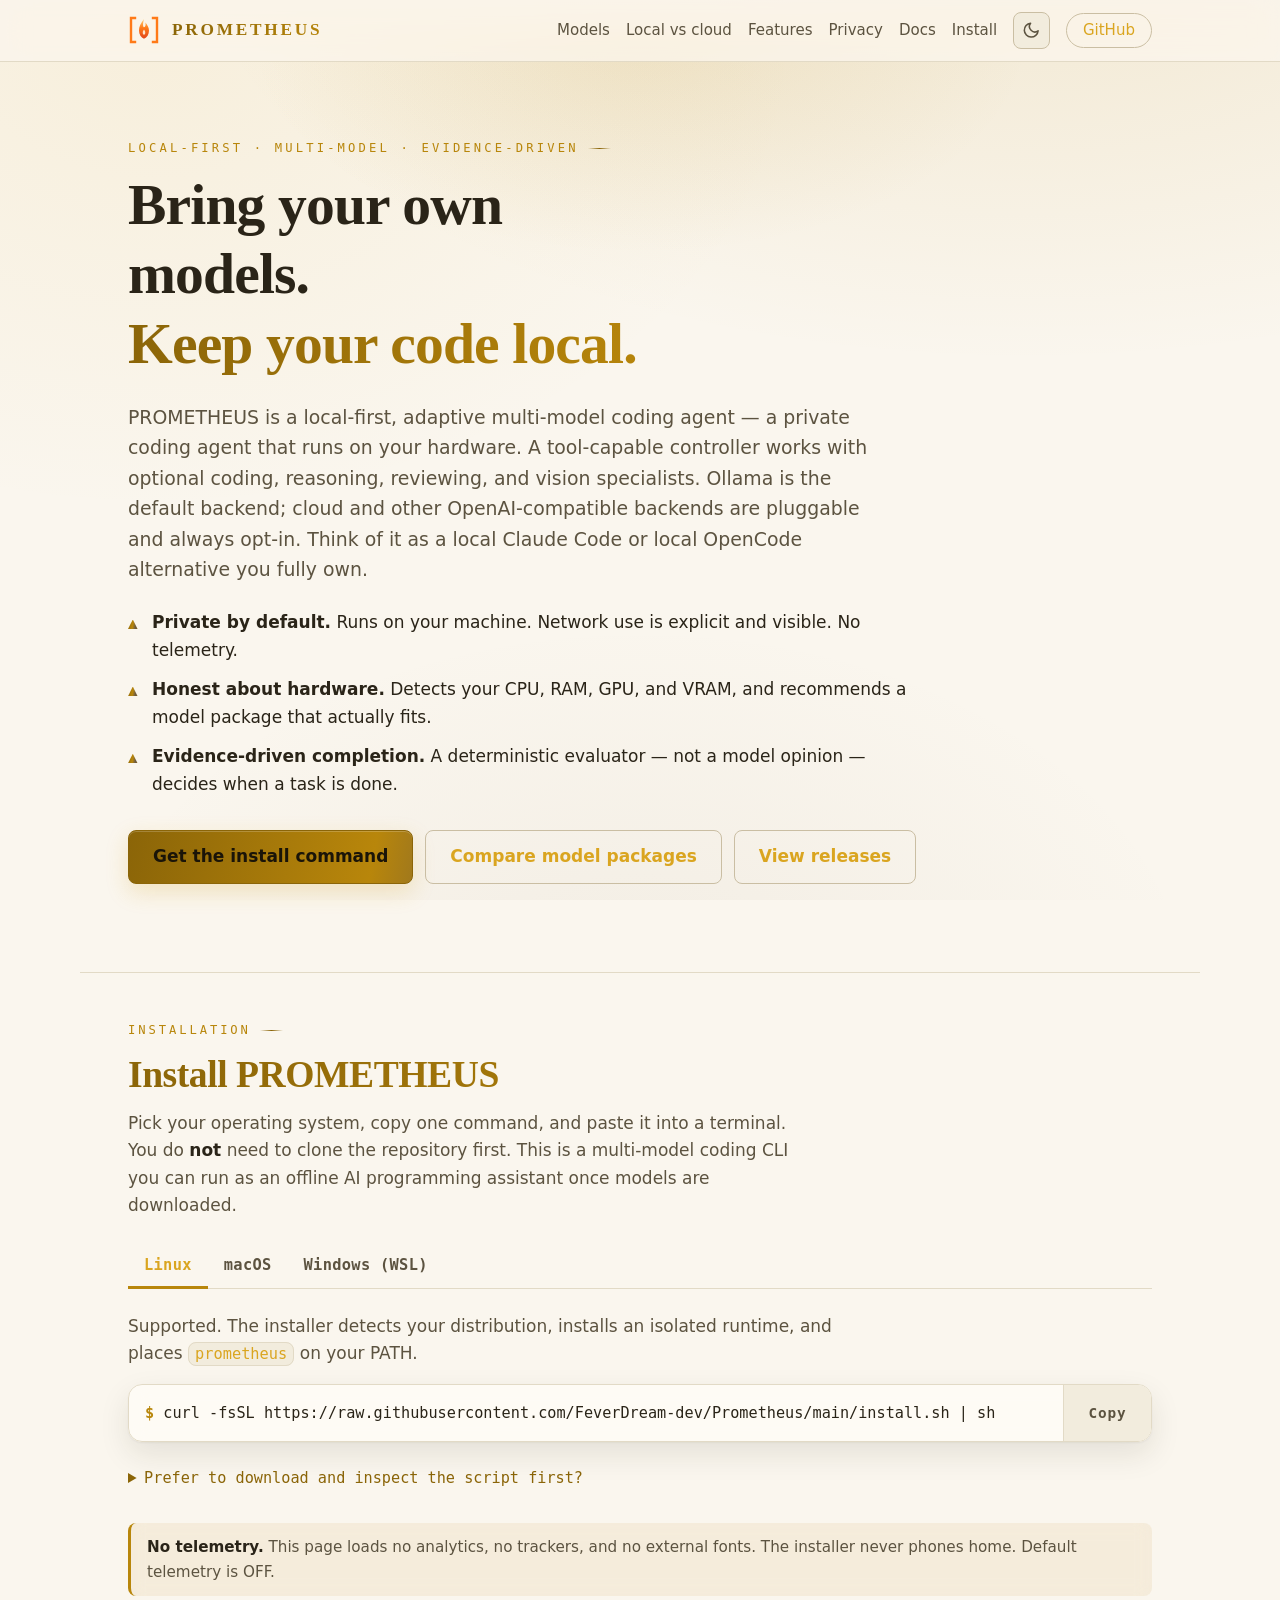
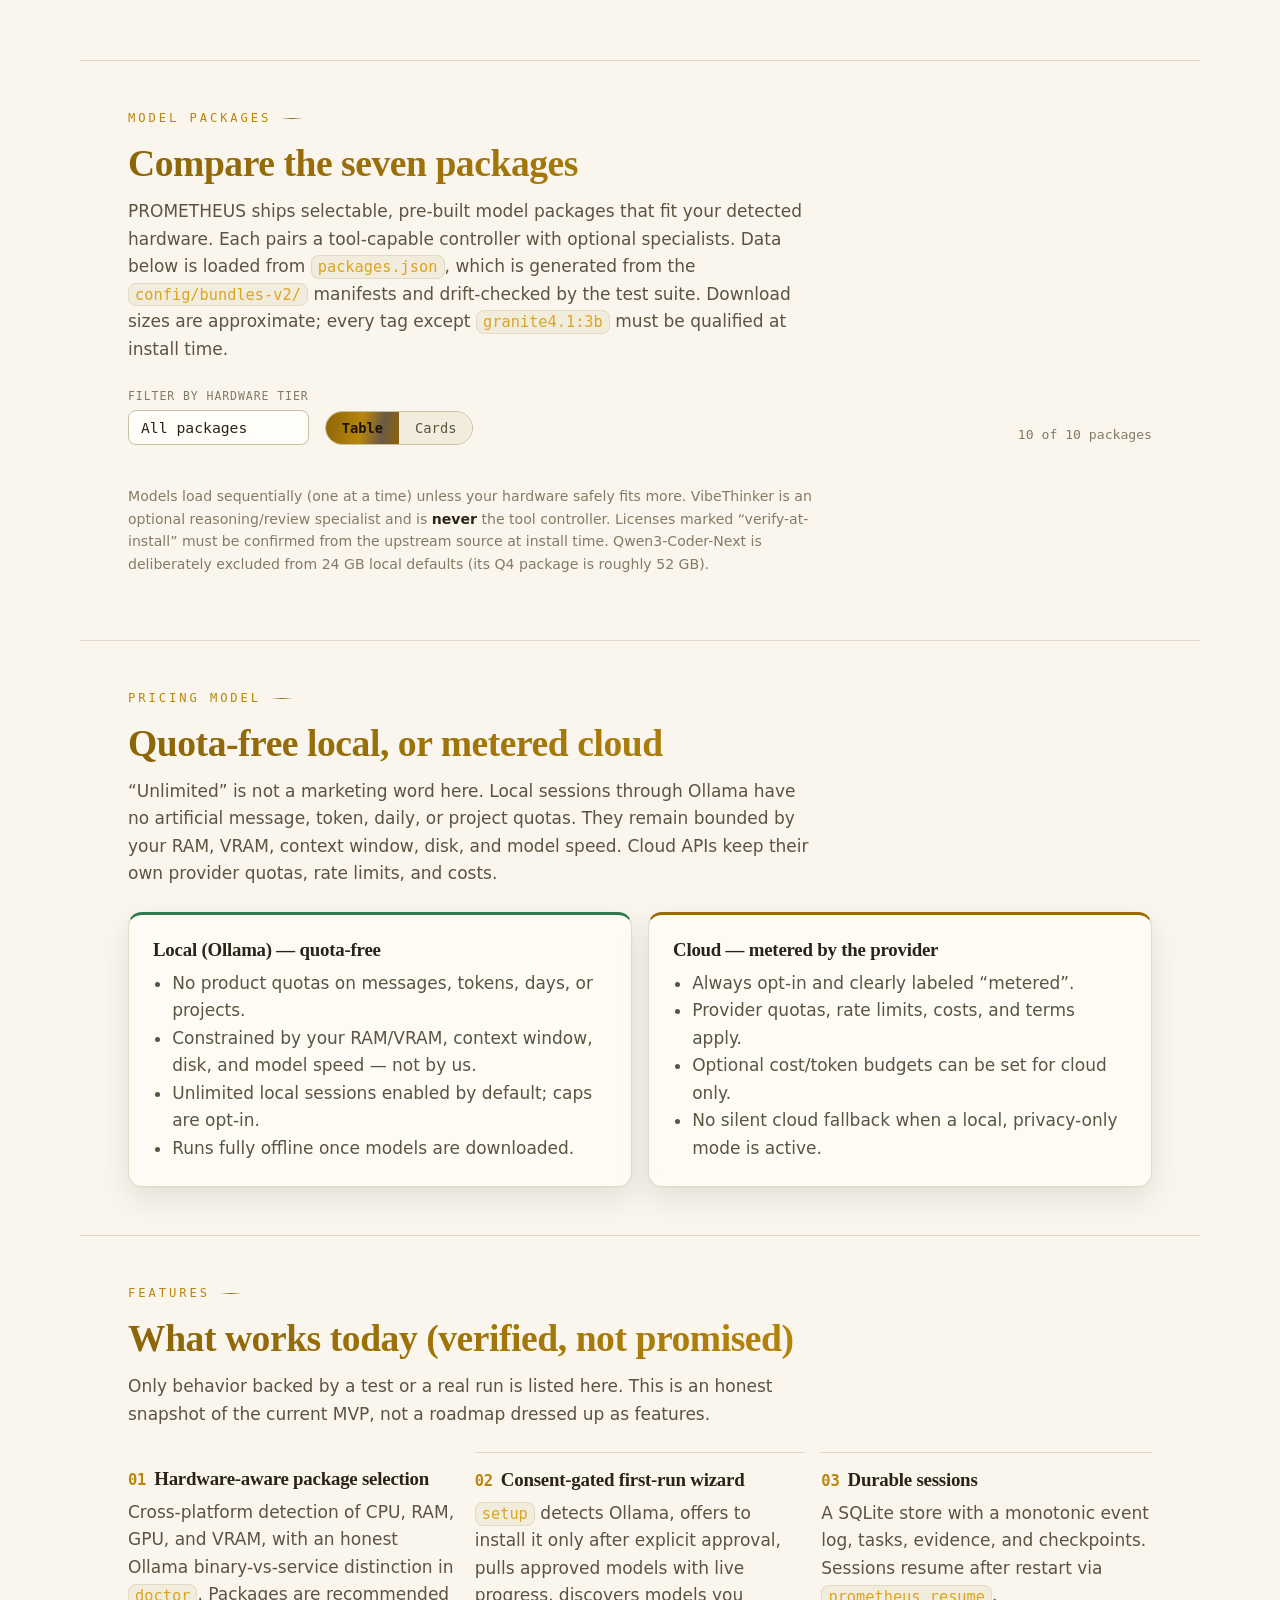
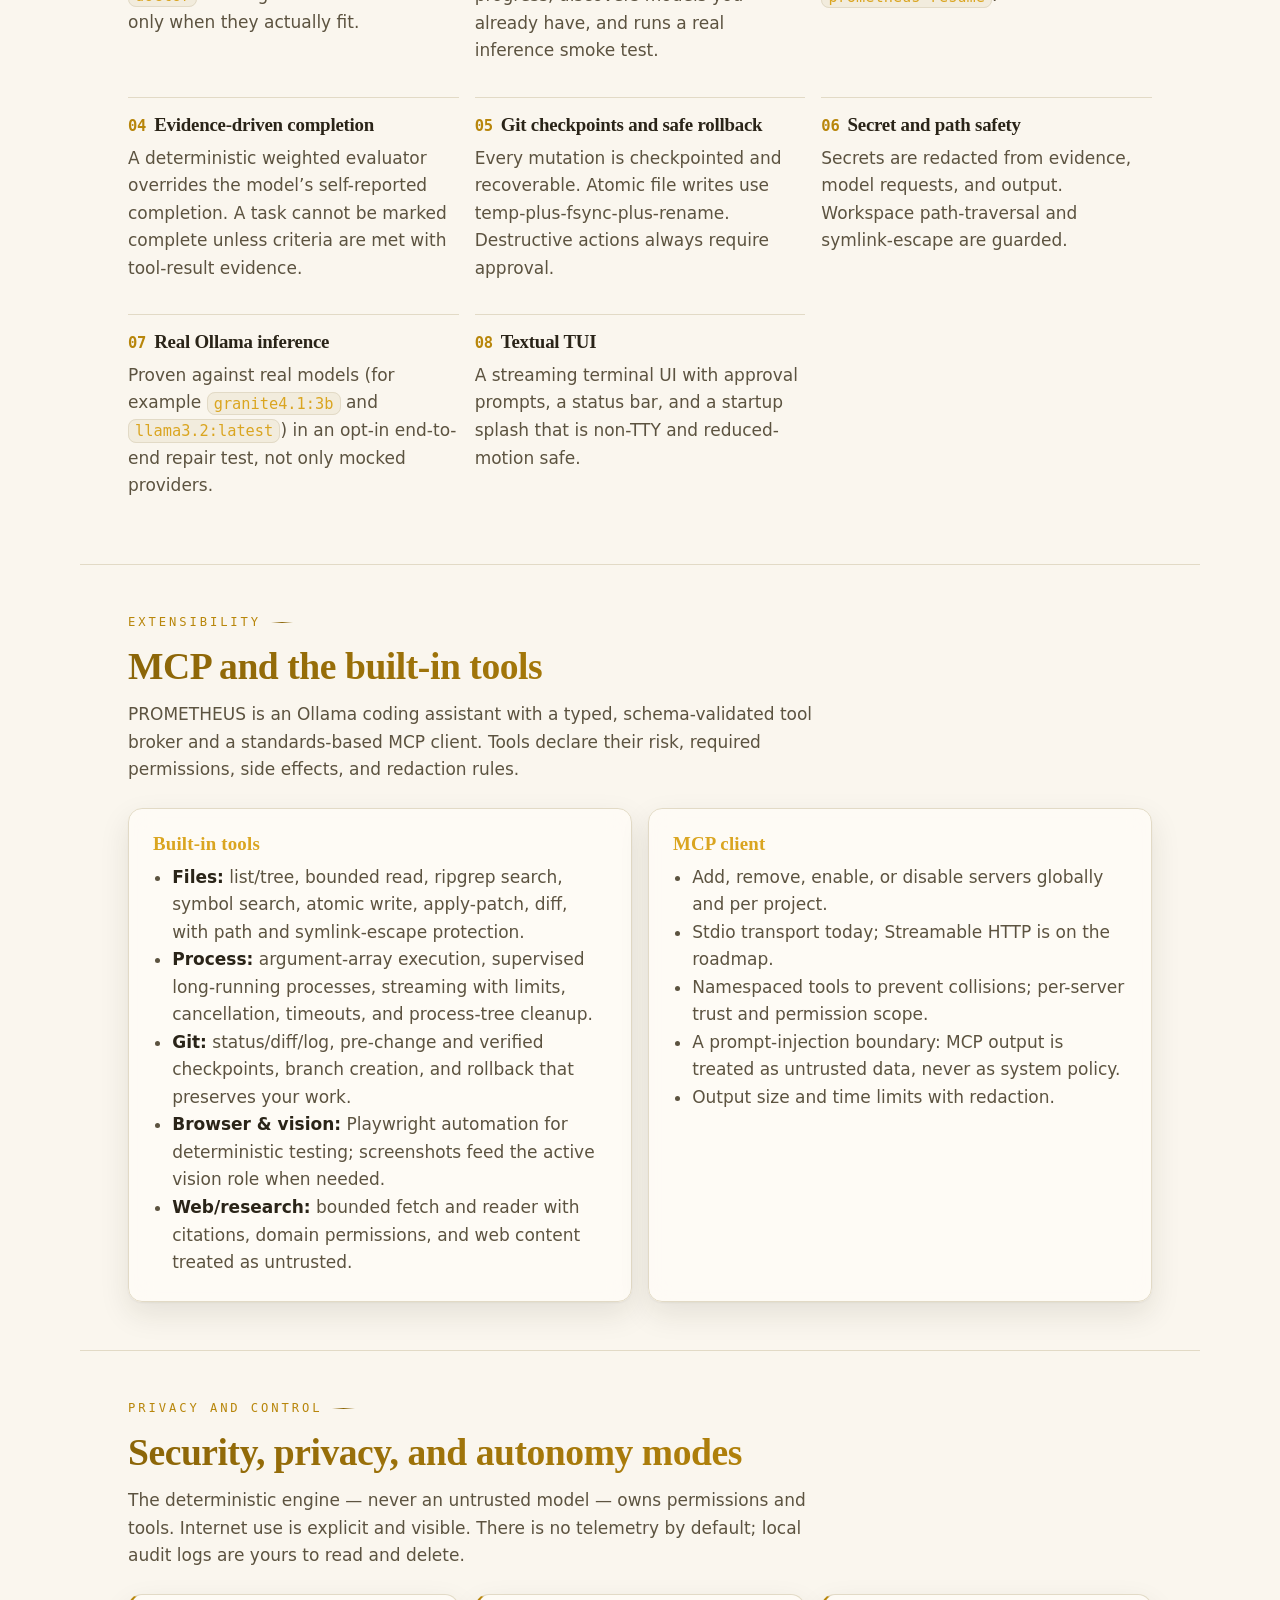
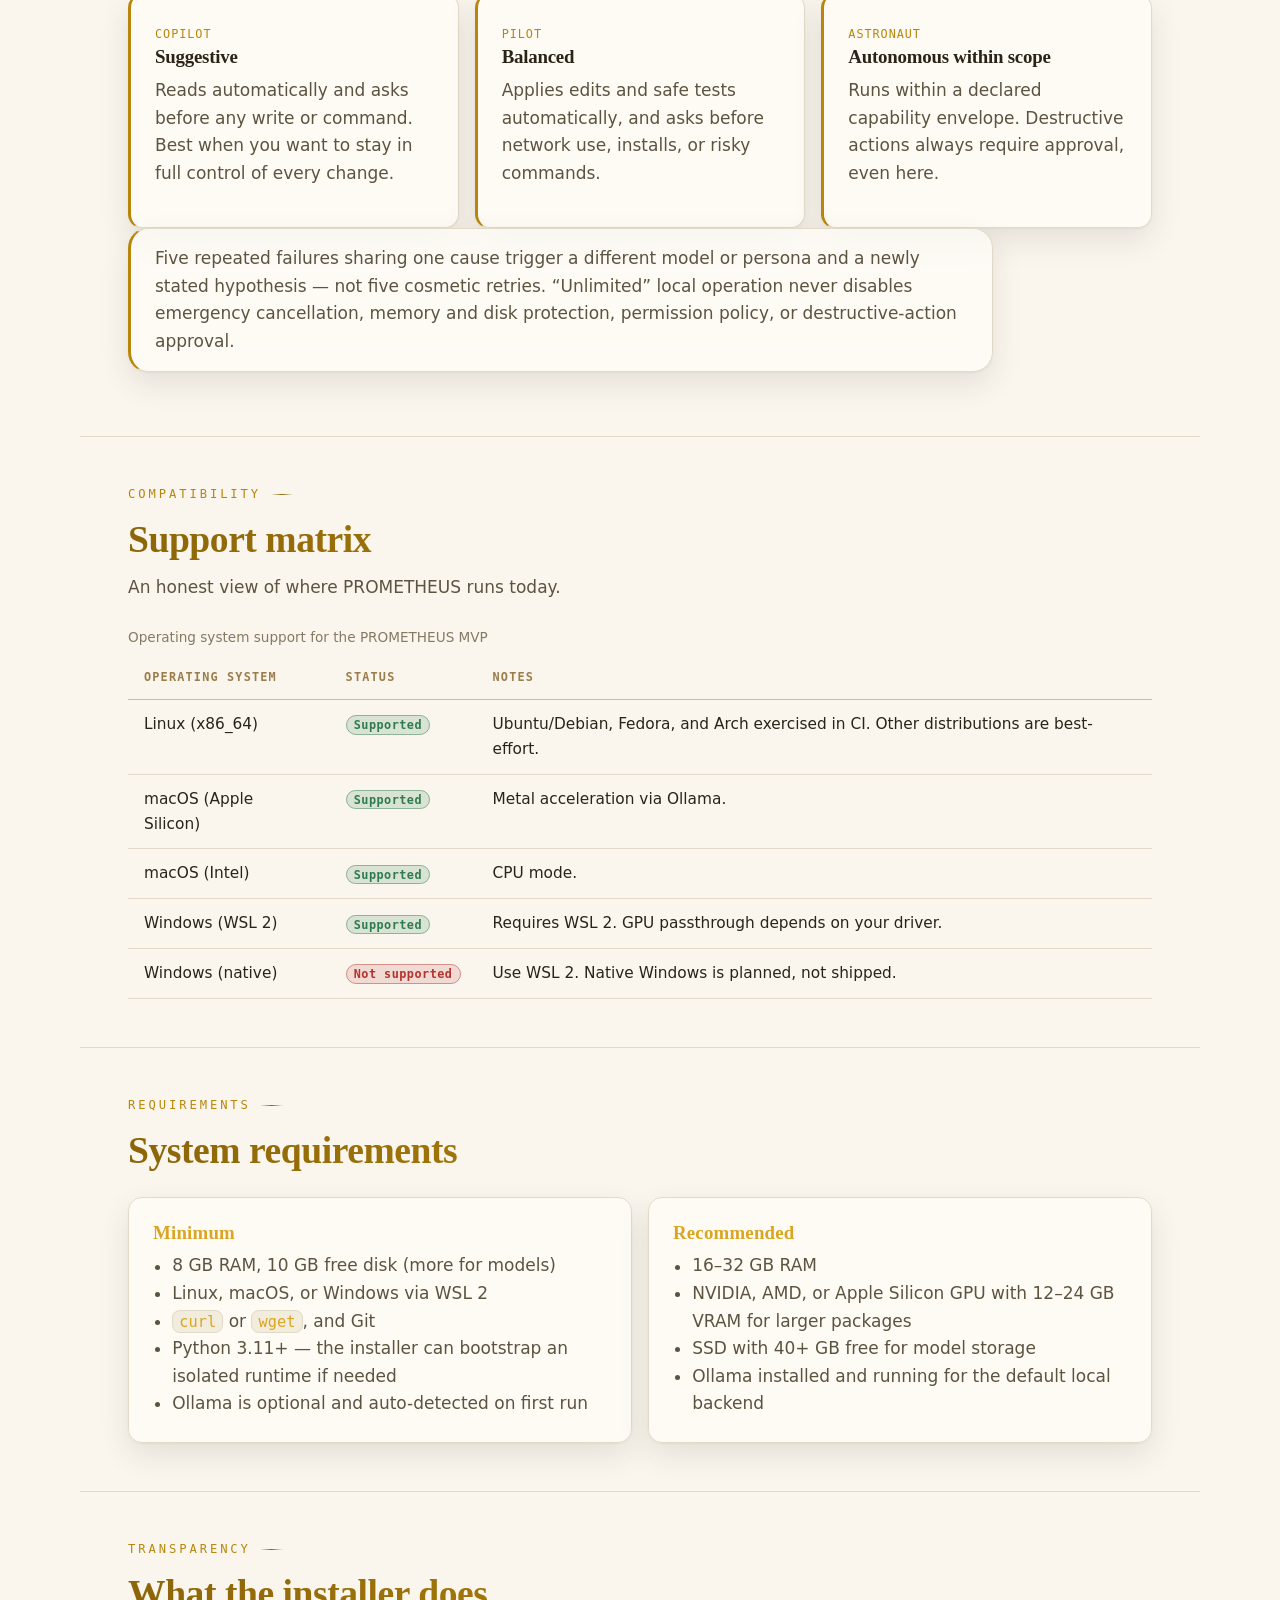
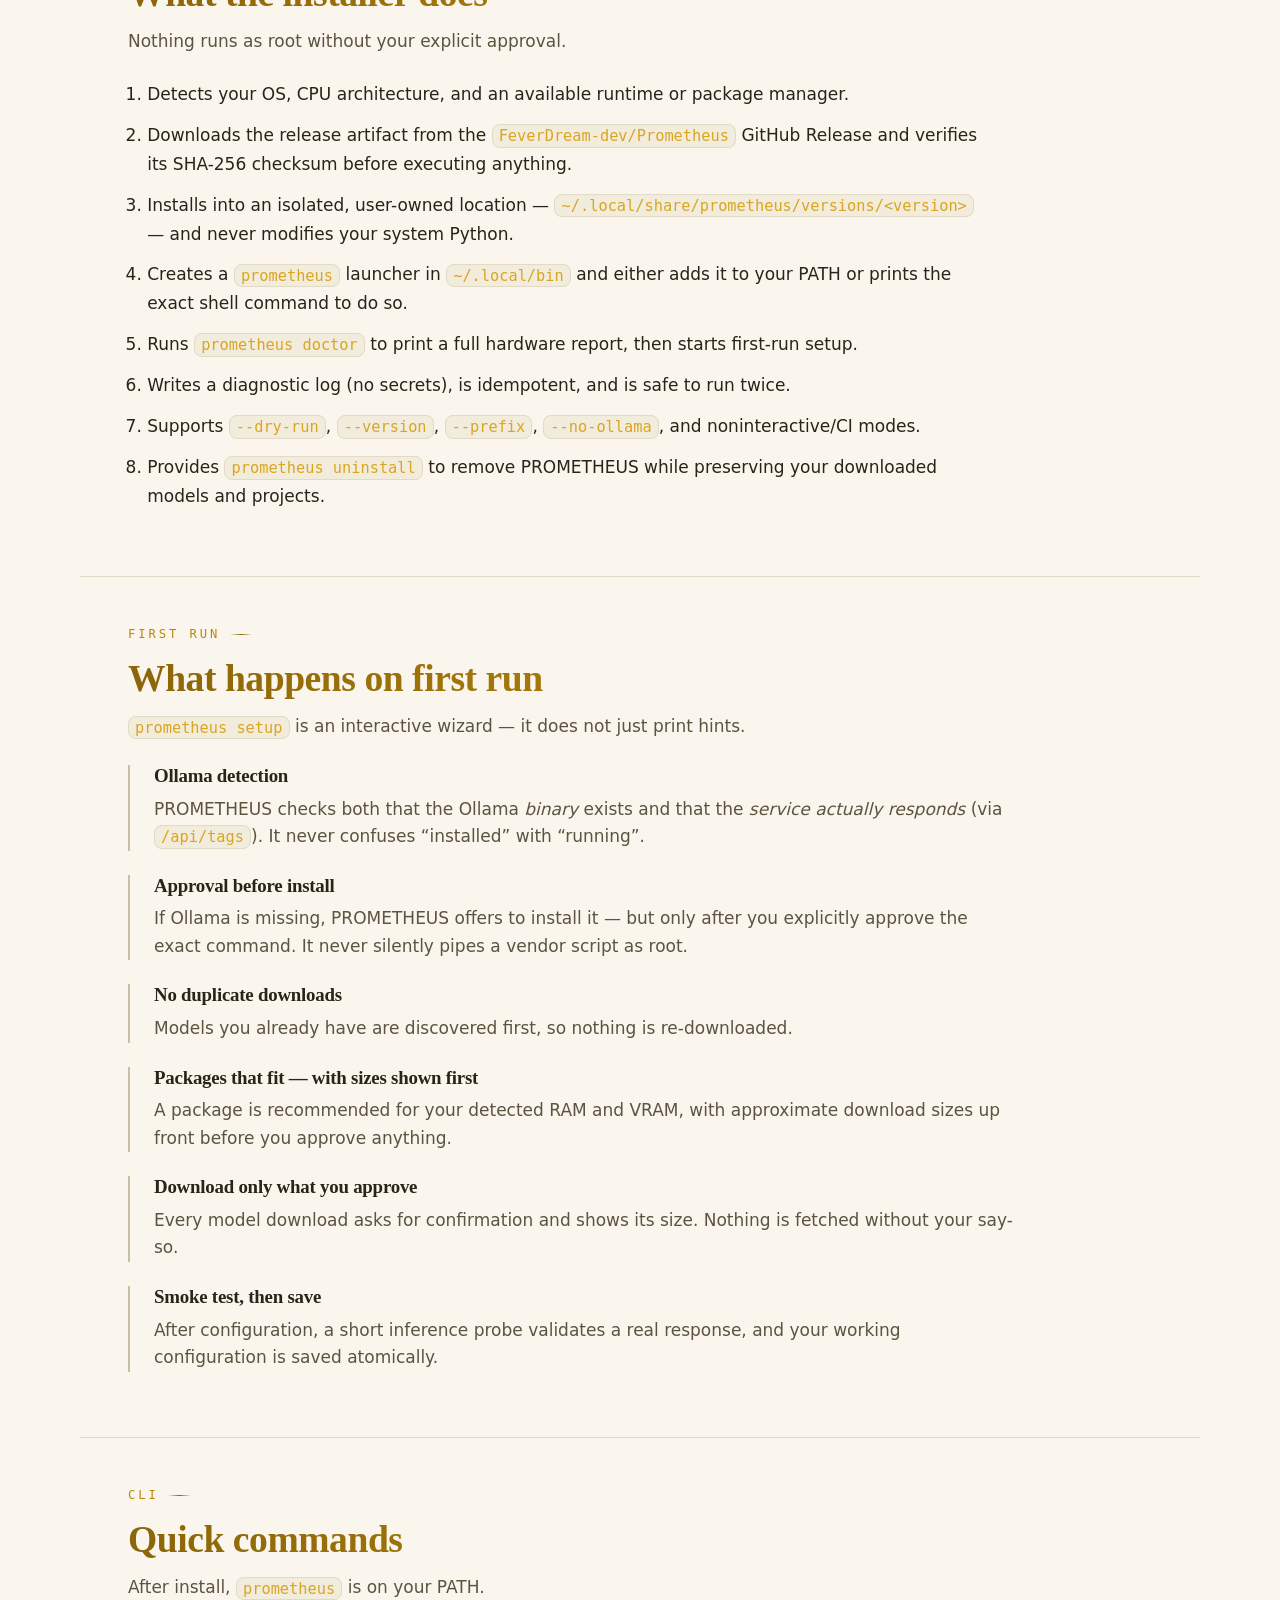
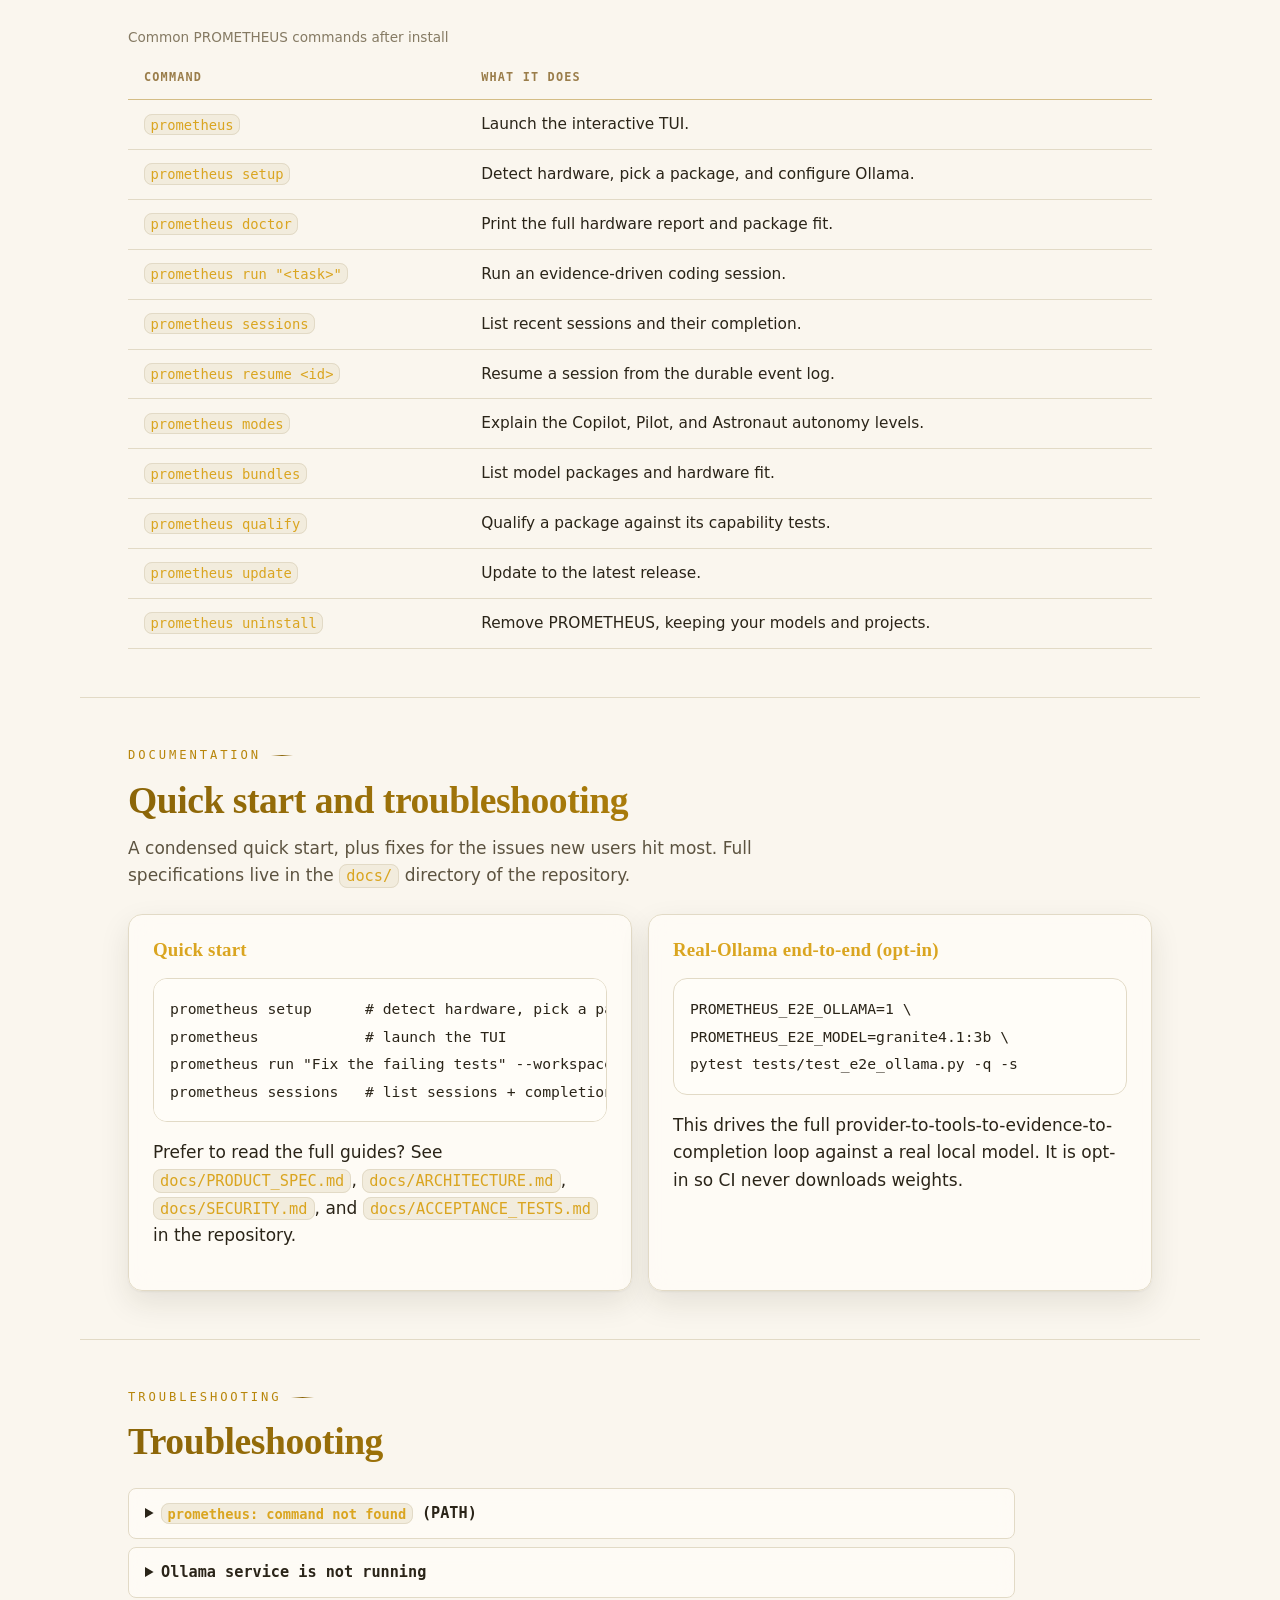
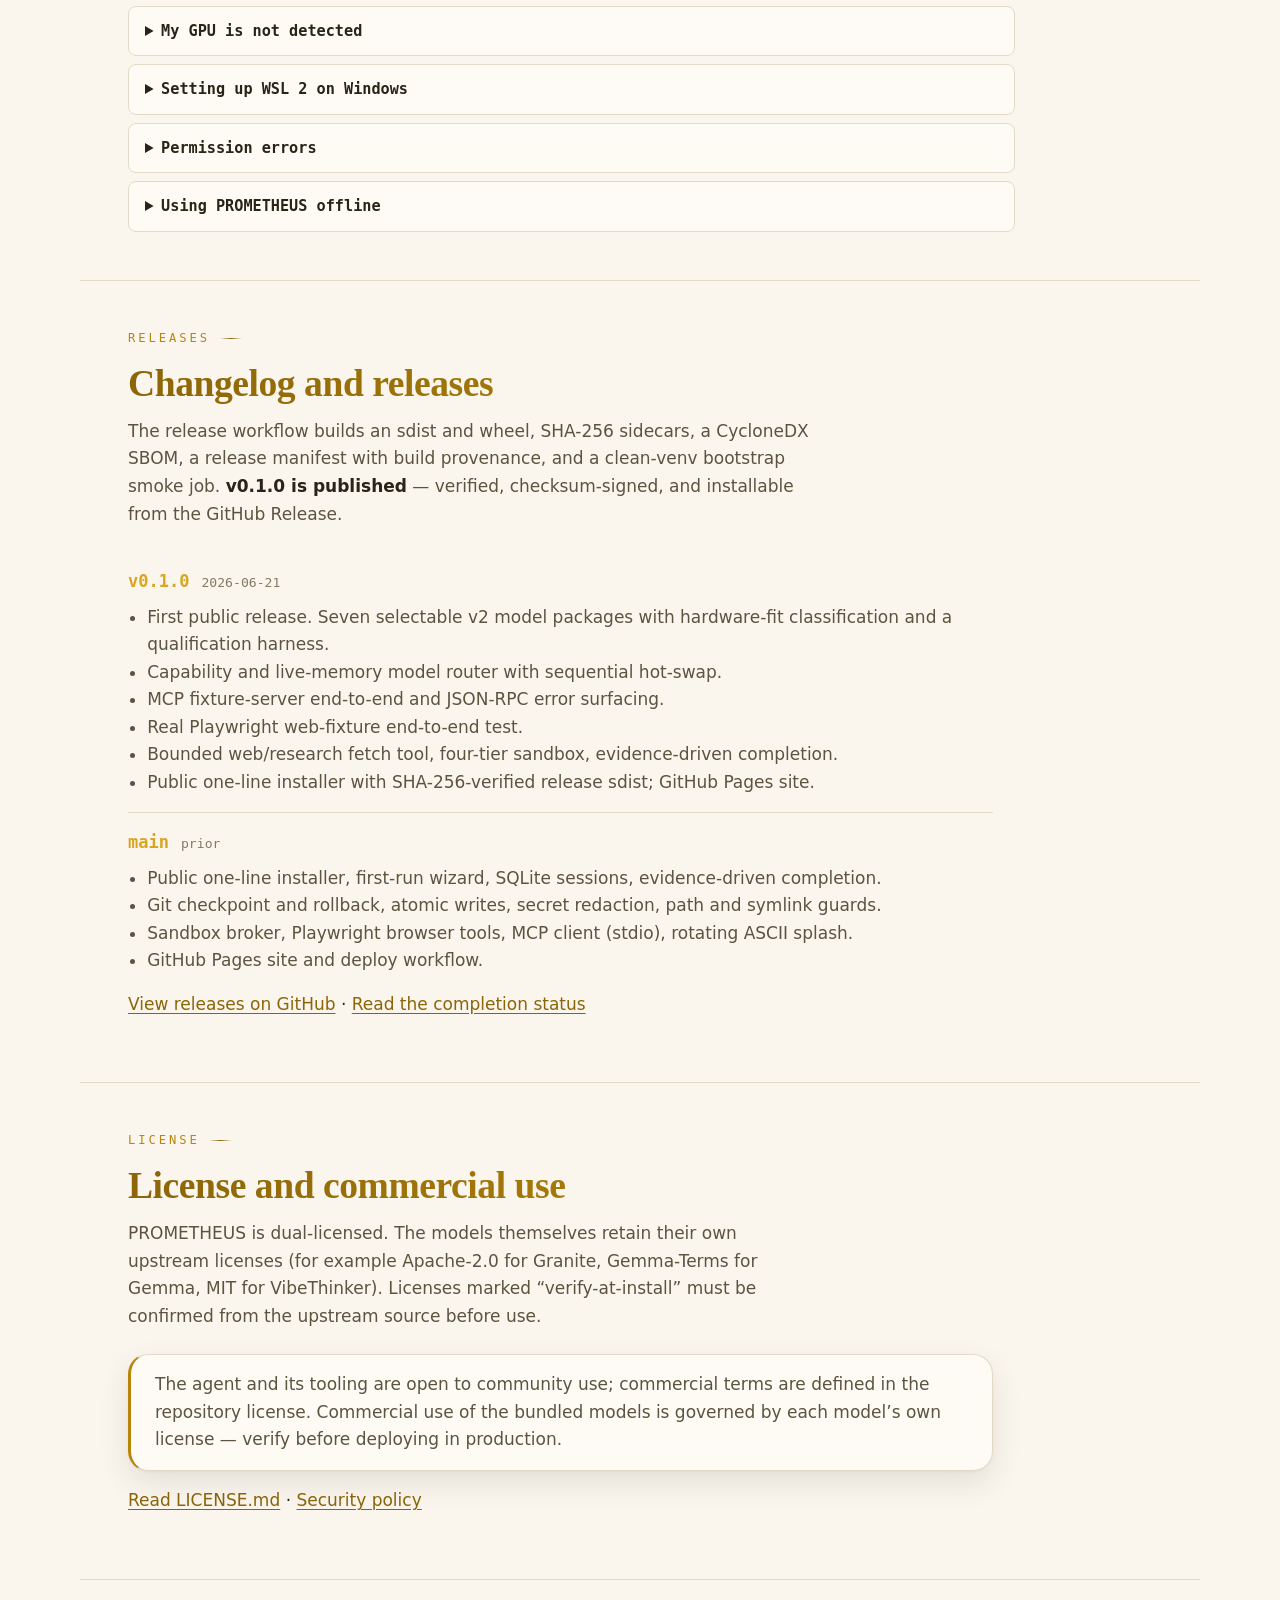
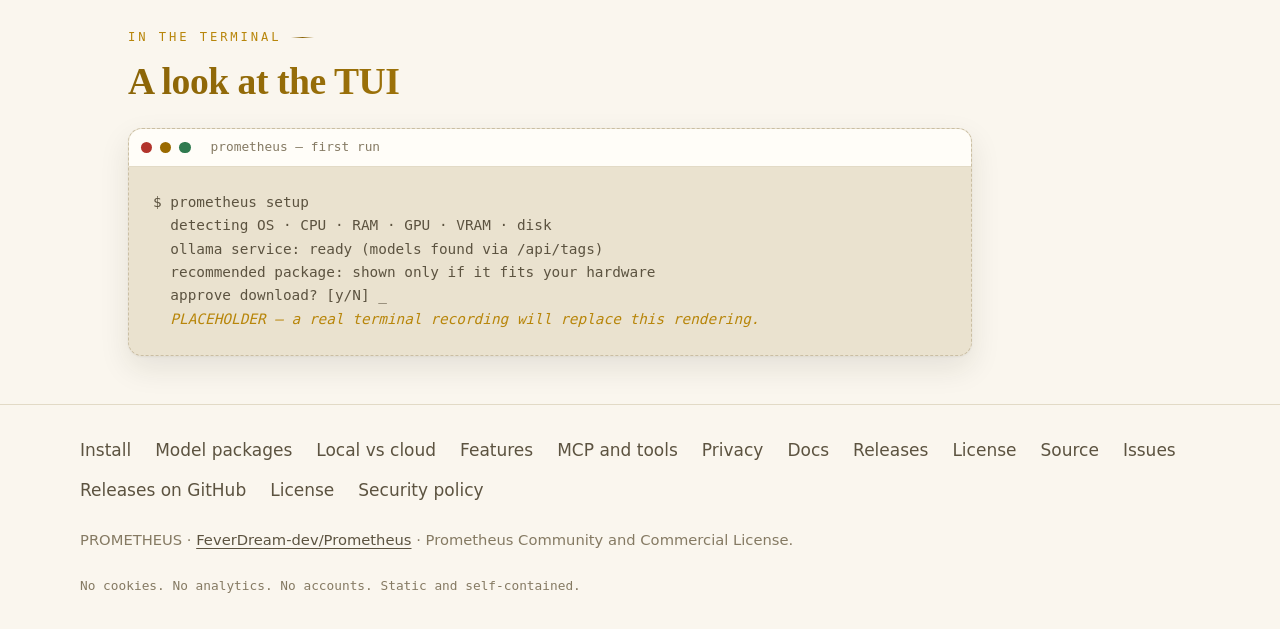
==== commit f430ec80: "release: verify v0.1.0 and prepare v0.1.1 pipeline v0.1.0 is published (tag 8954a5e, GitHub Release " ====
--- a/website/index.html
+++ b/website/index.html
@@ -666,19 +666,21 @@
         <h2 id="releases-title">Changelog and releases</h2>
         <p class="section-lead">
           The release workflow builds an sdist and wheel, SHA-256 sidecars, a CycloneDX
-          SBOM, and a clean-venv bootstrap smoke job. No release has been published yet
-          &mdash; artifacts are built and tested locally, and the workflow is ready.
+          SBOM, a release manifest with build provenance, and a clean-venv bootstrap
+          smoke job. <strong>v0.1.0 is published</strong> &mdash; verified,
+          checksum-signed, and installable from the GitHub Release.
         </p>
       </div>
       <div class="changelog">
         <div class="entry">
-          <span class="ver">completion branch</span><span class="date">unreleased</span>
+          <span class="ver">v0.1.0</span><span class="date">2026-06-21</span>
           <ul>
-            <li>Seven selectable v2 model packages with hardware-fit classification and a qualification harness.</li>
+            <li>First public release. Seven selectable v2 model packages with hardware-fit classification and a qualification harness.</li>
             <li>Capability and live-memory model router with sequential hot-swap.</li>
             <li>MCP fixture-server end-to-end and JSON-RPC error surfacing.</li>
             <li>Real Playwright web-fixture end-to-end test.</li>
-            <li>Bounded web/research fetch tool.</li>
+            <li>Bounded web/research fetch tool, four-tier sandbox, evidence-driven completion.</li>
+            <li>Public one-line installer with SHA-256-verified release sdist; GitHub Pages site.</li>
           </ul>
         </div>
         <div class="entry">
--- a/website/assets/css/styles.css
+++ b/website/assets/css/styles.css
@@ -1,43 +1,48 @@
 /* ============================================================================
    PROMETHEUS — single self-contained stylesheet.
-   Identity: industrial / brutalist-refined. Monospace voice for structure
-   (wordmark, eyebrows, labels, code), clean system sans for readable prose.
-   No external fonts, no CDN, no trackers. WCAG-AA contrast in both themes.
+   Identity: ancient gold on obsidian. Serif display voice for headings
+   (animated gold gradient flow on featured titles), clean system sans for
+   readable prose, monospace voice for eyebrows, labels, code, and tabular
+   data. No external fonts, no CDN, no trackers. WCAG-AA contrast in both themes.
 
    Theme model:
-     :root                       -> dark tokens (default)
-     :root[data-theme="light"]   -> light tokens (user override)
+     :root                       -> dark tokens (default, obsidian + gold)
+     :root[data-theme="light"]   -> light tokens (user override, ivory + gold)
      @media (prefers-color-scheme: light) :root:not([data-theme]) -> light
    main.js resolves stored/system preference and sets data-theme on <html>.
    ========================================================================== */
 
-/* ---------- design tokens : dark (default) ---------- */
+/* ---------- design tokens : dark (default — obsidian + gold) ---------- */
 :root {
-  --bg:            #0c0a09;
-  --bg-elev:       #15110f;
-  --bg-elev-2:     #1d1815;
-  --bg-inset:      #07060a;
-  --ink:           #f5ece1;   /* primary text   (>= 15:1 on --bg) */
-  --ink-dim:       #c4b8aa;   /* secondary text (>= 9:1)          */
-  --ink-faint:     #9a8f80;   /* captions       (>= 5:1)          */
-  --flame:         #ff7a18;
-  --flame-bright:  #ffa84a;
-  --ember:         #e0451b;
-  --spark:         #ffd27a;
-  --line:          #2c2521;
-  --line-bright:   #463a31;
-  --ok:            #6ee0a8;
-  --warn:          #ffcf6e;
-  --danger:        #ff6b6b;
-  --accent-link:   var(--flame-bright);  /* link text, AA on --bg */
-  --hero-glow-a:   rgba(255, 122, 24, 0.13);
-  --hero-glow-b:   rgba(224, 69, 27, 0.08);
-  --selection:     rgba(255, 122, 24, 0.32);
-
-  --radius:        4px;
-  --radius-lg:     10px;
+  --bg:            #0a0a0f;   /* obsidian base                    */
+  --bg-elev:       #12121a;   /* raised surface                   */
+  --bg-elev-2:     #1a1a24;   /* hover / inset surface            */
+  --bg-inset:      #07070b;   /* deepest well (terminal)          */
+  --ink:           #e8e0d4;   /* primary text   (>= 13:1 on bg)   */
+  --ink-dim:       #9a9080;   /* secondary text (>= 6.5:1)        */
+  --ink-faint:     #6f6857;   /* captions       (>= 4.5:1)        */
+  --gold:          #DAA520;
+  --gold-light:    #F5D76E;
+  --gold-dark:     #B8860B;
+  --sandstone:     #C5A572;
+  --bronze:        #8B7355;
+  --line:          #2a2820;
+  --line-bright:   #423d2e;
+  --ok:            #7dd3a0;
+  --warn:          #EAB85C;
+  --danger:        #e07a6e;
+  --accent-link:   var(--gold-light);  /* link text, AA on --bg   */
+  --hero-glow-a:   rgba(218, 165, 32, 0.16);
+  --hero-glow-b:   rgba(184, 134, 11, 0.11);
+  --hero-glow-c:   rgba(139, 115, 85, 0.09);
+  --selection:     rgba(218, 165, 32, 0.30);
+
+  --radius:        8px;
+  --radius-lg:     14px;
+  --radius-xl:     20px;
   --radius-pill:   999px;
 
+  --serif: Georgia, "Times New Roman", "Playfair Display", "Iowan Old Style", "Baskerville", serif;
   --mono: ui-monospace, "SF Mono", "Cascadia Mono", "DejaVu Sans Mono", Menlo, Consolas, "Liberation Mono", monospace;
   --sans: system-ui, -apple-system, "Segoe UI", "Helvetica Neue", sans-serif;
 
@@ -47,62 +52,89 @@
   --s-1: 0.25rem; --s-2: 0.5rem; --s-3: 0.75rem; --s-4: 1rem;
   --s-5: 1.5rem;  --s-6: 2rem;   --s-7: 3rem;    --s-8: 4.5rem;
 
-  --shadow-card: 0 1px 0 rgba(255,255,255,0.02), 0 8px 24px rgba(0,0,0,0.35);
+  /* reusable gold gradient (text + fills) — bright tones for dark bg */
+  --grad-gold: linear-gradient(100deg, var(--gold-light), var(--gold) 48%, var(--sandstone) 76%, var(--gold-light));
+  --rule-gold: linear-gradient(90deg, transparent, var(--gold), transparent);
+  --shadow-card: 0 1px 0 rgba(255,255,255,0.03), 0 14px 34px rgba(0,0,0,0.46);
+  --shadow-gold: 0 12px 34px rgba(218,165,32,0.20), 0 2px 8px rgba(0,0,0,0.46);
+  --ring-gold:   0 0 0 1px rgba(218,165,32,0.32);
+
   color-scheme: dark;
 }
 
-/* ---------- design tokens : light ---------- */
+/* ---------- design tokens : light (ivory + gold) ---------- */
 :root[data-theme="light"] {
-  --bg:            #f7f3ec;
-  --bg-elev:       #fffefb;
-  --bg-elev-2:     #efe8dc;
-  --bg-inset:      #e7e0d2;
-  --ink:           #1c1714;   /* primary text   (>= 14:1) */
-  --ink-dim:       #4a4039;   /* secondary text (>= 8:1)  */
-  --ink-faint:     #665b50;   /* captions       (>= 4.6:1) */
-  --flame:         #c24a06;   /* accent fill / borders     */
-  --flame-bright:  #b8410a;   /* link text on light (AA)   */
-  --ember:         #9a2f0c;
-  --spark:         #8a4a00;
-  --line:          #ddd5c6;
-  --line-bright:   #c4b9a6;
-  --ok:            #1c7a4a;
+  --bg:            #faf6ee;   /* warm ivory                       */
+  --bg-elev:       #fffdf8;   /* raised surface                   */
+  --bg-elev-2:     #f2ecdd;   /* hover / inset surface            */
+  --bg-inset:      #eae2cf;   /* deepest well                     */
+  --ink:           #2a2418;   /* primary text   (>= 13:1)         */
+  --ink-dim:       #5c5340;   /* secondary text (>= 7:1)          */
+  --ink-faint:     #857a63;   /* captions       (>= 4.5:1)        */
+  --gold:          #B8860B;
+  --gold-light:    #DAA520;
+  --gold-dark:     #8B6508;
+  --sandstone:     #9a7d4a;
+  --bronze:        #6b5a44;
+  --line:          #e2dac6;
+  --line-bright:   #cabea3;
+  --ok:            #2f7a4f;
   --warn:          #9a6a00;
   --danger:        #b2342c;
-  --accent-link:   #b8410a;
-  --hero-glow-a:   rgba(194, 74, 6, 0.10);
-  --hero-glow-b:   rgba(154, 47, 12, 0.06);
-  --selection:     rgba(194, 74, 6, 0.22);
-  --shadow-card:   0 1px 2px rgba(28,23,20,0.04), 0 10px 28px rgba(28,23,20,0.10);
+  --accent-link:   #8B6508;   /* link text on light (AA)          */
+  --hero-glow-a:   rgba(184, 134, 11, 0.13);
+  --hero-glow-b:   rgba(218, 165, 32, 0.09);
+  --hero-glow-c:   rgba(139, 115, 85, 0.07);
+  --selection:     rgba(184, 134, 11, 0.22);
+
+  /* darker gold gradient for AA contrast on light backgrounds */
+  --grad-gold: linear-gradient(100deg, var(--gold-dark), var(--gold) 48%, var(--bronze) 76%, var(--gold-dark));
+  --rule-gold: linear-gradient(90deg, transparent, var(--gold-dark), transparent);
+  --shadow-card: 0 1px 2px rgba(42,36,24,0.05), 0 12px 30px rgba(42,36,24,0.10);
+  --shadow-gold: 0 12px 30px rgba(184,134,11,0.20), 0 2px 6px rgba(42,36,24,0.08);
+  --ring-gold:   0 0 0 1px rgba(184,134,11,0.36);
+
   color-scheme: light;
 }
 
 /* honour the OS preference only when the user has not chosen explicitly */
 @media (prefers-color-scheme: light) {
   :root:not([data-theme]) {
-    --bg:            #f7f3ec;
-    --bg-elev:       #fffefb;
-    --bg-elev-2:     #efe8dc;
-    --bg-inset:      #e7e0d2;
-    --ink:           #1c1714;
-    --ink-dim:       #4a4039;
-    --ink-faint:     #665b50;
-    --flame:         #c24a06;
-    --flame-bright:  #b8410a;
-    --ember:         #9a2f0c;
-    --spark:         #8a4a00;
-    --line:          #ddd5c6;
-    --line-bright:   #c4b9a6;
-    --ok:            #1c7a4a;
+    --bg:            #faf6ee;
+    --bg-elev:       #fffdf8;
+    --bg-elev-2:     #f2ecdd;
+    --bg-inset:      #eae2cf;
+    --ink:           #2a2418;
+    --ink-dim:       #5c5340;
+    --ink-faint:     #857a63;
+    --gold:          #B8860B;
+    --gold-light:    #DAA520;
+    --gold-dark:     #8B6508;
+    --sandstone:     #9a7d4a;
+    --bronze:        #6b5a44;
+    --line:          #e2dac6;
+    --line-bright:   #cabea3;
+    --ok:            #2f7a4f;
     --warn:          #9a6a00;
     --danger:        #b2342c;
-    --accent-link:   #b8410a;
-    --hero-glow-a:   rgba(194, 74, 6, 0.10);
-    --hero-glow-b:   rgba(154, 47, 12, 0.06);
-    --selection:     rgba(194, 74, 6, 0.22);
-    --shadow-card:   0 1px 2px rgba(28,23,20,0.04), 0 10px 28px rgba(28,23,20,0.10);
+    --accent-link:   #8B6508;
+    --hero-glow-a:   rgba(184, 134, 11, 0.13);
+    --hero-glow-b:   rgba(218, 165, 32, 0.09);
+    --hero-glow-c:   rgba(139, 115, 85, 0.07);
+    --selection:     rgba(184, 134, 11, 0.22);
+    --grad-gold: linear-gradient(100deg, var(--gold-dark), var(--gold) 48%, var(--bronze) 76%, var(--gold-dark));
+    --rule-gold: linear-gradient(90deg, transparent, var(--gold-dark), transparent);
+    --shadow-card: 0 1px 2px rgba(42,36,24,0.05), 0 12px 30px rgba(42,36,24,0.10);
+    --shadow-gold: 0 12px 30px rgba(184,134,11,0.20), 0 2px 6px rgba(42,36,24,0.08);
+    --ring-gold:   0 0 0 1px rgba(184,134,11,0.36);
     color-scheme: light;
   }
+}
+
+/* ---------- animated gold gradient flow (disabled under reduced motion) ---------- */
+@keyframes gold-flow {
+  0%, 100% { background-position: 0% 50%; }
+  50%      { background-position: 100% 50%; }
 }
 
 /* ---------- reset ---------- */
@@ -114,30 +146,37 @@
   color: var(--ink);
   background-color: var(--bg);
   background-image:
-    radial-gradient(900px 480px at 82% -8%, var(--hero-glow-a), transparent 70%),
-    radial-gradient(700px 520px at 6% 3%, var(--hero-glow-b), transparent 65%);
+    radial-gradient(1200px 620px at 80% -8%, var(--hero-glow-a), transparent 70%),
+    radial-gradient(980px 720px at 12% 4%, var(--hero-glow-b), transparent 66%),
+    radial-gradient(940px 640px at 50% 112%, var(--hero-glow-c), transparent 60%);
   background-attachment: fixed;
   line-height: 1.62;
   font-size: 1.0625rem;
   -webkit-font-smoothing: antialiased;
   text-rendering: optimizeLegibility;
 }
-::selection { background: var(--selection); }
+::selection { background: var(--selection); color: var(--ink); }
 img, svg { max-width: 100%; }
-h1, h2, h3, h4 { line-height: 1.18; font-weight: 700; letter-spacing: -0.01em; }
-h2 { font-size: clamp(1.5rem, 1.1rem + 1.8vw, 2.25rem); margin: 0 0 var(--s-4); }
-h3 { font-size: 1.12rem; margin: 0 0 var(--s-2); }
-h4 { font-size: 0.98rem; margin: 0 0 var(--s-2); }
+h1, h2, h3, h4 {
+  line-height: 1.2;
+  font-weight: 700;
+  letter-spacing: -0.012em;
+  font-family: var(--serif);
+  color: var(--ink);
+}
+h2 { font-size: clamp(1.6rem, 1.15rem + 1.9vw, 2.35rem); margin: 0 0 var(--s-4); }
+h3 { font-size: 1.18rem; margin: 0 0 var(--s-2); }
+h4 { font-size: 1.02rem; margin: 0 0 var(--s-2); }
 p { margin: 0 0 var(--s-4); }
 a { color: var(--accent-link); text-decoration: underline; text-underline-offset: 0.18em; }
-a:hover { color: var(--spark); }
+a:hover { color: var(--gold-light); }
 code, pre, kbd { font-family: var(--mono); }
 code {
   background: var(--bg-elev-2);
   padding: 0.12em 0.4em;
   border-radius: var(--radius);
   font-size: 0.9em;
-  color: var(--spark);
+  color: var(--gold-light);
   border: 1px solid var(--line);
 }
 pre {
@@ -158,7 +197,7 @@
 [tabindex]:focus-visible,
 input:focus-visible,
 select:focus-visible {
-  outline: 3px solid var(--flame);
+  outline: 3px solid var(--gold);
   outline-offset: 2px;
   border-radius: var(--radius);
 }
@@ -167,8 +206,8 @@
 .skip-link {
   position: absolute;
   left: -9999px; top: 0; z-index: 100;
-  background: var(--flame);
-  color: #1a0f00;
+  background: var(--grad-gold);
+  color: #1a1408;
   padding: var(--s-2) var(--s-4);
   border-radius: 0 0 var(--radius) var(--radius);
   font-weight: 700;
@@ -189,21 +228,35 @@
 .eyebrow {
   font-family: var(--mono);
   text-transform: uppercase;
-  letter-spacing: 0.22em;
+  letter-spacing: 0.24em;
   font-size: 0.76rem;
-  color: var(--flame);
+  color: var(--gold);
   margin: 0 0 var(--s-3);
   display: block;
 }
+.eyebrow::after {
+  content: "";
+  display: inline-block;
+  width: 1.4rem; height: 1px; margin-left: 0.6rem;
+  vertical-align: middle;
+  background: var(--rule-gold);
+}
 .section-head { max-width: 72ch; margin-bottom: var(--s-5); }
-.section-head h2 { margin-bottom: var(--s-3); }
+.section-head h2 {
+  margin-bottom: var(--s-3);
+  color: var(--gold-light);
+  background: var(--grad-gold);
+  -webkit-background-clip: text; background-clip: text;
+  -webkit-text-fill-color: transparent;
+  background-size: 200% auto;
+}
 
 /* ---------- header ---------- */
 .site-header {
   position: sticky; top: 0; z-index: 50;
-  background: color-mix(in srgb, var(--bg) 86%, transparent);
-  -webkit-backdrop-filter: saturate(140%) blur(10px);
-  backdrop-filter: saturate(140%) blur(10px);
+  background: color-mix(in srgb, var(--bg) 80%, transparent);
+  -webkit-backdrop-filter: saturate(160%) blur(14px);
+  backdrop-filter: saturate(160%) blur(14px);
   border-bottom: 1px solid var(--line);
 }
 .header-inner {
@@ -216,22 +269,32 @@
 .brand { display: flex; align-items: center; gap: var(--s-3); text-decoration: none; }
 .brand .logo { width: 32px; height: 32px; flex: 0 0 auto; }
 .wordmark {
-  font-family: var(--mono);
+  font-family: var(--serif);
   font-weight: 700;
-  letter-spacing: 0.18em;
-  font-size: 1.02rem;
-  color: var(--ink);
+  letter-spacing: 0.16em;
+  font-size: 1.08rem;
+  color: var(--gold-light);
+  background: var(--grad-gold);
+  -webkit-background-clip: text; background-clip: text;
+  -webkit-text-fill-color: transparent;
+  background-size: 220% auto;
+  animation: gold-flow 9s ease-in-out infinite;
 }
 .top-nav { display: flex; gap: var(--s-4); flex-wrap: wrap; align-items: center; font-size: 0.94rem; }
-.top-nav a { color: var(--ink-dim); text-decoration: none; }
-.top-nav a:hover { color: var(--ink); }
+.top-nav a { color: var(--ink-dim); text-decoration: none; transition: color 0.18s ease; }
+.top-nav a:hover { color: var(--gold-light); }
 .top-nav a.gh {
-  color: var(--accent-link);
+  color: var(--gold-light);
   border: 1px solid var(--line-bright);
-  padding: var(--s-1) var(--s-3);
-  border-radius: var(--radius);
-}
-.top-nav a.gh:hover { background: var(--bg-elev-2); }
+  padding: var(--s-1) var(--s-4);
+  border-radius: var(--radius-pill);
+  transition: color 0.18s ease, border-color 0.18s ease, background 0.18s ease;
+}
+.top-nav a.gh:hover {
+  background: color-mix(in srgb, var(--gold) 12%, transparent);
+  border-color: var(--gold);
+  color: var(--gold-light);
+}
 
 /* theme toggle */
 .theme-toggle {
@@ -239,46 +302,78 @@
   border: 1px solid var(--line-bright); border-radius: var(--radius);
   width: 2.3rem; height: 2.3rem; display: inline-grid; place-items: center;
   cursor: pointer; padding: 0;
-}
-.theme-toggle:hover { color: var(--ink); border-color: var(--flame); }
+  transition: color 0.18s ease, border-color 0.18s ease, background 0.18s ease;
+}
+.theme-toggle:hover { color: var(--gold-light); border-color: var(--gold); background: color-mix(in srgb, var(--gold) 10%, transparent); }
 .theme-toggle .icon { width: 1.15rem; height: 1.15rem; }
 .theme-toggle .icon-moon { display: none; }
 :root[data-theme="light"] .theme-toggle .icon-sun { display: none; }
 :root[data-theme="light"] .theme-toggle .icon-moon { display: block; }
 
 /* ---------- hero ---------- */
-.hero { padding-top: clamp(2.5rem, 6vw, 5rem); padding-bottom: var(--s-8); }
-.hero .eyebrow { letter-spacing: 0.24em; }
+.hero {
+  padding-top: clamp(2.5rem, 6vw, 5rem); padding-bottom: var(--s-8);
+  position: relative;
+}
+.hero::before {
+  content: ""; position: absolute; inset: -2rem 0 auto 0; height: 420px;
+  background: radial-gradient(560px 320px at 50% 0%, var(--hero-glow-a), transparent 70%);
+  pointer-events: none; z-index: -1;
+}
+.hero .eyebrow { letter-spacing: 0.26em; }
 .hero h1 {
-  font-size: clamp(2rem, 1rem + 5vw, 3.5rem);
+  font-size: clamp(2.1rem, 1.1rem + 5.2vw, 3.6rem);
   margin: 0 0 var(--s-5);
-  font-family: var(--mono);
-  letter-spacing: -0.02em;
+  font-family: var(--serif);
+  letter-spacing: -0.015em;
   max-width: 18ch;
 }
 .hero h1 .accent {
-  color: transparent;
-  background: linear-gradient(92deg, var(--ember), var(--flame) 55%, var(--spark));
+  color: var(--gold-light);
+  background: var(--grad-gold);
   -webkit-background-clip: text; background-clip: text;
+  -webkit-text-fill-color: transparent;
+  background-size: 220% auto;
+  animation: gold-flow 8s ease-in-out infinite;
 }
 .lead { font-size: 1.18rem; color: var(--ink-dim); max-width: 62ch; margin-bottom: var(--s-5); }
 .hero-points { list-style: none; padding: 0; display: grid; gap: var(--s-3); max-width: 72ch; margin: 0 0 var(--s-6); }
 .hero-points li { padding-left: var(--s-5); position: relative; color: var(--ink); }
 .hero-points li::before {
   content: ""; position: absolute; left: 0; top: 0.62em;
-  width: 0.6rem; height: 0.6rem; background: var(--flame);
+  width: 0.6rem; height: 0.6rem;
+  background: var(--grad-gold);
   clip-path: polygon(50% 0, 100% 100%, 0 100%);
 }
 .cta-row { display: flex; gap: var(--s-3); flex-wrap: wrap; }
 .cta {
   display: inline-block; padding: var(--s-3) var(--s-5);
-  background: var(--flame); color: #1a0f00;
+  background: var(--grad-gold);
+  background-size: 180% auto;
+  color: #1a1408;
   font-weight: 700; text-decoration: none;
-  border-radius: var(--radius); border: 1px solid var(--flame);
-}
-.cta:hover { background: var(--flame-bright); color: #1a0f00; }
-.cta.ghost { background: transparent; color: var(--ink); border-color: var(--line-bright); }
-.cta.ghost:hover { background: var(--bg-elev-2); color: var(--ink); }
+  border-radius: var(--radius); border: 1px solid var(--gold-dark);
+  box-shadow: 0 1px 0 rgba(255,255,255,0.20) inset, 0 8px 22px rgba(218,165,32,0.22);
+  transition: background-position 0.4s ease, box-shadow 0.25s ease, transform 0.15s ease;
+}
+.cta:hover {
+  background-position: 100% 50%;
+  color: #1a1408;
+  box-shadow: 0 1px 0 rgba(255,255,255,0.28) inset, 0 10px 30px rgba(218,165,32,0.38);
+  transform: translateY(-1px);
+}
+.cta.ghost {
+  background: transparent;
+  color: var(--gold-light);
+  border: 1px solid var(--line-bright);
+  box-shadow: none;
+}
+.cta.ghost:hover {
+  background: color-mix(in srgb, var(--gold) 10%, transparent);
+  border-color: var(--gold);
+  color: var(--gold-light);
+  box-shadow: var(--ring-gold);
+}
 
 /* quick install strip in hero */
 .hero-cmd {
@@ -296,9 +391,10 @@
   font-family: var(--mono); font-size: 0.96rem; font-weight: 600;
   padding: var(--s-3) var(--s-4); cursor: pointer; margin-bottom: -1px;
   letter-spacing: 0.02em;
-}
-.tab:hover { color: var(--ink); }
-.tab[aria-selected="true"] { color: var(--ink); border-bottom-color: var(--flame); }
+  transition: color 0.18s ease, border-color 0.18s ease;
+}
+.tab:hover { color: var(--gold-light); }
+.tab[aria-selected="true"] { color: var(--gold-light); border-bottom-color: var(--gold); }
 .tabpanel { padding-top: var(--s-5); }
 .os-note { color: var(--ink-dim); max-width: 70ch; }
 
@@ -307,7 +403,11 @@
   display: flex; align-items: stretch; gap: 0;
   margin-top: var(--s-4);
   border: 1px solid var(--line); border-radius: var(--radius-lg);
-  overflow: hidden; background: var(--bg-elev);
+  overflow: hidden;
+  background: color-mix(in srgb, var(--bg-elev) 78%, transparent);
+  -webkit-backdrop-filter: blur(10px);
+  backdrop-filter: blur(10px);
+  box-shadow: var(--shadow-card);
 }
 .cmd-block .cmd {
   flex: 1 1 auto; display: block;
@@ -315,16 +415,16 @@
   background: none; border: 0; padding: var(--s-4);
   white-space: pre-wrap; overflow-wrap: anywhere; word-break: break-word;
 }
-.cmd-block .cmd::before { content: "$ "; color: var(--flame); }
+.cmd-block .cmd::before { content: "$ "; color: var(--gold); font-weight: 700; }
 .copy-btn {
   flex: 0 0 auto; appearance: none; border: 0;
   border-left: 1px solid var(--line);
   background: var(--bg-elev-2); color: var(--ink-dim);
   font-family: var(--mono); font-weight: 700; letter-spacing: 0.06em;
   padding: 0 var(--s-5); cursor: pointer; font-size: 0.9rem; min-width: 5.5rem;
-  transition: background-color 0.12s linear, color 0.12s linear;
-}
-.copy-btn:hover { background: var(--bg-elev); color: var(--ink); }
+  transition: background-color 0.18s ease, color 0.18s ease;
+}
+.copy-btn:hover { background: color-mix(in srgb, var(--gold) 14%, var(--bg-elev)); color: var(--gold-light); }
 .copy-btn.copied { background: var(--ok); color: #06240f; }
 .copy-btn.copied .copy-label::after { content: " — Copied"; }
 .copy-btn[aria-disabled="true"] { cursor: not-allowed; opacity: 0.7; }
@@ -338,8 +438,10 @@
 
 .no-track {
   margin-top: var(--s-5); padding: var(--s-3) var(--s-4);
-  border-left: 3px solid var(--flame);
-  background: color-mix(in srgb, var(--flame) 8%, transparent);
+  border-left: 3px solid var(--gold);
+  background: color-mix(in srgb, var(--gold) 8%, transparent);
+  -webkit-backdrop-filter: blur(8px);
+  backdrop-filter: blur(8px);
   border-radius: var(--radius); color: var(--ink-dim); font-size: 0.95rem;
 }
 
@@ -351,10 +453,13 @@
   border-bottom: 1px solid var(--line); vertical-align: top;
 }
 .matrix th, .cmd-table th, .pk-table th {
-  font-family: var(--mono); text-transform: uppercase; letter-spacing: 0.08em;
-  font-size: 0.74rem; color: var(--ink-faint);
-}
-.pk-table tbody tr:hover, .cmd-table tbody tr:hover { background: var(--bg-elev); }
+  font-family: var(--mono); text-transform: uppercase; letter-spacing: 0.1em;
+  font-size: 0.74rem; color: var(--sandstone);
+  border-bottom: 1px solid color-mix(in srgb, var(--gold) 34%, var(--line));
+}
+.pk-table tbody tr:hover, .cmd-table tbody tr:hover, .matrix tbody tr:hover {
+  background: color-mix(in srgb, var(--gold) 6%, transparent);
+}
 caption, .caption {
   caption-side: top; text-align: left; color: var(--ink-faint);
   font-size: 0.85rem; padding-bottom: var(--s-2);
@@ -371,23 +476,58 @@
 /* ---------- generic cards / grids ---------- */
 .grid-two { display: grid; grid-template-columns: repeat(auto-fit, minmax(260px, 1fr)); gap: var(--s-4); }
 .grid-three { display: grid; grid-template-columns: repeat(auto-fit, minmax(240px, 1fr)); gap: var(--s-4); }
-.card { background: var(--bg-elev); border: 1px solid var(--line); border-radius: var(--radius-lg); padding: var(--s-5); box-shadow: var(--shadow-card); }
-.card h3 { font-family: var(--mono); color: var(--accent-link); letter-spacing: 0.03em; }
+.card {
+  position: relative; overflow: hidden;
+  background: color-mix(in srgb, var(--bg-elev) 72%, transparent);
+  -webkit-backdrop-filter: blur(12px) saturate(125%);
+  backdrop-filter: blur(12px) saturate(125%);
+  border: 1px solid var(--line);
+  border-radius: var(--radius-lg);
+  padding: var(--s-5);
+  box-shadow: var(--shadow-card);
+  transition: transform 0.28s ease, box-shadow 0.28s ease, border-color 0.28s ease;
+}
+.card::before {
+  content: ""; position: absolute; top: 0; left: 0; right: 0; height: 2px;
+  background: linear-gradient(90deg, transparent, var(--gold), var(--gold-light), var(--gold), transparent);
+  opacity: 0; transition: opacity 0.28s ease;
+}
+.card:hover {
+  transform: translateY(-4px);
+  border-color: color-mix(in srgb, var(--gold) 42%, var(--line));
+  box-shadow: var(--shadow-gold);
+}
+.card:hover::before { opacity: 1; }
+.card h3 { font-family: var(--serif); color: var(--gold-light); letter-spacing: 0.01em; }
 .card ul { margin: 0; color: var(--ink-dim); }
 .disclosure { max-width: 80ch; line-height: 1.7; }
 .disclosure li { margin-bottom: var(--s-3); }
 .steps { list-style: none; padding: 0; display: grid; gap: var(--s-5); max-width: 82ch; }
-.steps > li { border-left: 2px solid var(--line-bright); padding-left: var(--s-5); }
-.steps h3 { font-family: var(--mono); color: var(--ink); }
+.steps > li {
+  border-left: 2px solid var(--line-bright);
+  padding-left: var(--s-5);
+  transition: border-color 0.25s ease;
+}
+.steps > li:hover { border-left-color: var(--gold); }
+.steps h3 { font-family: var(--serif); color: var(--ink); }
 .steps p { color: var(--ink-dim); margin: 0; }
 .bundle-sizes { margin-top: var(--s-3); color: var(--ink-dim); }
 
 /* accordion */
 .accordion { display: grid; gap: var(--s-2); max-width: 82ch; }
-.accordion details { border: 1px solid var(--line); border-radius: var(--radius); background: var(--bg-elev); padding: var(--s-3) var(--s-4); }
+.accordion details {
+  border: 1px solid var(--line); border-radius: var(--radius);
+  background: color-mix(in srgb, var(--bg-elev) 72%, transparent);
+  -webkit-backdrop-filter: blur(10px);
+  backdrop-filter: blur(10px);
+  padding: var(--s-3) var(--s-4);
+  transition: border-color 0.22s ease, background 0.22s ease;
+}
+.accordion details:hover { border-color: color-mix(in srgb, var(--gold) 35%, var(--line)); }
 .accordion summary { cursor: pointer; font-weight: 700; color: var(--ink); font-family: var(--mono); font-size: 0.95rem; }
-.accordion summary code { color: var(--spark); }
-.accordion details[open] summary { color: var(--accent-link); margin-bottom: var(--s-3); }
+.accordion summary code { color: var(--gold-light); }
+.accordion details[open] { border-left: 3px solid var(--gold); }
+.accordion details[open] summary { color: var(--gold-light); margin-bottom: var(--s-3); }
 .accordion details p { color: var(--ink-dim); margin-top: 0; }
 .accordion pre { margin: var(--s-2) 0; }
 
@@ -403,33 +543,57 @@
   background: var(--bg-elev); color: var(--ink);
   border: 1px solid var(--line-bright); border-radius: var(--radius);
   padding: var(--s-2) var(--s-3); cursor: pointer;
-}
-.pk-view { display: inline-flex; border: 1px solid var(--line-bright); border-radius: var(--radius); overflow: hidden; }
+  transition: border-color 0.18s ease;
+}
+.pk-control select:hover { border-color: var(--gold); }
+.pk-view { display: inline-flex; border: 1px solid var(--line-bright); border-radius: var(--radius-pill); overflow: hidden; }
 .pk-view button {
   appearance: none; background: var(--bg-elev-2); color: var(--ink-dim);
   border: 0; padding: var(--s-2) var(--s-4); cursor: pointer;
   font-family: var(--mono); font-size: 0.86rem;
-}
-.pk-view button[aria-pressed="true"] { background: var(--flame); color: #1a0f00; }
+  transition: background 0.18s ease, color 0.18s ease;
+}
+.pk-view button:hover { color: var(--gold-light); }
+.pk-view button[aria-pressed="true"] { background: var(--grad-gold); color: #1a1408; font-weight: 700; }
 .pk-status { font-family: var(--mono); font-size: 0.82rem; color: var(--ink-faint); margin-left: auto; align-self: end; }
 
 .pk-table { font-size: 0.9rem; }
 .pk-table th, .pk-table td { font-size: 0.9rem; }
-.pk-table .pk-name { font-family: var(--mono); font-weight: 700; color: var(--ink); }
+.pk-table .pk-name { font-family: var(--mono); font-weight: 700; color: var(--gold-light); }
 .pk-table .pk-sub { color: var(--ink-faint); font-size: 0.82rem; }
 .pk-table code { font-size: 0.84rem; }
-.pk-table .num { font-family: var(--mono); white-space: nowrap; }
+.pk-table .num { font-family: var(--mono); white-space: nowrap; color: var(--ink-dim); }
 
 .pk-grid { display: grid; grid-template-columns: repeat(auto-fill, minmax(290px, 1fr)); gap: var(--s-4); }
-.pk-card { background: var(--bg-elev); border: 1px solid var(--line); border-radius: var(--radius-lg); padding: var(--s-5); display: flex; flex-direction: column; gap: var(--s-3); box-shadow: var(--shadow-card); }
+.pk-card {
+  position: relative; overflow: hidden;
+  background: color-mix(in srgb, var(--bg-elev) 72%, transparent);
+  -webkit-backdrop-filter: blur(12px) saturate(125%);
+  backdrop-filter: blur(12px) saturate(125%);
+  border: 1px solid var(--line); border-radius: var(--radius-lg);
+  padding: var(--s-5); display: flex; flex-direction: column; gap: var(--s-3);
+  box-shadow: var(--shadow-card);
+  transition: transform 0.28s ease, box-shadow 0.28s ease, border-color 0.28s ease;
+}
+.pk-card::before {
+  content: ""; position: absolute; top: 0; left: 0; right: 0; height: 2px;
+  background: linear-gradient(90deg, transparent, var(--gold), var(--gold-light), var(--gold), transparent);
+  opacity: 0; transition: opacity 0.28s ease;
+}
+.pk-card:hover {
+  transform: translateY(-4px);
+  border-color: color-mix(in srgb, var(--gold) 42%, var(--line));
+  box-shadow: var(--shadow-gold);
+}
+.pk-card:hover::before { opacity: 1; }
 .pk-card-head { display: flex; align-items: baseline; justify-content: space-between; gap: var(--s-3); }
-.pk-card-head h3 { font-family: var(--mono); margin: 0; color: var(--ink); }
+.pk-card-head h3 { font-family: var(--serif); margin: 0; color: var(--ink); }
 .pk-card .pk-sub { color: var(--ink-faint); font-family: var(--mono); font-size: 0.82rem; }
 .pk-card .pk-desc { color: var(--ink-dim); font-size: 0.94rem; margin: 0; }
 .pk-roles { display: grid; gap: var(--s-2); }
 .pk-role { display: flex; flex-wrap: wrap; gap: var(--s-2); align-items: baseline; padding: var(--s-2) 0; border-top: 1px solid var(--line); }
 .pk-role:first-child { border-top: 0; }
-.pk-role .role-tag { font-family: var(--mono); font-size: 0.72rem; text-transform: uppercase; letter-spacing: 0.06em; color: var(--flame); min-width: 5.5em; }
+.pk-role .role-tag { font-family: var(--mono); font-size: 0.72rem; text-transform: uppercase; letter-spacing: 0.06em; color: var(--gold); min-width: 5.5em; }
 .pk-role code { font-size: 0.84rem; }
 .pk-role .opt { font-family: var(--mono); font-size: 0.7rem; color: var(--ink-faint); }
 .pk-meta { display: flex; flex-wrap: wrap; gap: var(--s-2) var(--s-4); font-family: var(--mono); font-size: 0.8rem; color: var(--ink-dim); border-top: 1px solid var(--line); padding-top: var(--s-3); }
@@ -439,57 +603,105 @@
 /* tier + status dots */
 .pk-dot { display: inline-block; width: 0.5rem; height: 0.5rem; border-radius: 50%; margin-right: 0.4em; vertical-align: middle; background: var(--ink-faint); }
 .tier-cpu .pk-dot { background: var(--warn); }
-.tier-gpu-8 .pk-dot, .tier-gpu-12 .pk-dot, .tier-gpu-24 .pk-dot { background: var(--flame); }
-.tier-addon .pk-dot { background: var(--spark); }
+.tier-gpu-8 .pk-dot, .tier-gpu-12 .pk-dot, .tier-gpu-24 .pk-dot { background: var(--gold); }
+.tier-addon .pk-dot { background: var(--gold-light); }
 .status-stable .pk-dot { background: var(--ok); }
 .status-experimental .pk-dot { background: var(--warn); }
 
 /* ---------- quota local vs cloud ---------- */
 .vs-grid { display: grid; grid-template-columns: repeat(auto-fit, minmax(280px, 1fr)); gap: var(--s-4); }
-.vs-col { border: 1px solid var(--line); border-radius: var(--radius-lg); padding: var(--s-5); background: var(--bg-elev); }
-.vs-col h3 { font-family: var(--mono); margin-top: 0; }
+.vs-col {
+  border: 1px solid var(--line); border-radius: var(--radius-lg); padding: var(--s-5);
+  background: color-mix(in srgb, var(--bg-elev) 72%, transparent);
+  -webkit-backdrop-filter: blur(12px);
+  backdrop-filter: blur(12px);
+  box-shadow: var(--shadow-card);
+}
+.vs-col h3 { font-family: var(--serif); margin-top: 0; }
 .vs-col.local { border-top: 3px solid var(--ok); }
 .vs-col.cloud { border-top: 3px solid var(--warn); }
 .vs-col ul { color: var(--ink-dim); margin: 0; }
 
 /* ---------- features / mcp / modes ---------- */
 .feat-grid { display: grid; grid-template-columns: repeat(auto-fit, minmax(280px, 1fr)); gap: var(--s-4); }
-.feat { padding: var(--s-4) 0; border-top: 1px solid var(--line); }
+.feat {
+  padding: var(--s-4) 0; border-top: 1px solid var(--line);
+  transition: border-color 0.25s ease;
+}
 .feat:first-child { border-top: 0; }
-.feat h3 { font-family: var(--mono); color: var(--ink); margin-bottom: var(--s-2); }
-.feat h3 .num { color: var(--flame); margin-right: var(--s-2); }
+.feat:hover { border-top-color: color-mix(in srgb, var(--gold) 40%, var(--line)); }
+.feat h3 { font-family: var(--serif); color: var(--ink); margin-bottom: var(--s-2); }
+.feat h3 .num {
+  font-family: var(--mono); font-size: 0.82em;
+  color: var(--gold); margin-right: var(--s-2);
+}
 .feat p { color: var(--ink-dim); margin: 0; }
 .modes-grid { display: grid; grid-template-columns: repeat(auto-fit, minmax(260px, 1fr)); gap: var(--s-4); }
-.mode-card { background: var(--bg-elev); border: 1px solid var(--line); border-radius: var(--radius-lg); padding: var(--s-5); border-left: 3px solid var(--flame); }
-.mode-card h3 { font-family: var(--mono); color: var(--ink); }
-.mode-card .mode-tag { font-family: var(--mono); font-size: 0.74rem; text-transform: uppercase; letter-spacing: 0.08em; color: var(--flame); }
+.mode-card {
+  position: relative; overflow: hidden;
+  background: color-mix(in srgb, var(--bg-elev) 72%, transparent);
+  -webkit-backdrop-filter: blur(12px) saturate(125%);
+  backdrop-filter: blur(12px) saturate(125%);
+  border: 1px solid var(--line); border-radius: var(--radius-lg);
+  padding: var(--s-5); border-left: 3px solid var(--gold);
+  box-shadow: var(--shadow-card);
+  transition: transform 0.28s ease, box-shadow 0.28s ease, border-color 0.28s ease;
+}
+.mode-card::before {
+  content: ""; position: absolute; top: 0; left: 0; right: 0; height: 2px;
+  background: linear-gradient(90deg, transparent, var(--gold-light), var(--gold), transparent);
+  opacity: 0; transition: opacity 0.28s ease;
+}
+.mode-card:hover {
+  transform: translateY(-4px);
+  border-color: color-mix(in srgb, var(--gold) 45%, var(--line));
+  box-shadow: var(--shadow-gold);
+}
+.mode-card:hover::before { opacity: 1; }
+.mode-card h3 { font-family: var(--serif); color: var(--ink); }
+.mode-card .mode-tag { font-family: var(--mono); font-size: 0.74rem; text-transform: uppercase; letter-spacing: 0.08em; color: var(--gold); }
 .mode-card p { color: var(--ink-dim); }
 
 /* changelog */
 .changelog { max-width: 80ch; }
 .changelog .entry { padding: var(--s-4) 0; border-top: 1px solid var(--line); }
 .changelog .entry:first-child { border-top: 0; }
-.changelog .ver { font-family: var(--mono); color: var(--accent-link); font-weight: 700; }
+.changelog .ver { font-family: var(--mono); color: var(--gold-light); font-weight: 700; }
 .changelog .date { color: var(--ink-faint); font-family: var(--mono); font-size: 0.82rem; margin-left: var(--s-3); }
 .changelog ul { color: var(--ink-dim); margin: var(--s-2) 0 0; }
 
 /* callouts */
-.callout { padding: var(--s-4) var(--s-5); border-radius: var(--radius-lg); background: var(--bg-elev); border: 1px solid var(--line); border-left: 3px solid var(--flame); color: var(--ink-dim); max-width: 80ch; }
+.callout {
+  padding: var(--s-4) var(--s-5); border-radius: var(--radius-xl);
+  background: color-mix(in srgb, var(--bg-elev) 72%, transparent);
+  -webkit-backdrop-filter: blur(12px);
+  backdrop-filter: blur(12px);
+  border: 1px solid var(--line); border-left: 3px solid var(--gold);
+  color: var(--ink-dim); max-width: 80ch;
+  box-shadow: var(--shadow-card);
+}
 
 /* terminal placeholder */
-.terminal-placeholder { border: 1px dashed var(--line-bright); border-radius: var(--radius-lg); overflow: hidden; background: var(--bg-inset); max-width: 78ch; }
+.terminal-placeholder {
+  border: 1px dashed var(--line-bright); border-radius: var(--radius-lg);
+  overflow: hidden; background: var(--bg-inset); max-width: 78ch;
+  box-shadow: var(--shadow-card);
+}
 .terminal-bar { display: flex; align-items: center; gap: var(--s-2); padding: var(--s-2) var(--s-3); background: var(--bg-elev); border-bottom: 1px solid var(--line); }
+.terminal-bar .dot:nth-child(1) { background: var(--danger); }
+.terminal-bar .dot:nth-child(2) { background: var(--warn); }
+.terminal-bar .dot:nth-child(3) { background: var(--ok); }
 .dot { width: 0.7rem; height: 0.7rem; border-radius: 50%; background: var(--line-bright); }
 .term-title { margin-left: var(--s-3); font-family: var(--mono); font-size: 0.8rem; color: var(--ink-faint); }
 .terminal-body { margin: 0; border: 0; border-radius: 0; background: none; padding: var(--s-5); color: var(--ink-dim); font-size: 0.9rem; }
-.terminal-body .ph-note { color: var(--ink-faint); font-style: italic; }
+.terminal-body .ph-note { color: var(--gold); font-style: italic; }
 
 /* ---------- footer ---------- */
 .site-footer { border-top: 1px solid var(--line); padding: var(--s-6) var(--gutter); }
 .footer-inner { max-width: var(--maxw); margin: 0 auto; display: grid; gap: var(--s-5); }
 .footer-links { display: flex; flex-wrap: wrap; gap: var(--s-3) var(--s-5); }
-.footer-links a { color: var(--ink-dim); text-decoration: none; }
-.footer-links a:hover { color: var(--ink); }
+.footer-links a { color: var(--ink-dim); text-decoration: none; transition: color 0.18s ease; }
+.footer-links a:hover { color: var(--gold-light); }
 .copyright { margin: 0; color: var(--ink-faint); font-size: 0.92rem; }
 .copyright a { color: var(--ink-dim); }
 .no-track-footer { margin: 0; font-family: var(--mono); font-size: 0.8rem; color: var(--ink-faint); }
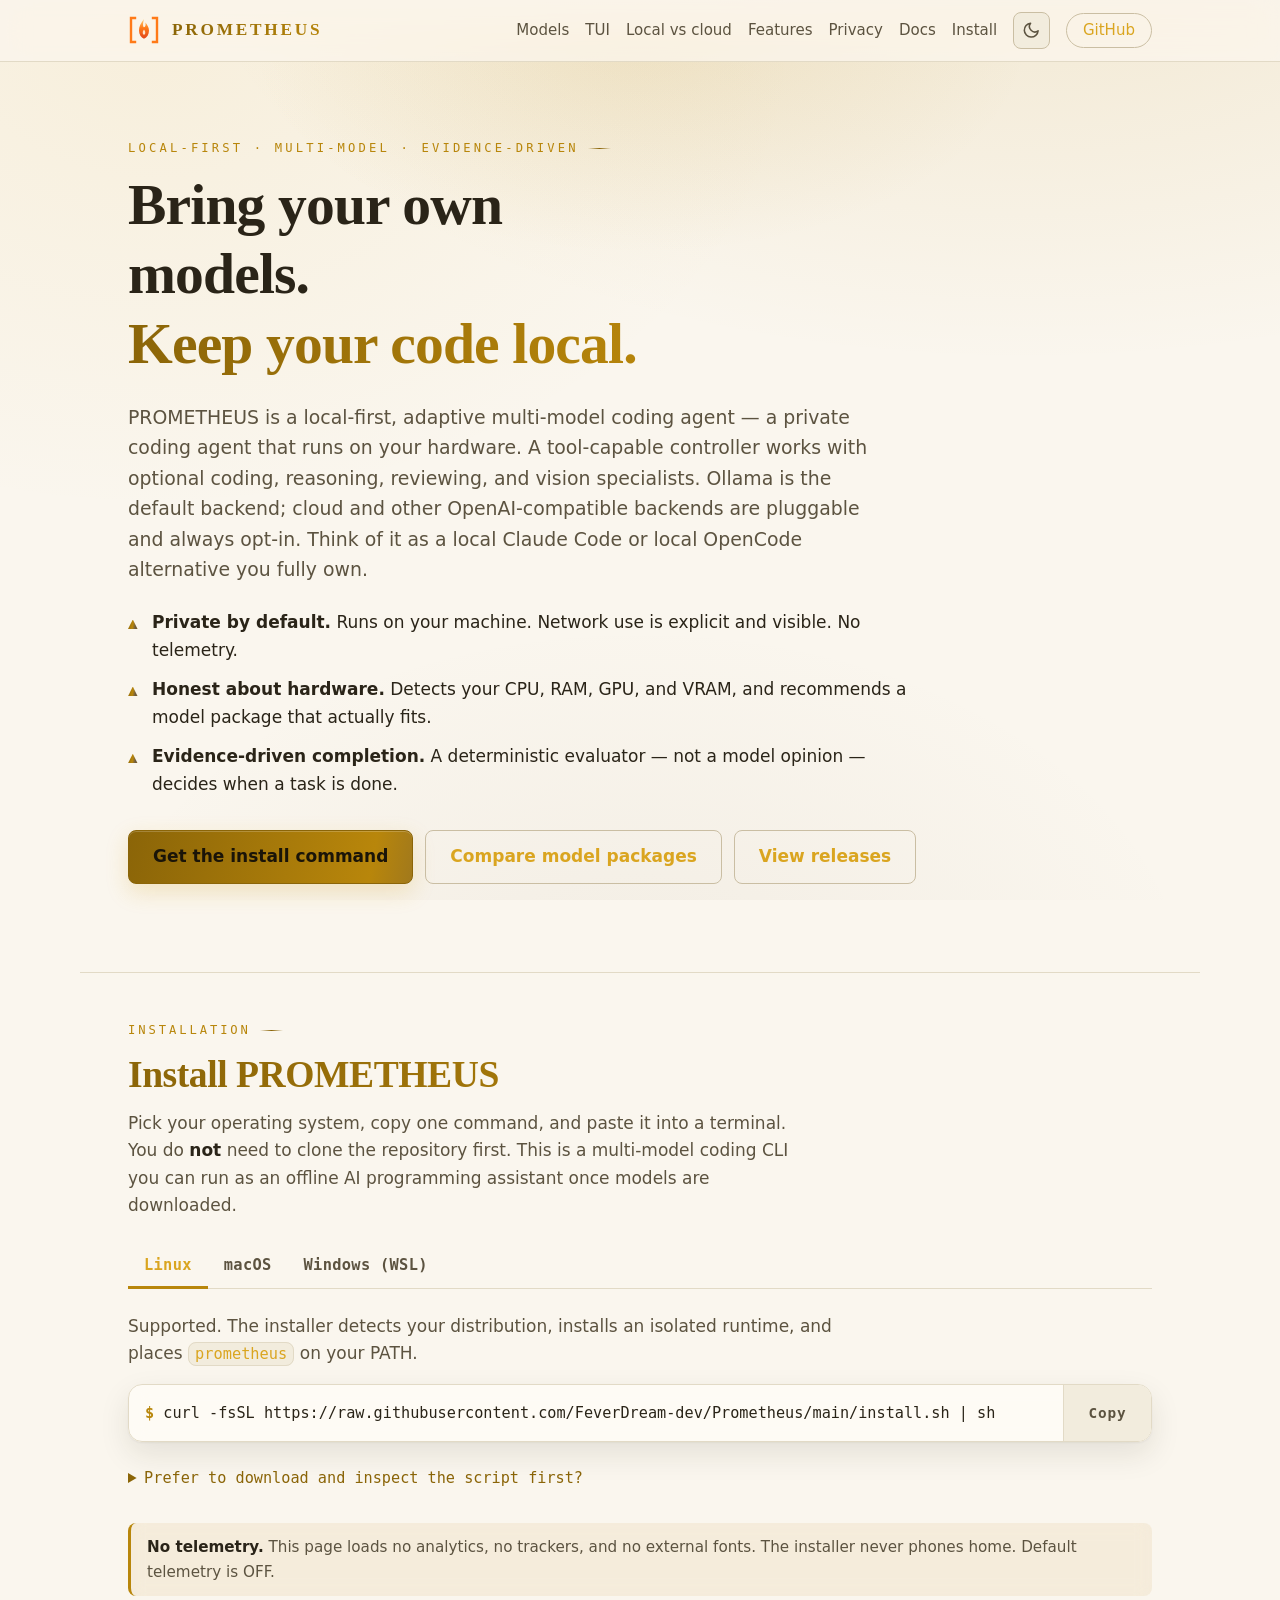
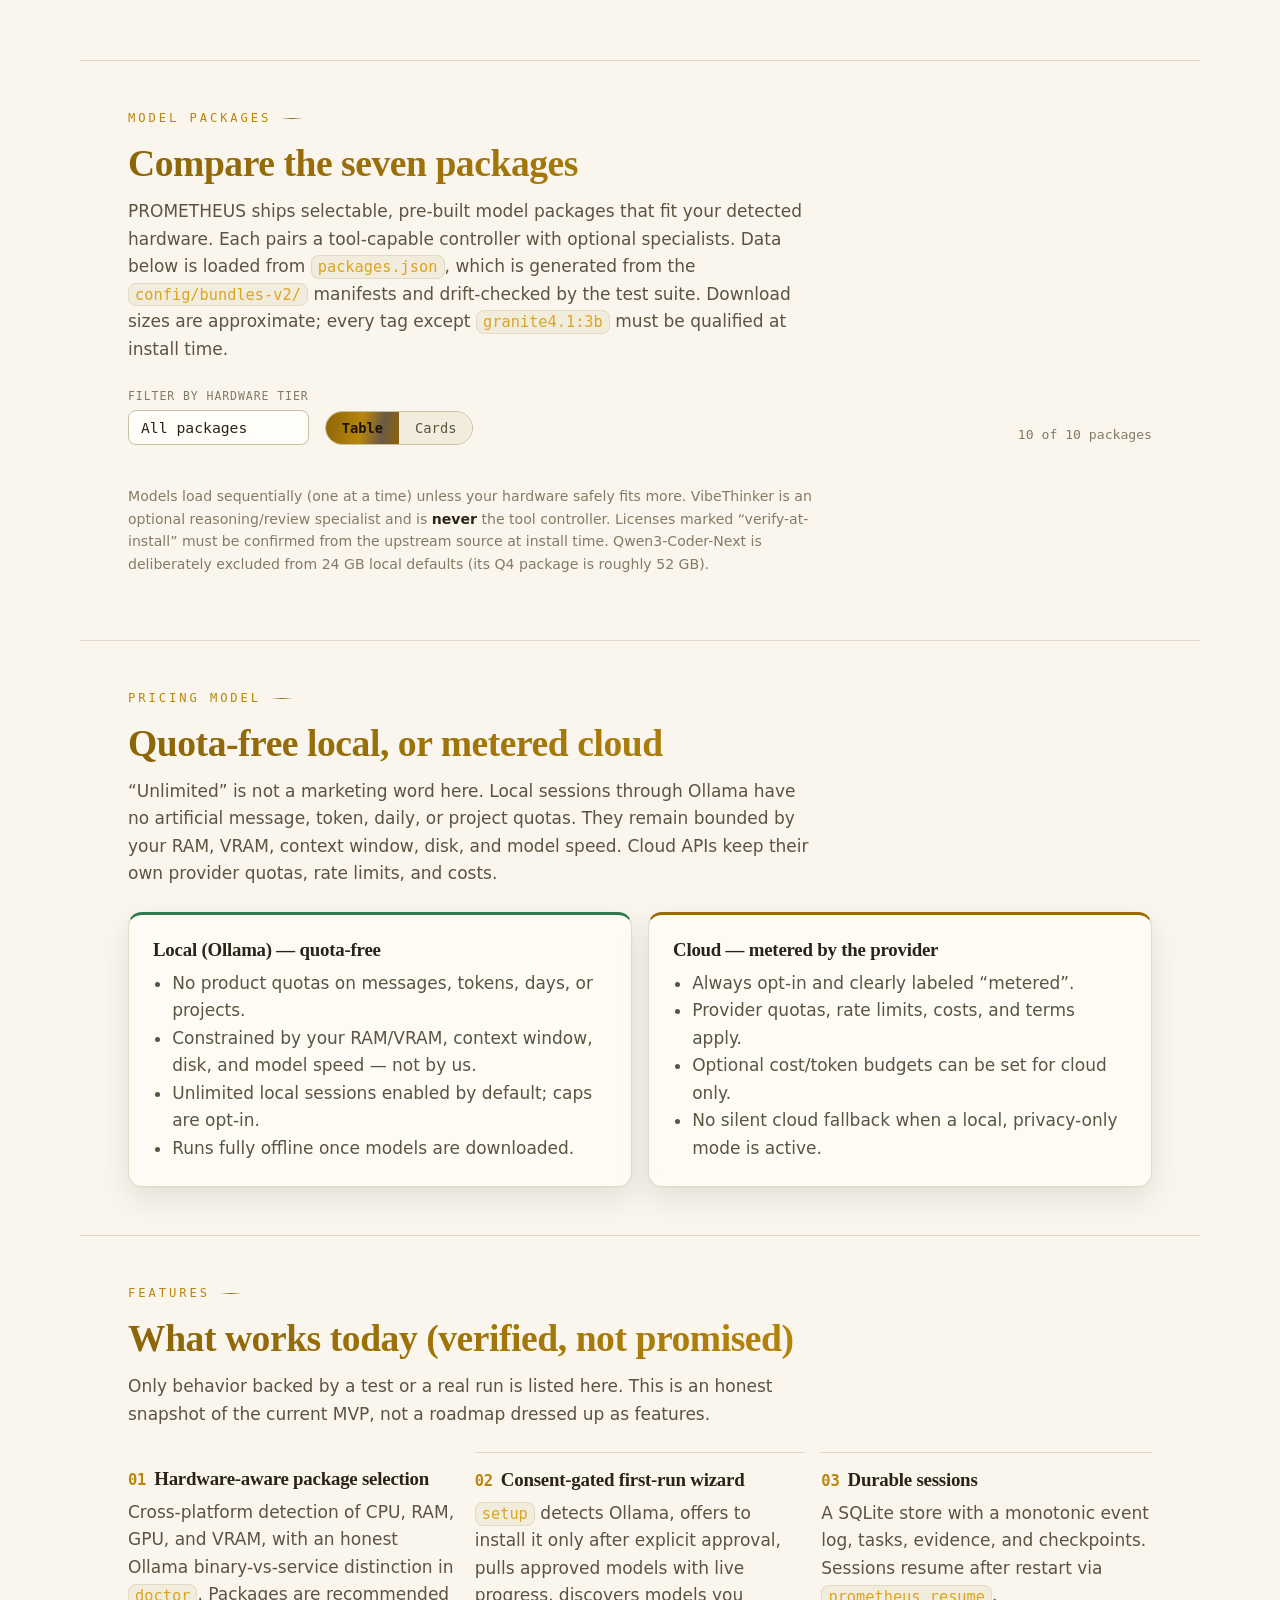
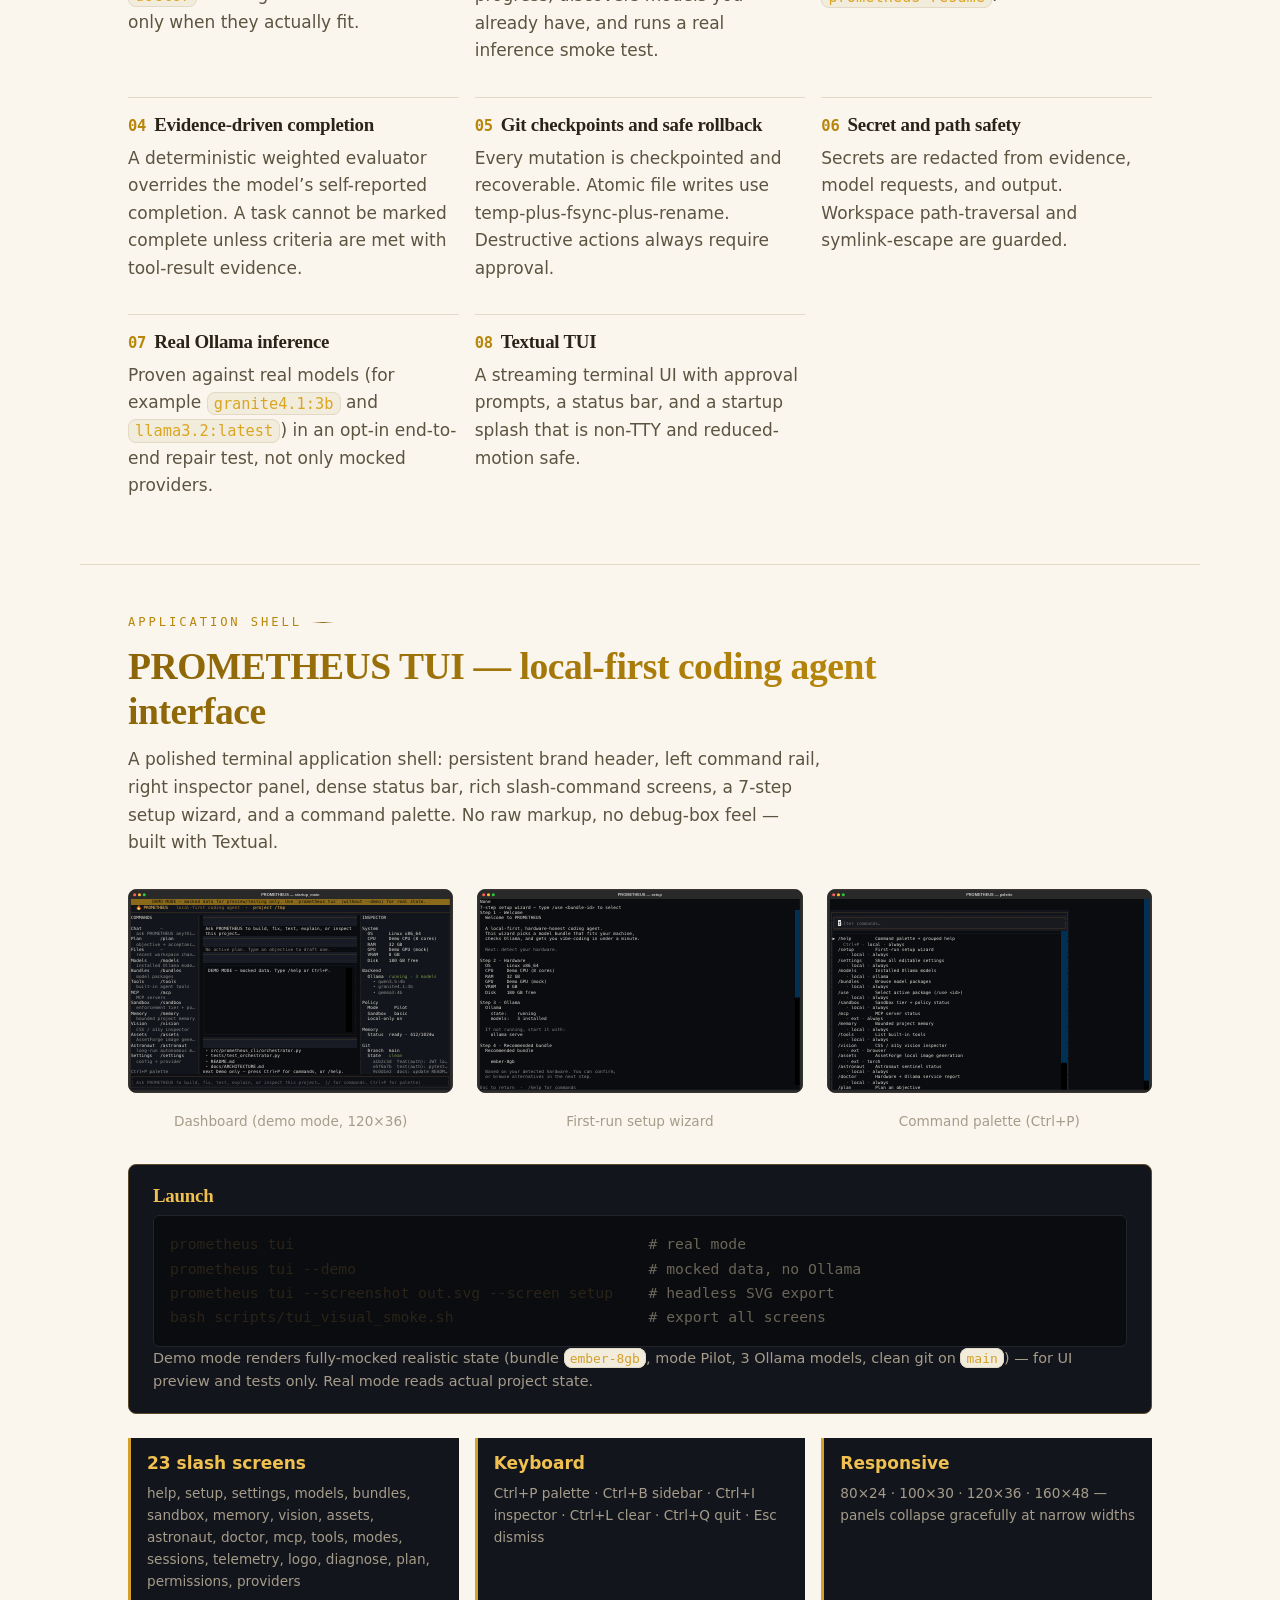
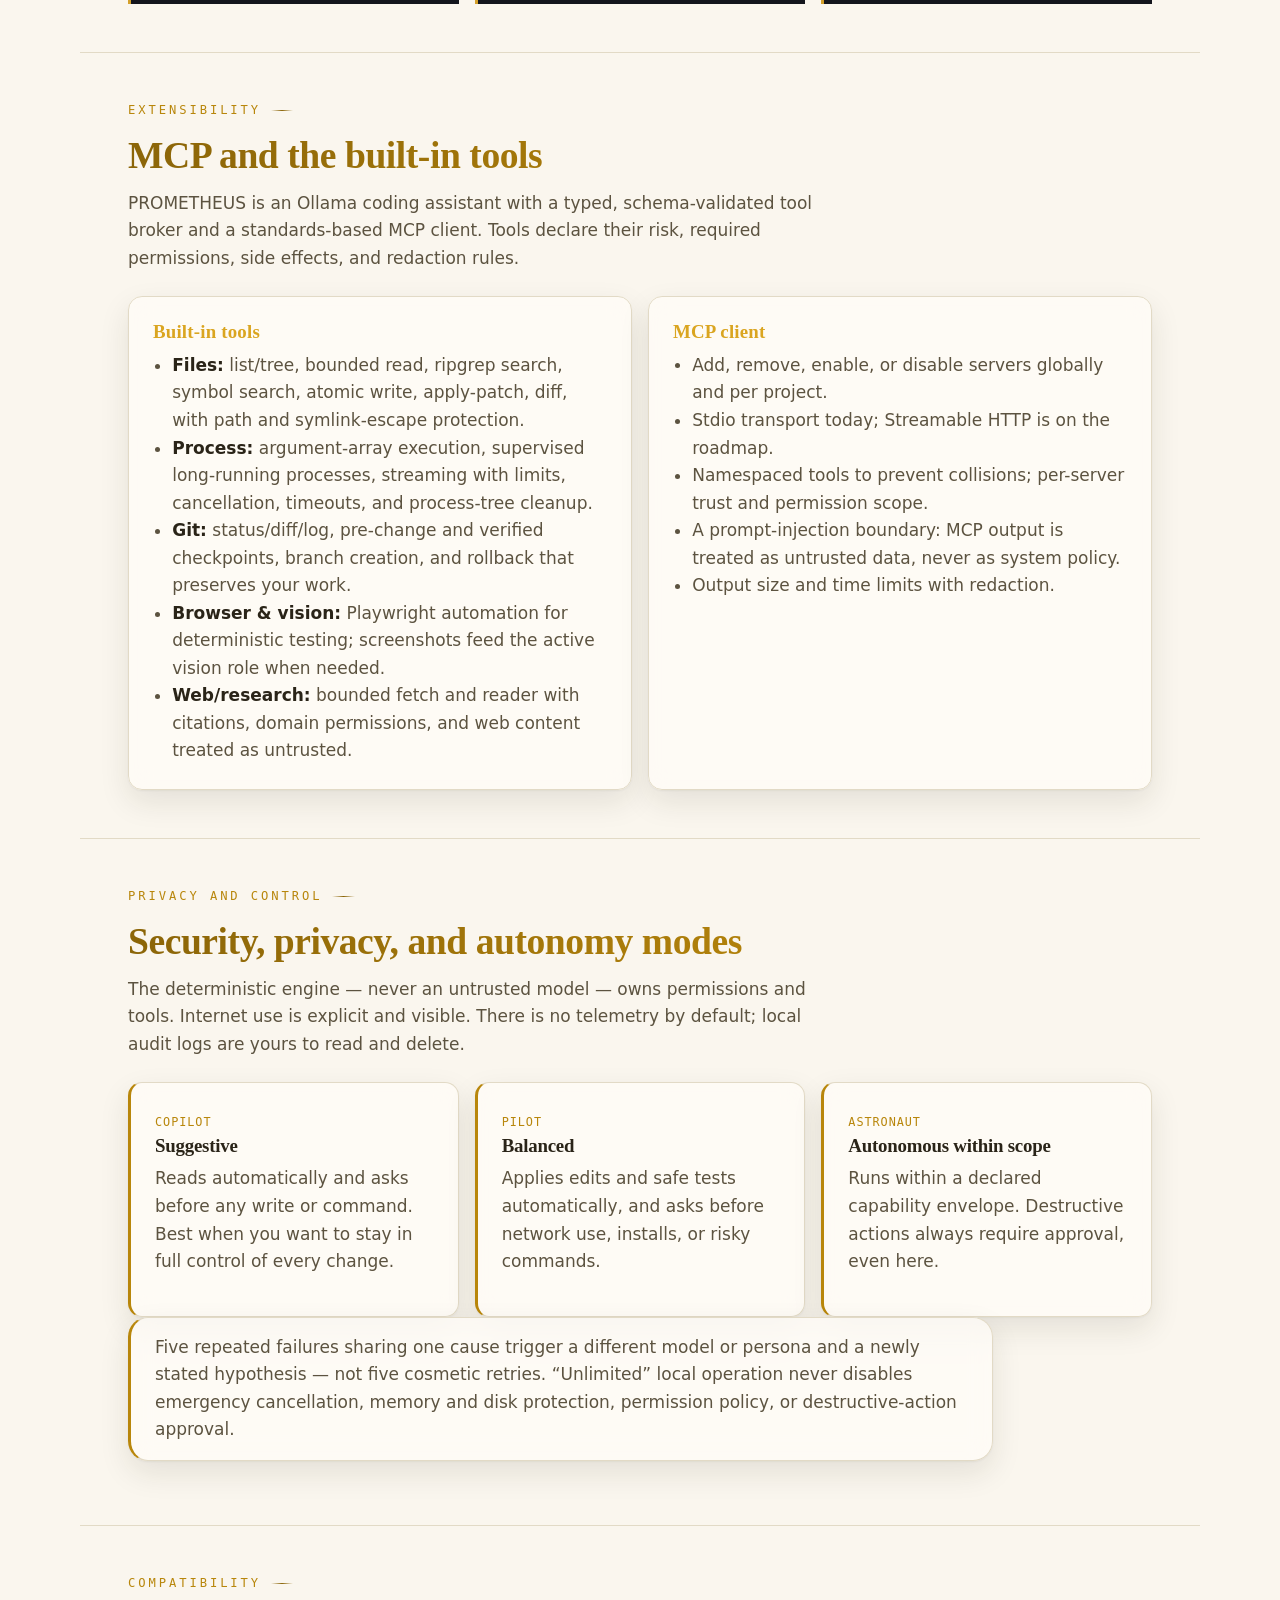
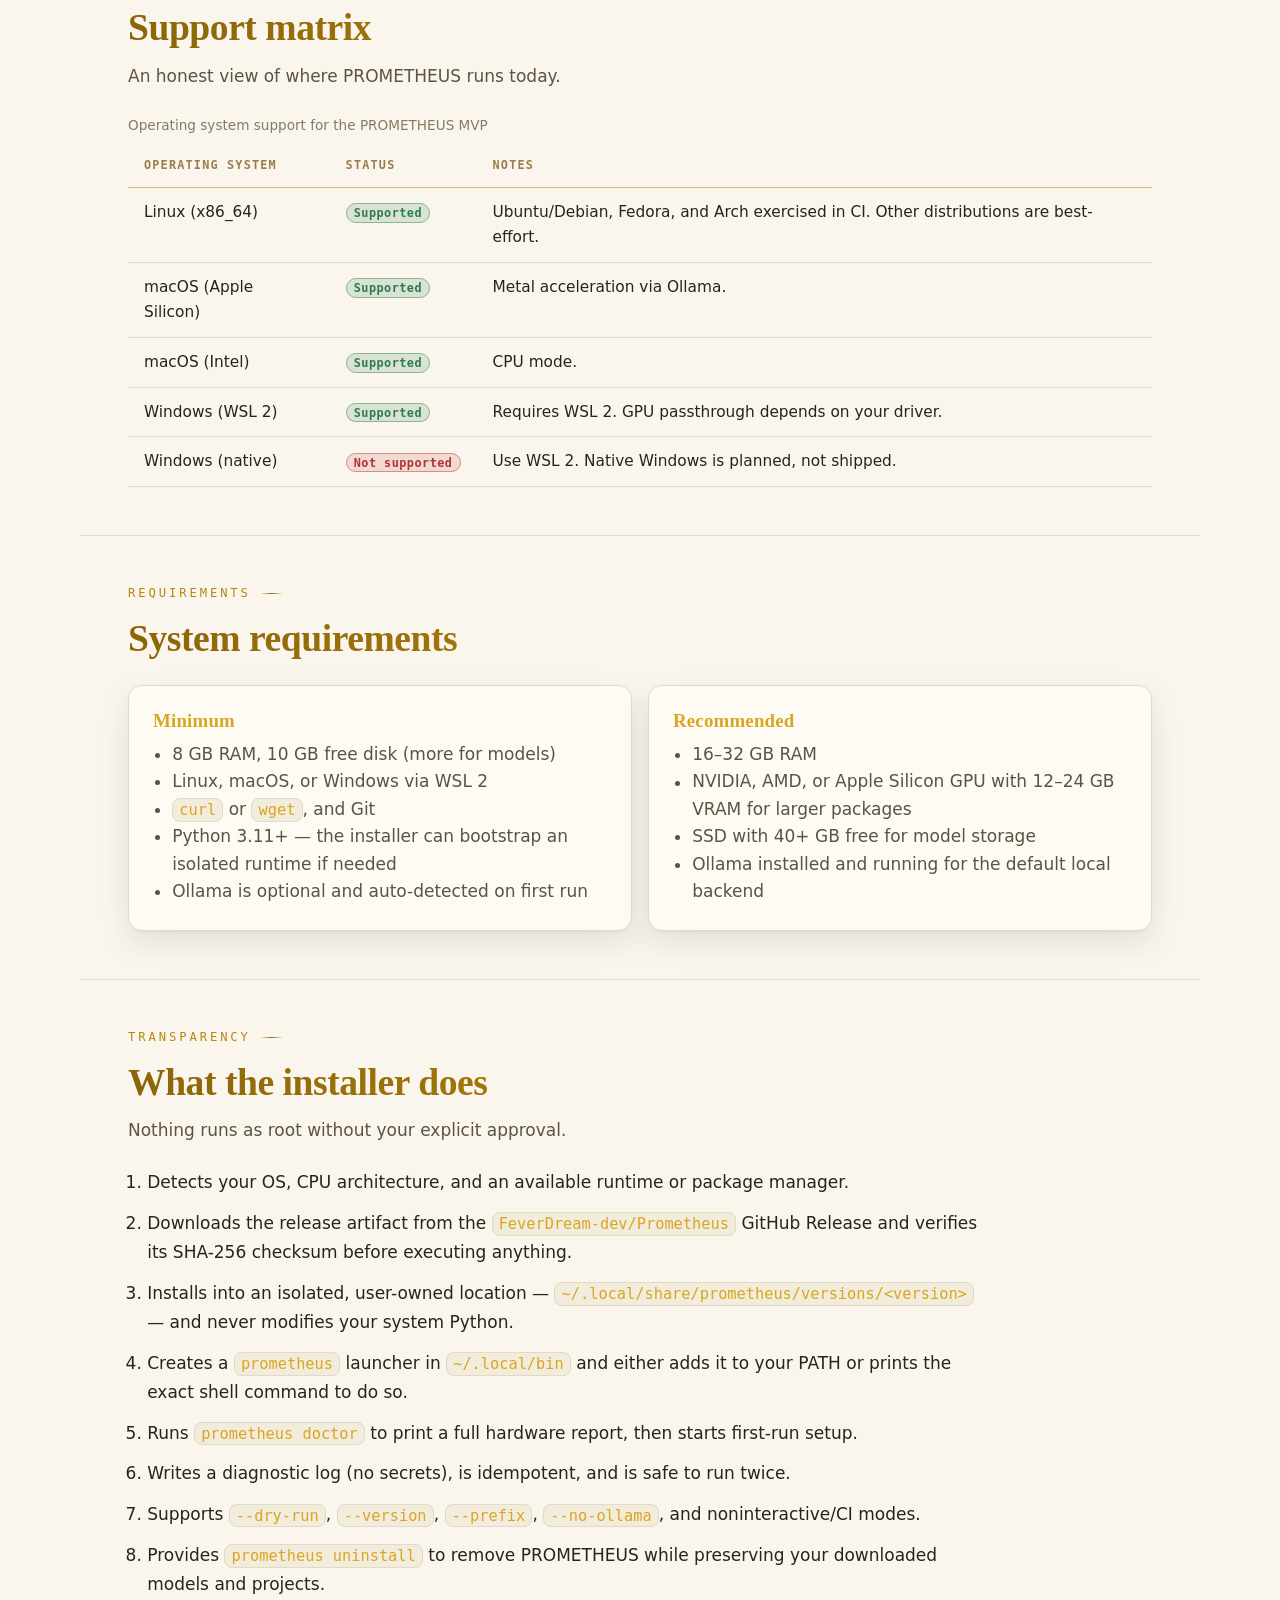
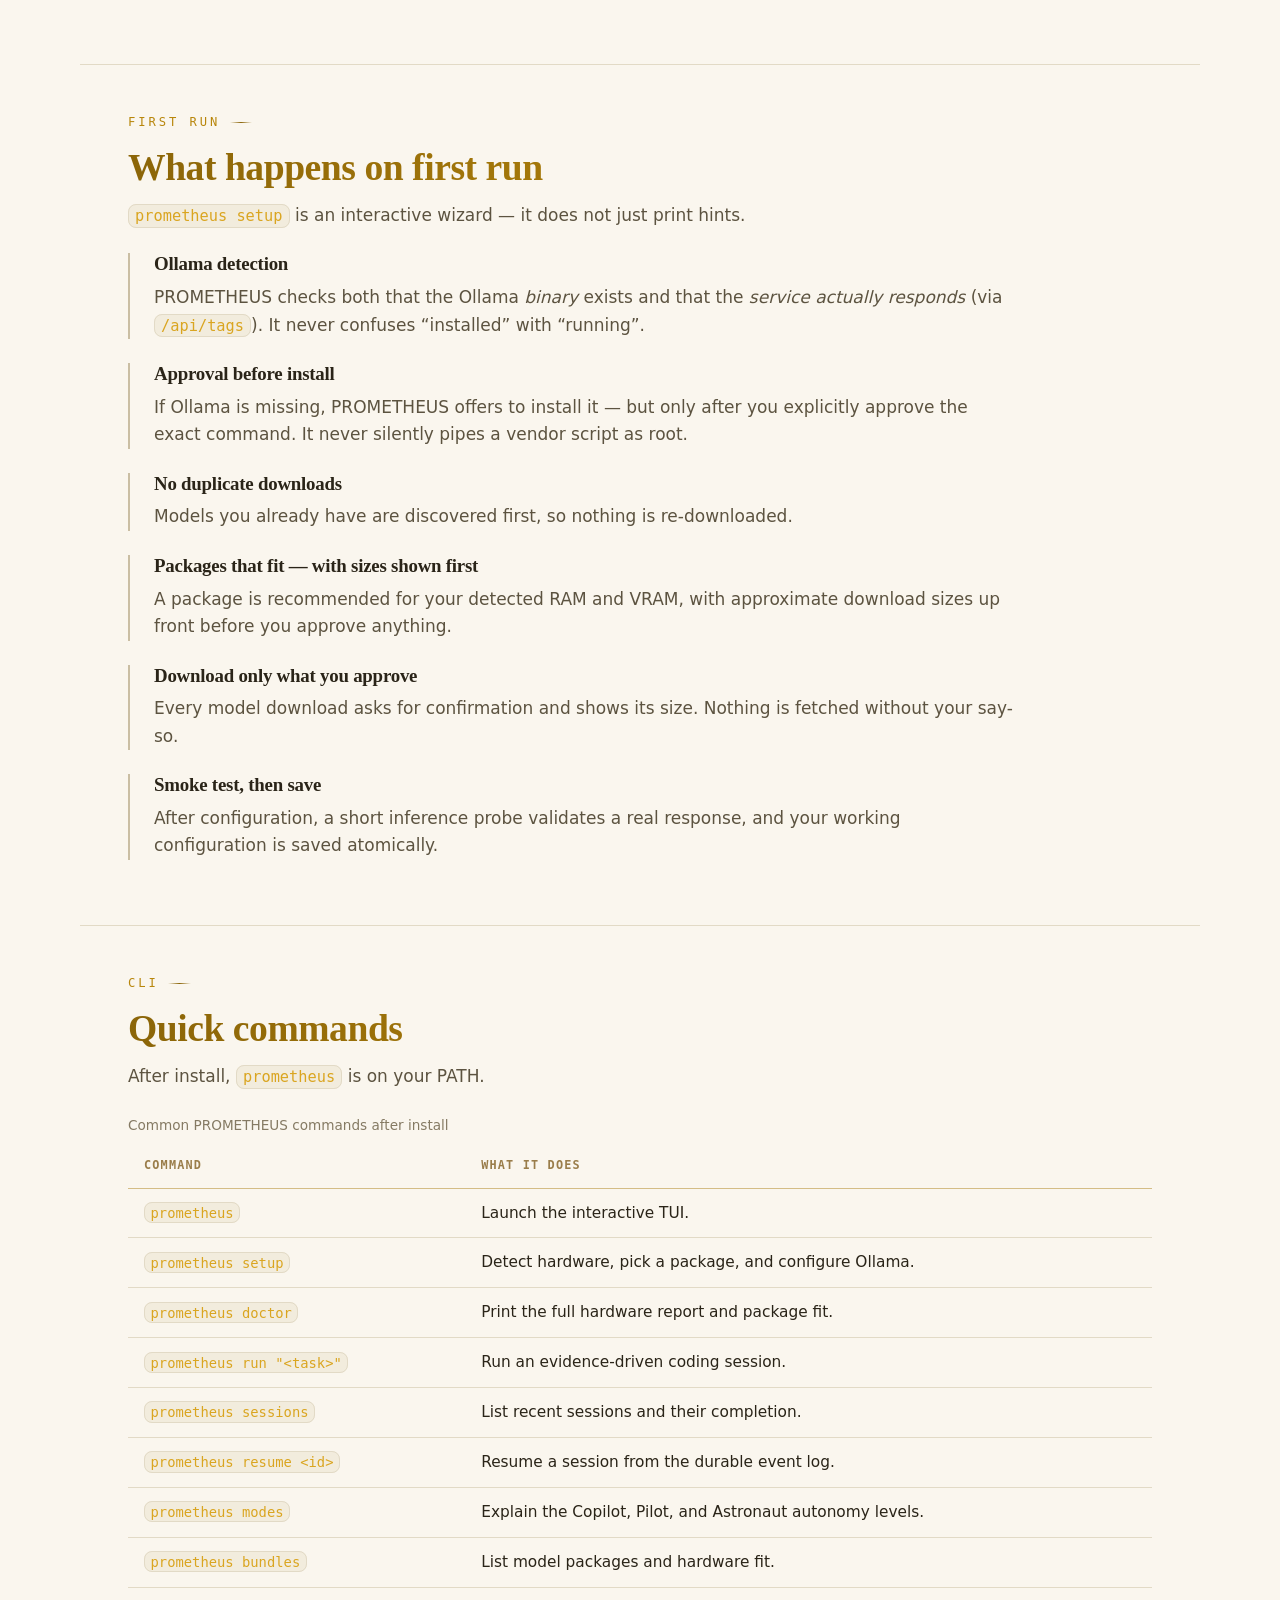
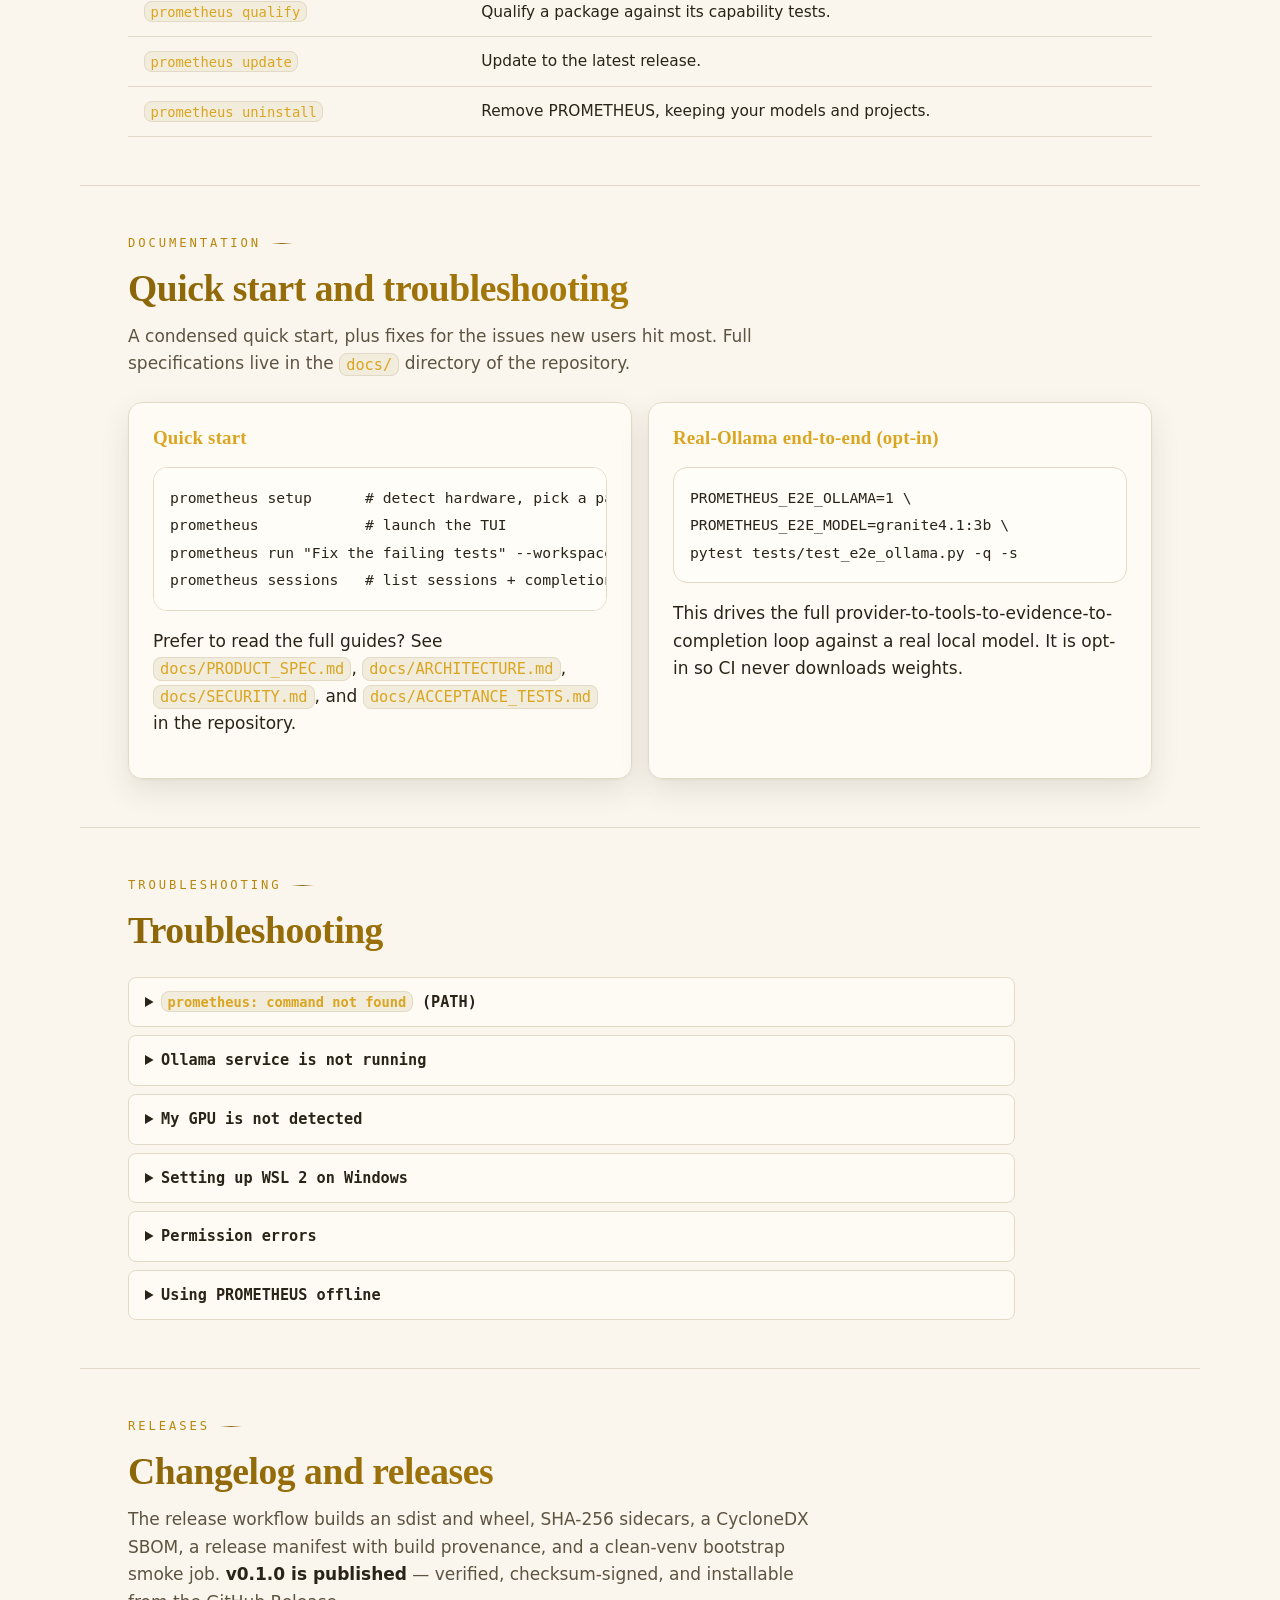
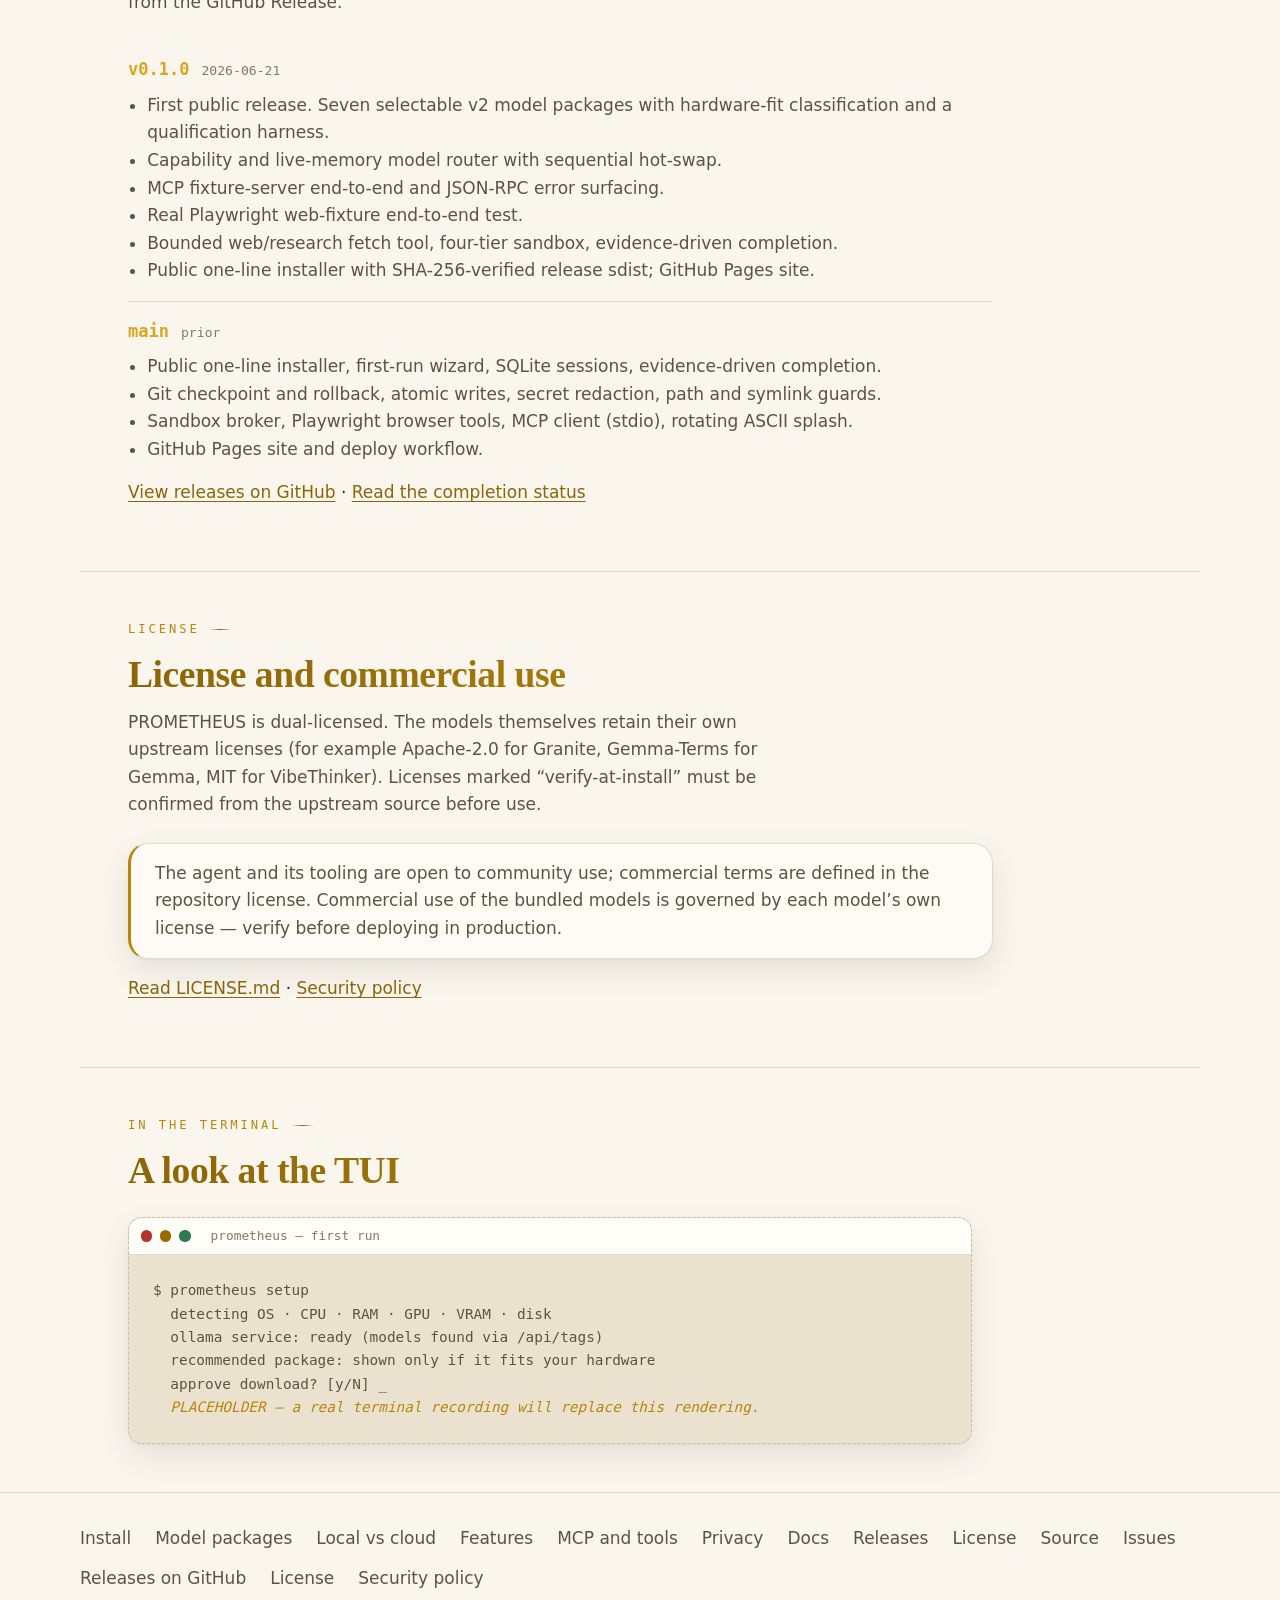
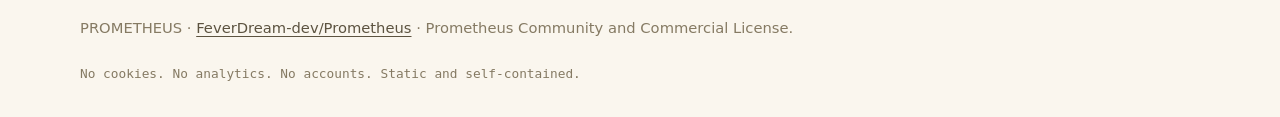
==== commit beecd951: "tui: rebuild Prometheus application shell Rebuild the TUI from a debug-box into a real local-first c" ====
--- a/website/index.html
+++ b/website/index.html
@@ -130,6 +130,7 @@
       </a>
       <nav class="top-nav" aria-label="Page sections">
         <a href="#packages">Models</a>
+        <a href="#tui">TUI</a>
         <a href="#quota">Local vs cloud</a>
         <a href="#features">Features</a>
         <a href="#security">Privacy</a>
@@ -387,6 +388,62 @@
         <div class="feat">
           <h3><span class="num">08</span>Textual TUI</h3>
           <p>A streaming terminal UI with approval prompts, a status bar, and a startup splash that is non-TTY and reduced-motion safe.</p>
+        </div>
+      </div>
+     </section>
+
+    <section id="tui" class="features" aria-labelledby="tui-title">
+      <div class="section-head">
+        <span class="eyebrow">Application shell</span>
+        <h2 id="tui-title">PROMETHEUS TUI — local-first coding agent interface</h2>
+        <p class="section-lead">
+          A polished terminal application shell: persistent brand header, left
+          command rail, right inspector panel, dense status bar, rich slash-command
+          screens, a 7-step setup wizard, and a command palette. No raw markup,
+          no debug-box feel — built with Textual.
+        </p>
+      </div>
+
+      <div class="feature-grid" style="display:grid;grid-template-columns:repeat(auto-fit,minmax(320px,1fr));gap:1.5rem;margin-top:2rem;">
+        <figure style="margin:0;">
+          <img src="assets/tui-dashboard.svg" alt="PROMETHEUS TUI dashboard — brand header, sidebar, inspector, status bar" loading="lazy" style="width:100%;border:1px solid #3a3530;border-radius:8px;background:#0b0c10;">
+          <figcaption style="color:#a59c8a;font-size:.85rem;margin-top:.5rem;text-align:center;">Dashboard (demo mode, 120×36)</figcaption>
+        </figure>
+        <figure style="margin:0;">
+          <img src="assets/tui-setup.svg" alt="PROMETHEUS setup wizard — 7 steps from welcome to start coding" loading="lazy" style="width:100%;border:1px solid #3a3530;border-radius:8px;background:#0b0c10;">
+          <figcaption style="color:#a59c8a;font-size:.85rem;margin-top:.5rem;text-align:center;">First-run setup wizard</figcaption>
+        </figure>
+        <figure style="margin:0;">
+          <img src="assets/tui-palette.svg" alt="PROMETHEUS command palette — Ctrl+P with metadata-rich entries" loading="lazy" style="width:100%;border:1px solid #3a3530;border-radius:8px;background:#0b0c10;">
+          <figcaption style="color:#a59c8a;font-size:.85rem;margin-top:.5rem;text-align:center;">Command palette (Ctrl+P)</figcaption>
+        </figure>
+      </div>
+
+      <div style="margin-top:2rem;background:#13151c;border:1px solid #5b4a2a;border-radius:8px;padding:1.25rem 1.5rem;">
+        <h3 style="color:#f0c050;margin-top:0;">Launch</h3>
+        <pre style="background:#0b0c10;border:1px solid #23252d;border-radius:6px;padding:1rem;overflow-x:auto;color:#e6e2d8;font-size:.9rem;margin:0;"><code>prometheus tui                                        <span style="color:#6b6557;"># real mode</span>
+prometheus tui --demo                                 <span style="color:#6b6557;"># mocked data, no Ollama</span>
+prometheus tui --screenshot out.svg --screen setup    <span style="color:#6b6557;"># headless SVG export</span>
+bash scripts/tui_visual_smoke.sh                      <span style="color:#6b6557;"># export all screens</span></code></pre>
+        <p style="color:#a59c8a;margin-bottom:0;font-size:.9rem;">
+          Demo mode renders fully-mocked realistic state (bundle <code style="color:#d4a02a;">ember-8gb</code>,
+          mode Pilot, 3 Ollama models, clean git on <code style="color:#d4a02a;">main</code>)
+          — for UI preview and tests only. Real mode reads actual project state.
+        </p>
+      </div>
+
+      <div style="margin-top:1.5rem;display:grid;grid-template-columns:repeat(auto-fit,minmax(220px,1fr));gap:1rem;">
+        <div style="background:#13151c;border-left:3px solid #d4a02a;padding:.75rem 1rem;">
+          <strong style="color:#f0c050;">23 slash screens</strong>
+          <p style="color:#a59c8a;margin:.25rem 0 0;font-size:.85rem;">help, setup, settings, models, bundles, sandbox, memory, vision, assets, astronaut, doctor, mcp, tools, modes, sessions, telemetry, logo, diagnose, plan, permissions, providers</p>
+        </div>
+        <div style="background:#13151c;border-left:3px solid #d4a02a;padding:.75rem 1rem;">
+          <strong style="color:#f0c050;">Keyboard</strong>
+          <p style="color:#a59c8a;margin:.25rem 0 0;font-size:.85rem;">Ctrl+P palette · Ctrl+B sidebar · Ctrl+I inspector · Ctrl+L clear · Ctrl+Q quit · Esc dismiss</p>
+        </div>
+        <div style="background:#13151c;border-left:3px solid #d4a02a;padding:.75rem 1rem;">
+          <strong style="color:#f0c050;">Responsive</strong>
+          <p style="color:#a59c8a;margin:.25rem 0 0;font-size:.85rem;">80×24 · 100×30 · 120×36 · 160×48 — panels collapse gracefully at narrow widths</p>
         </div>
       </div>
     </section>
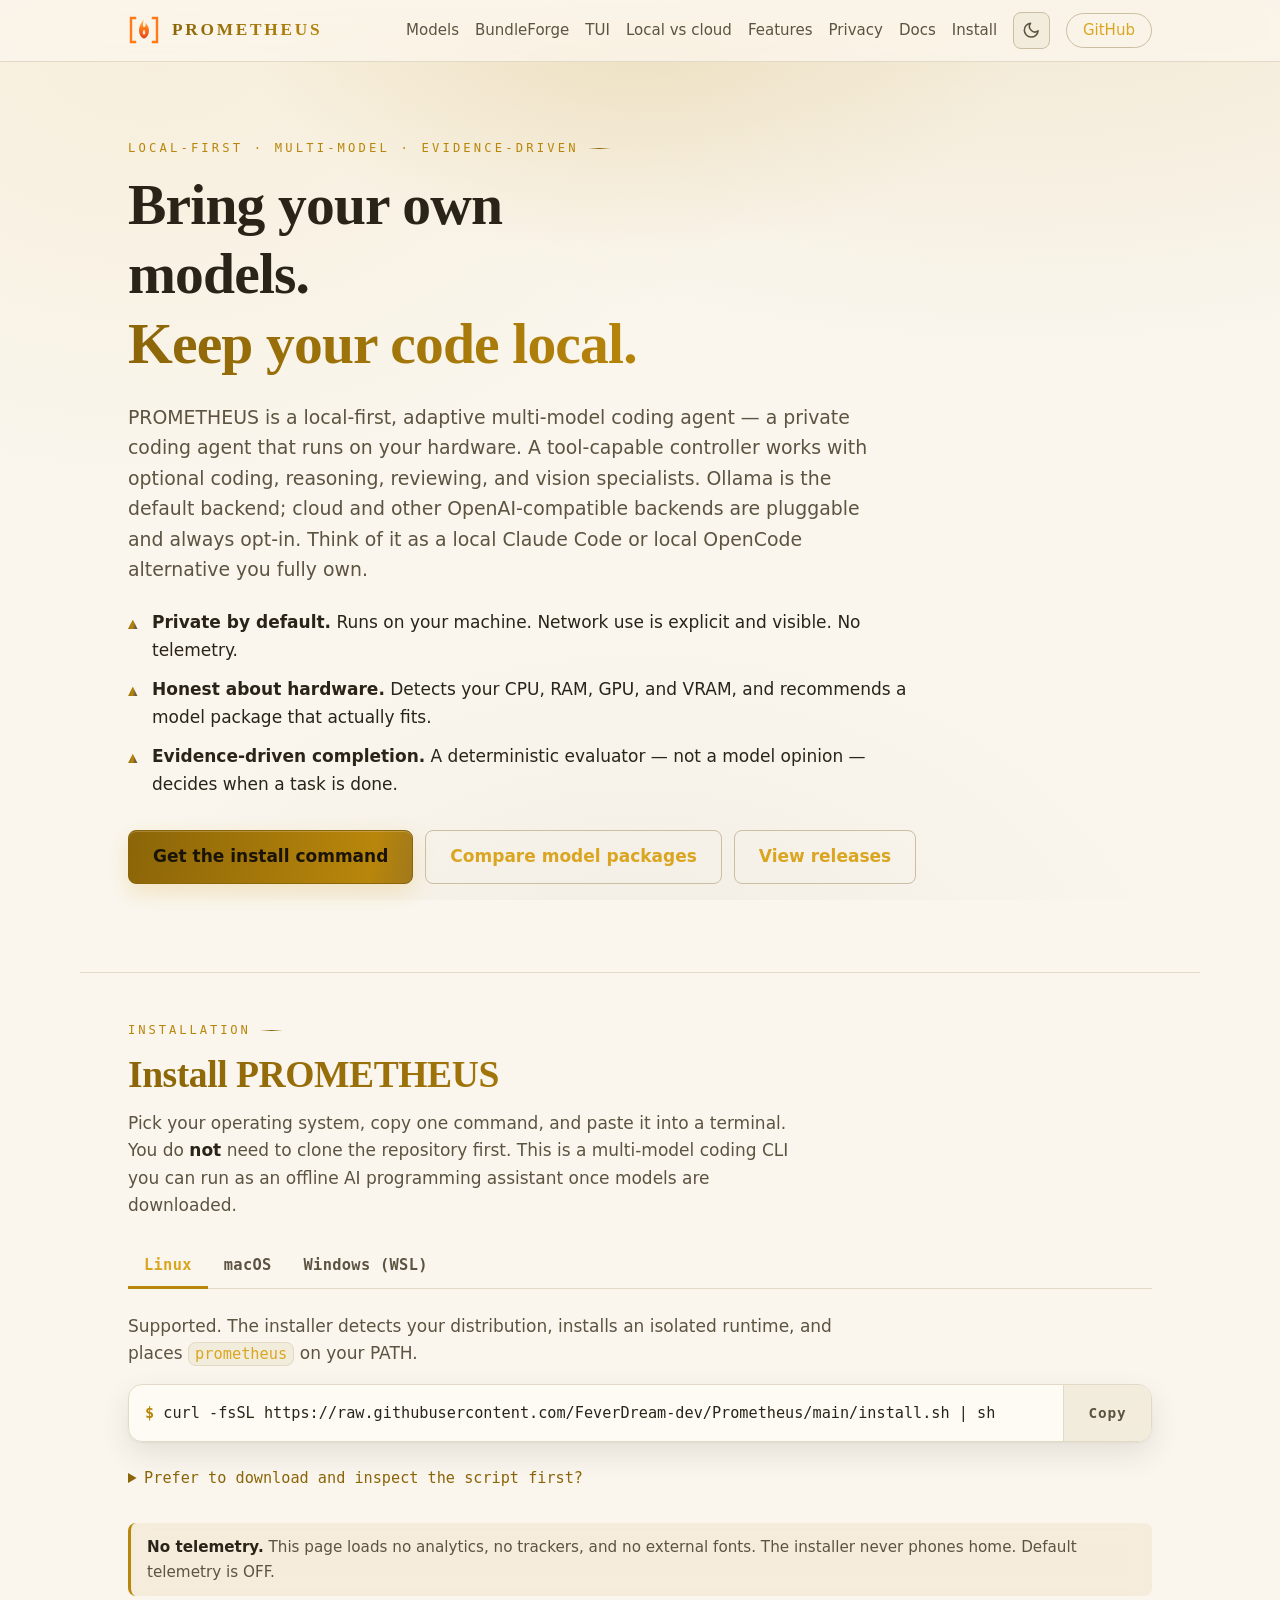
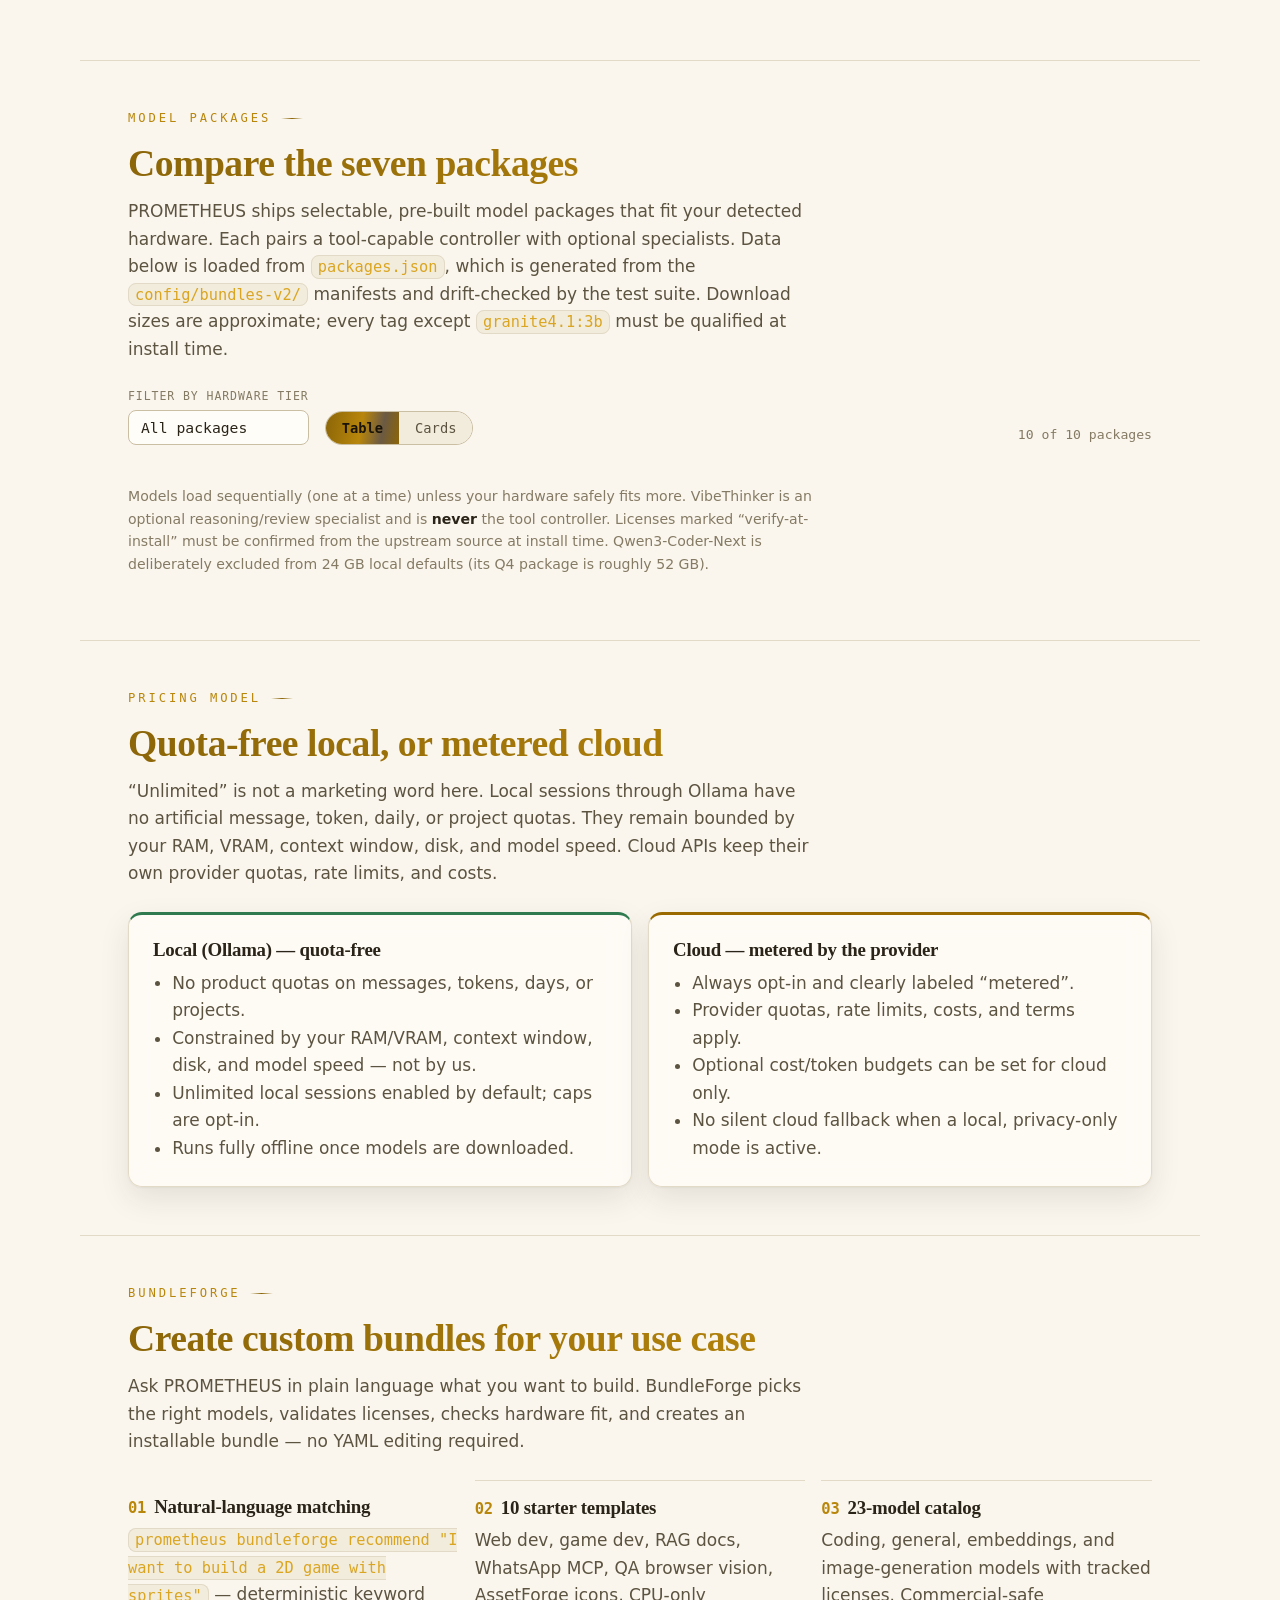
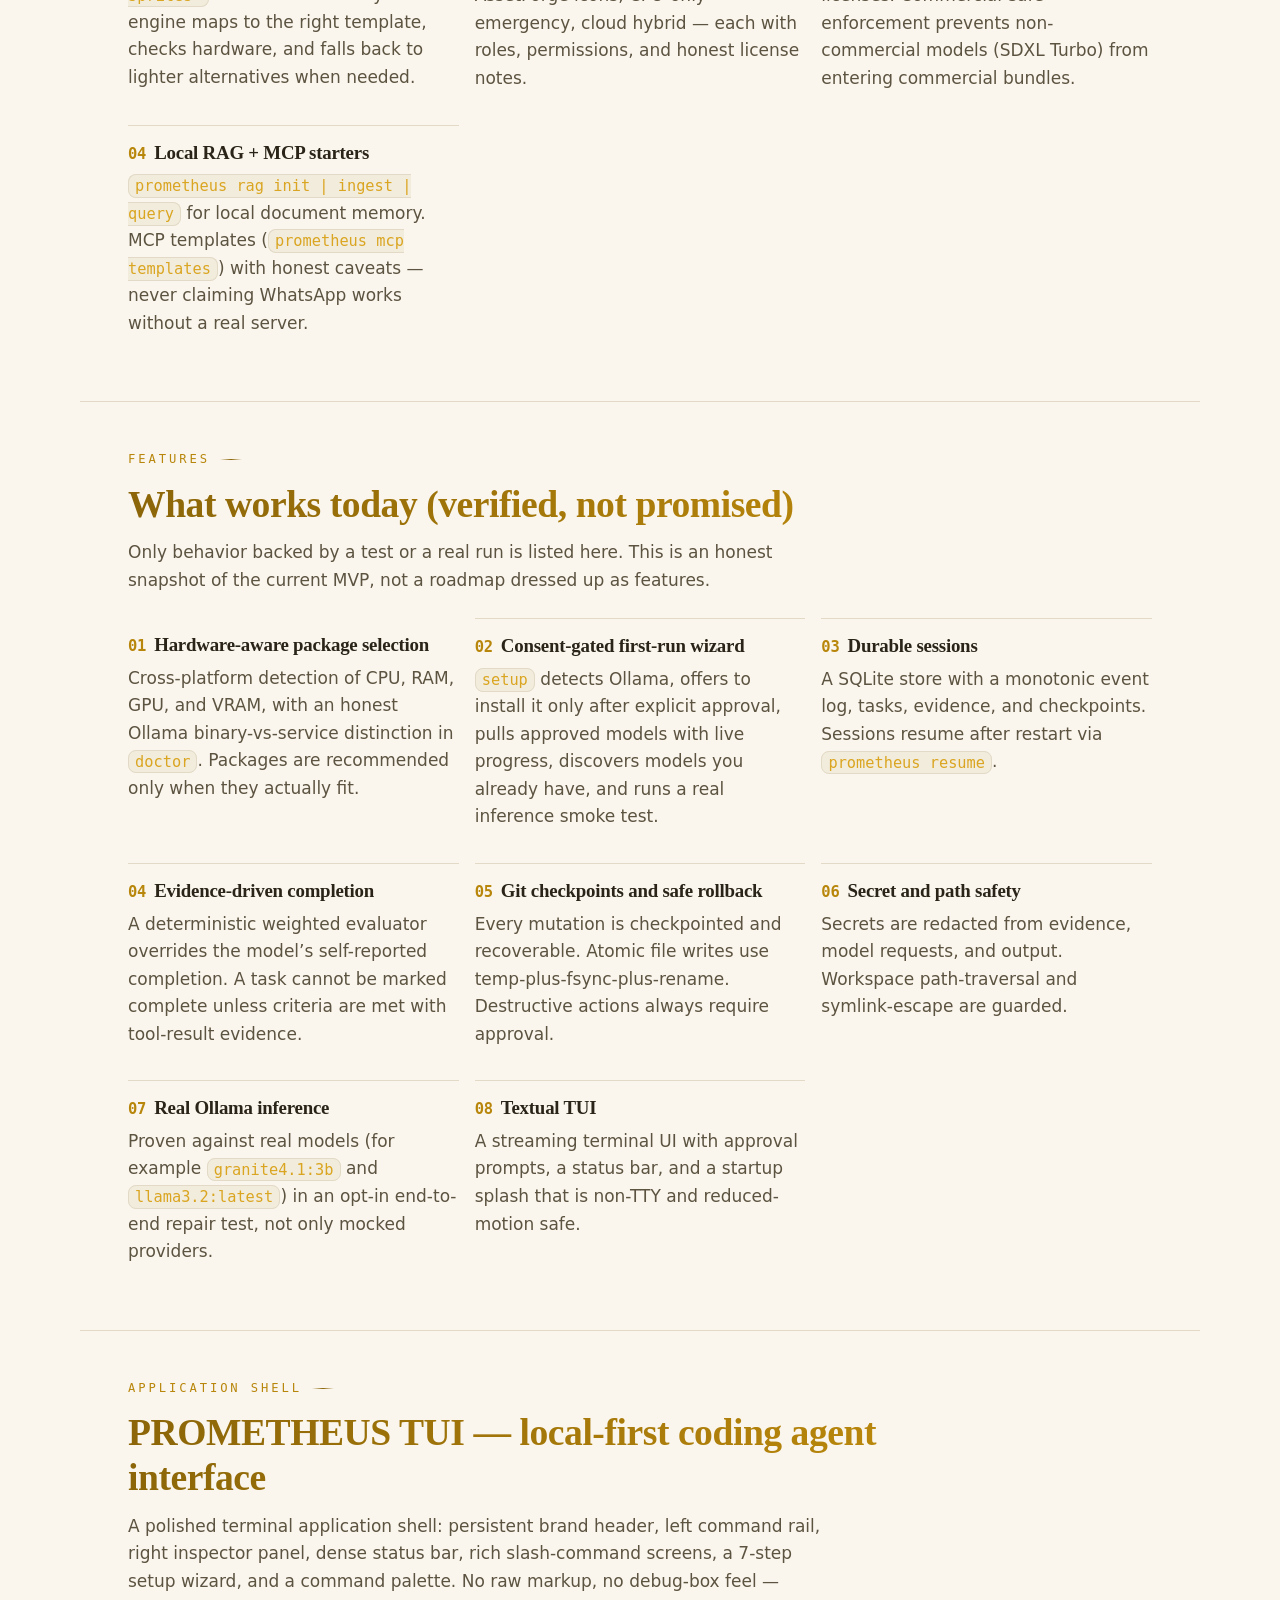
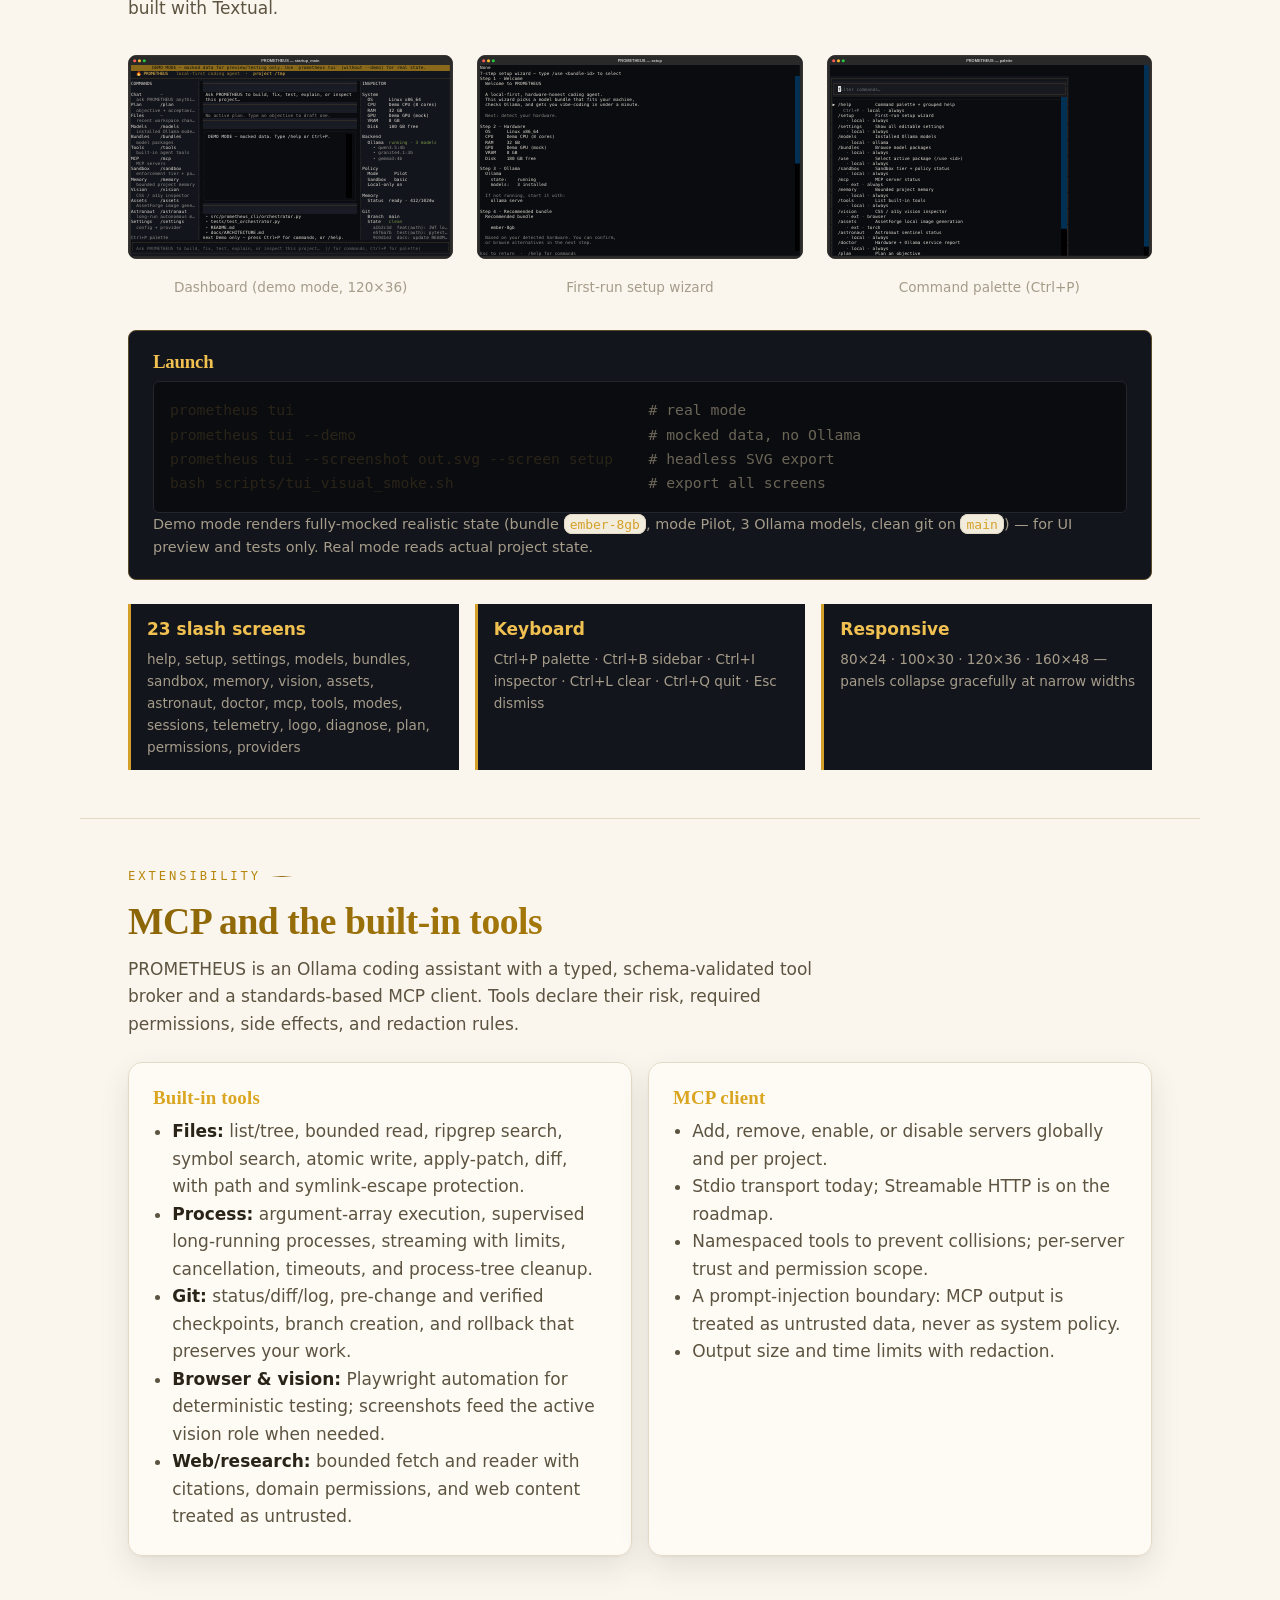
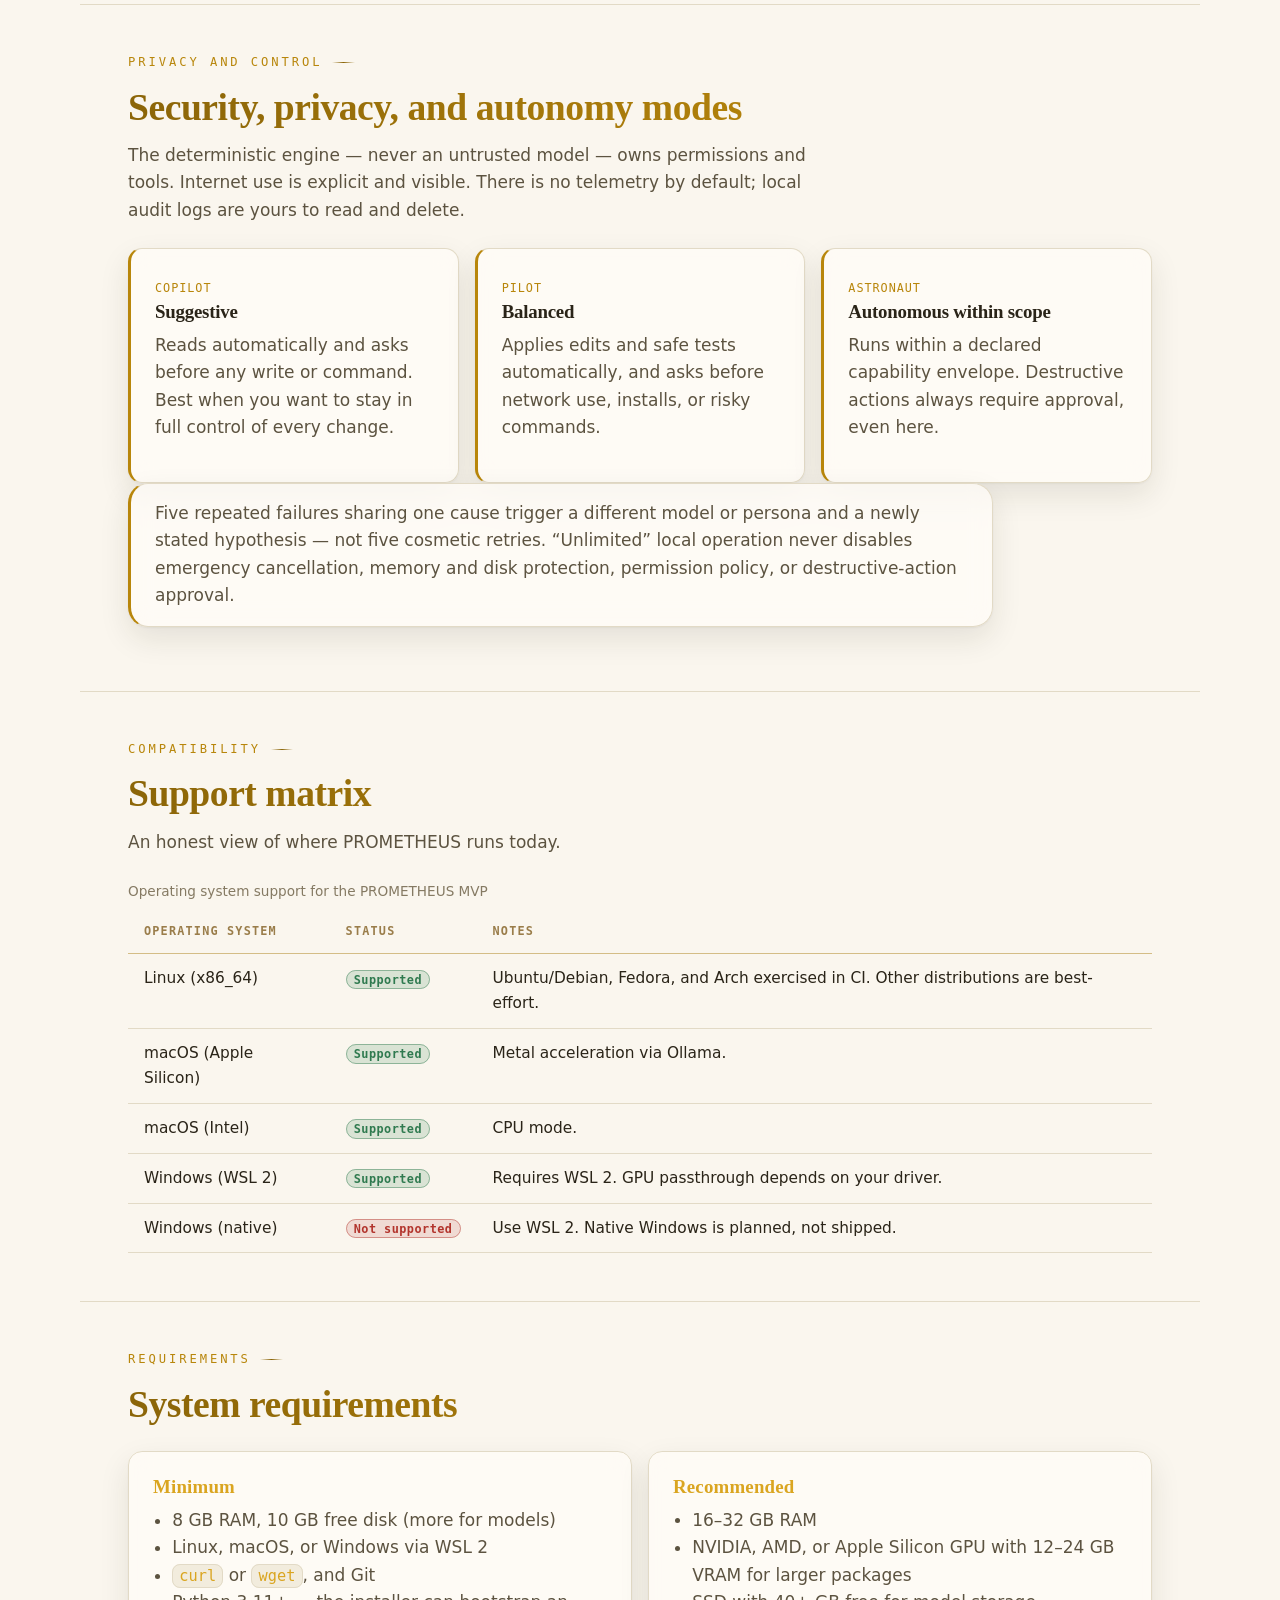
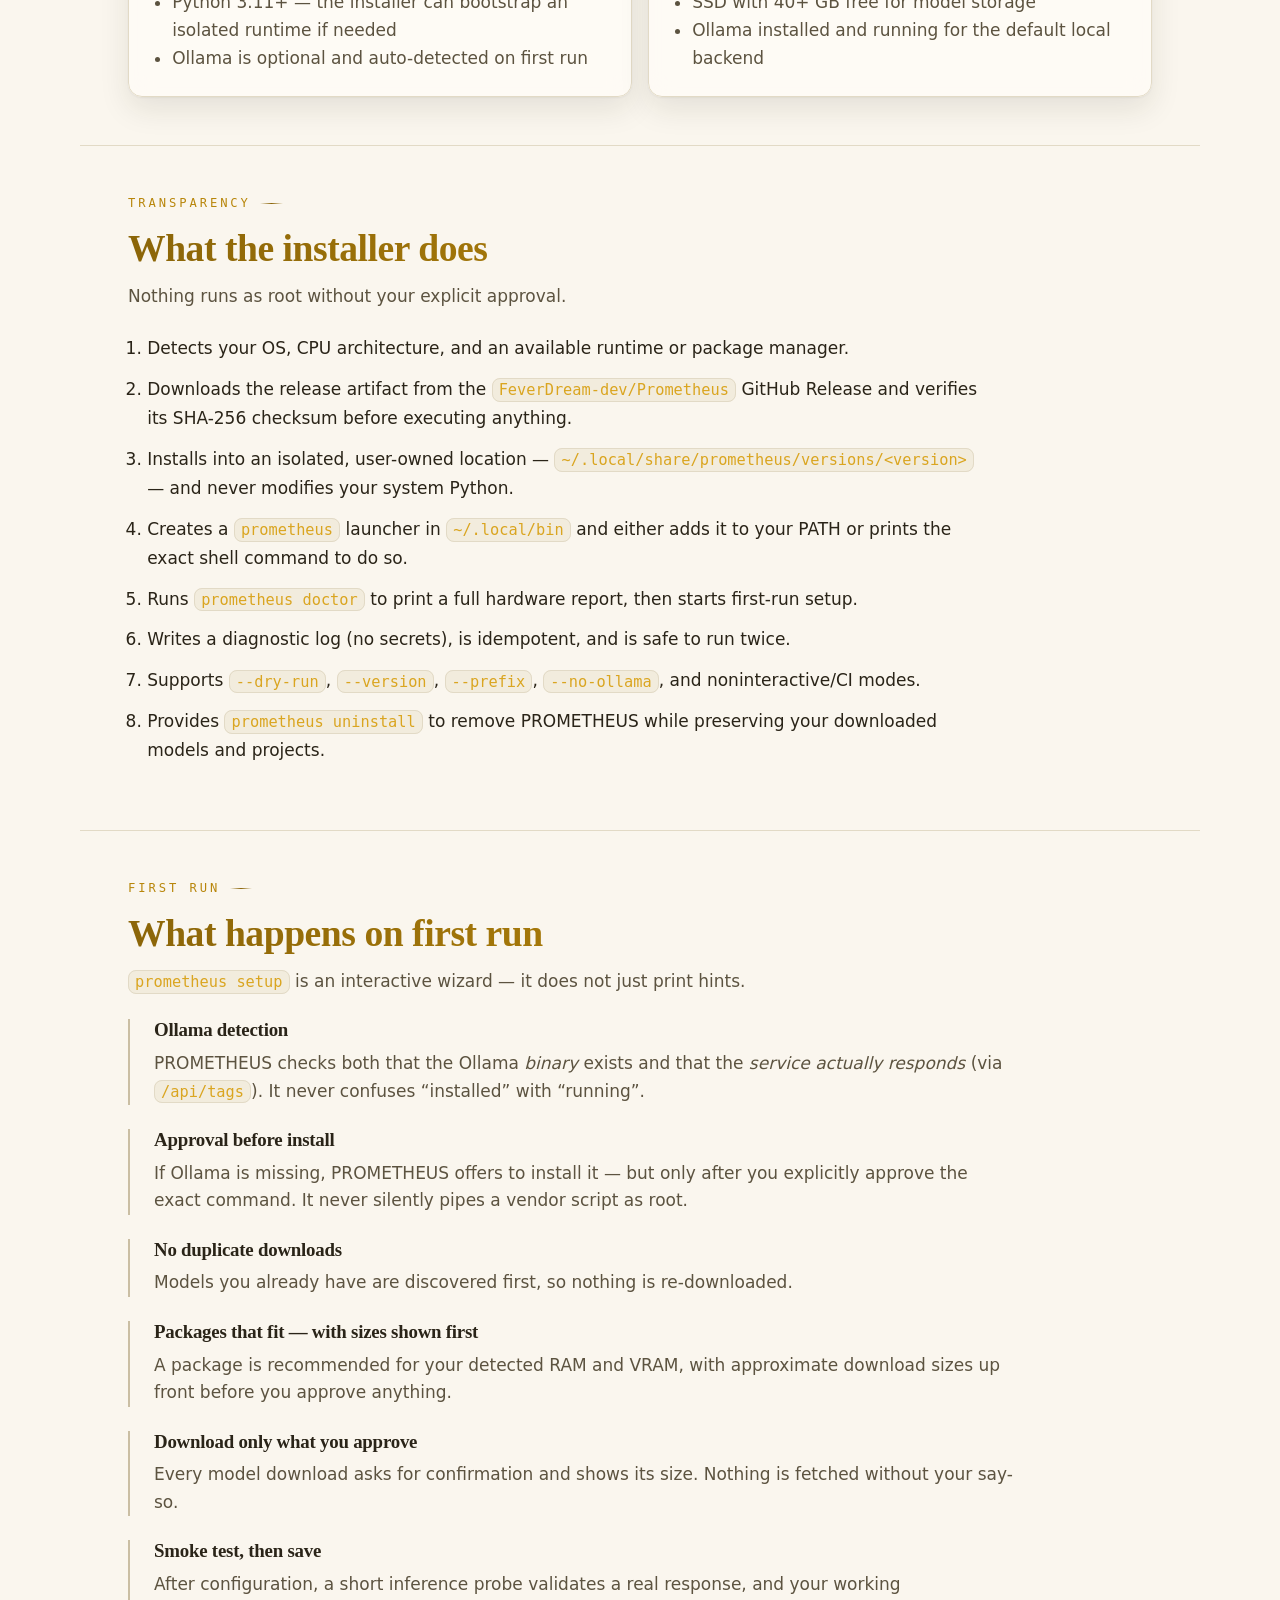
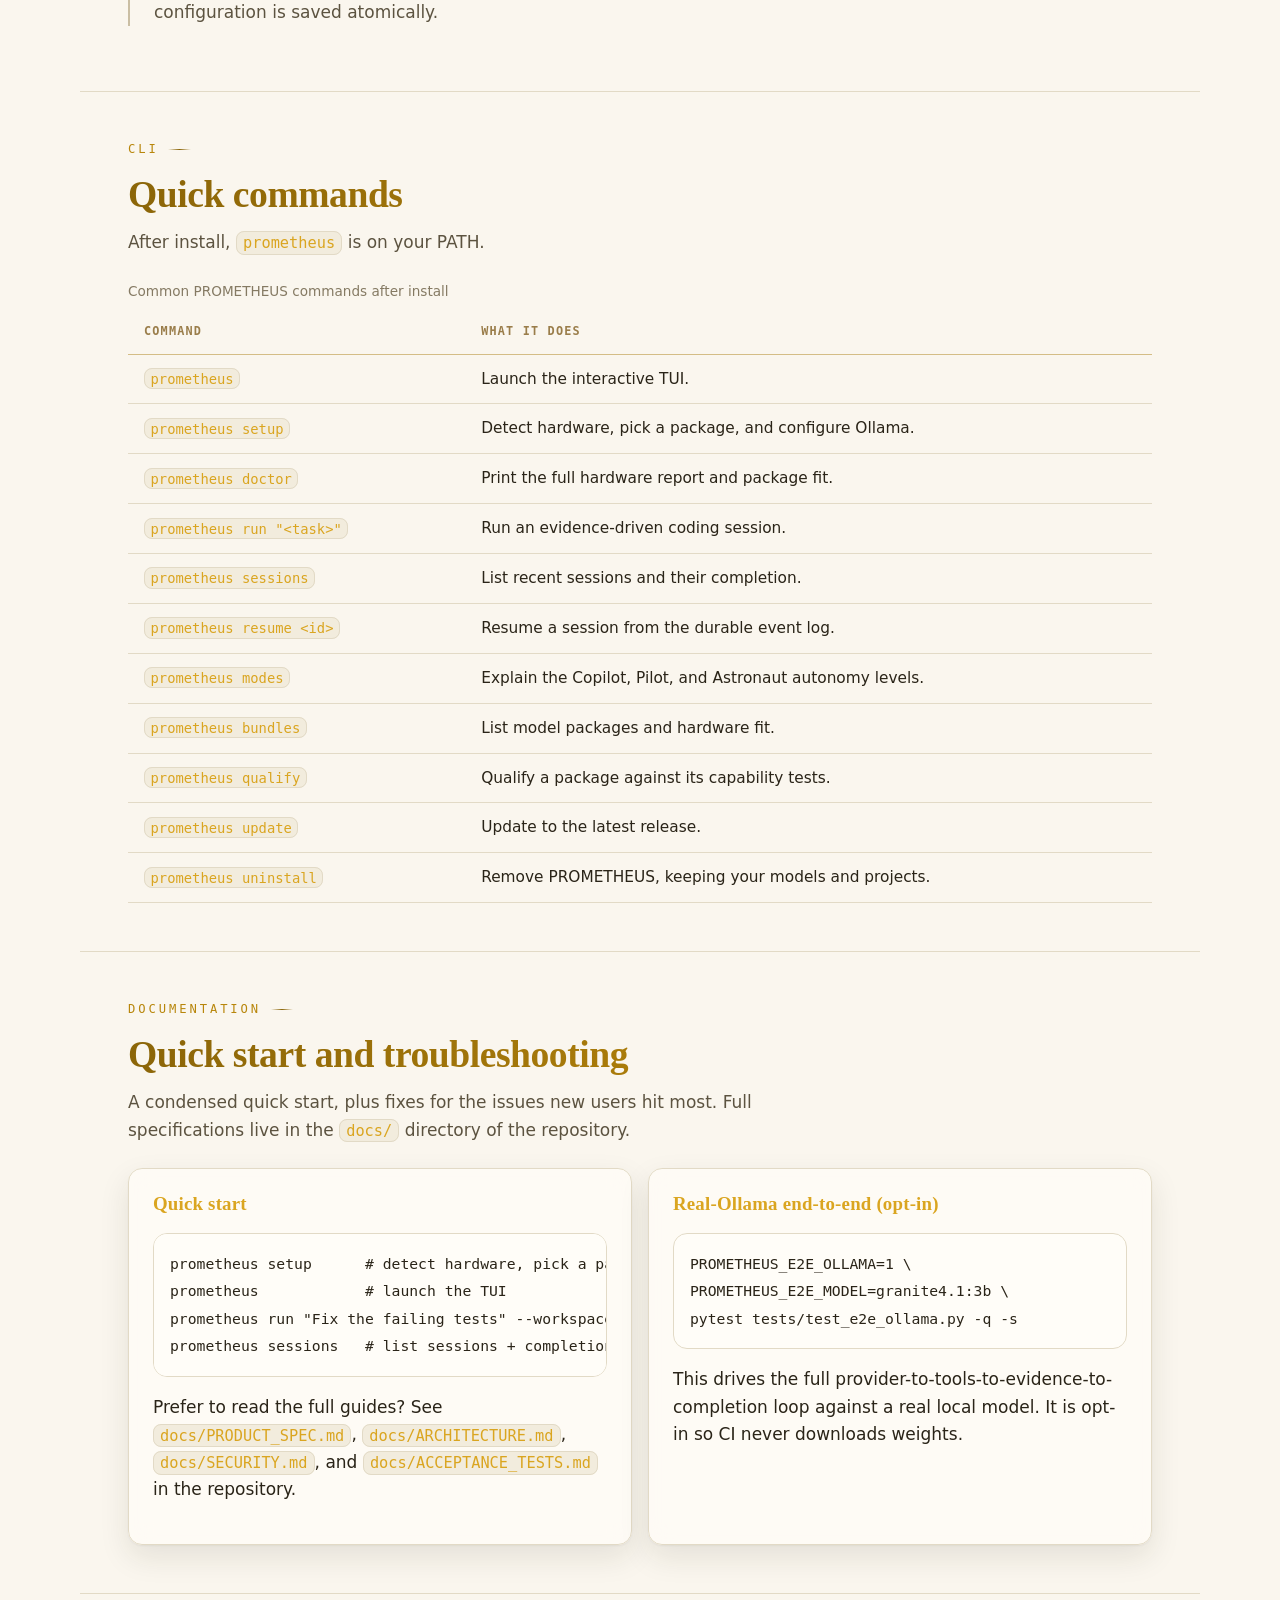
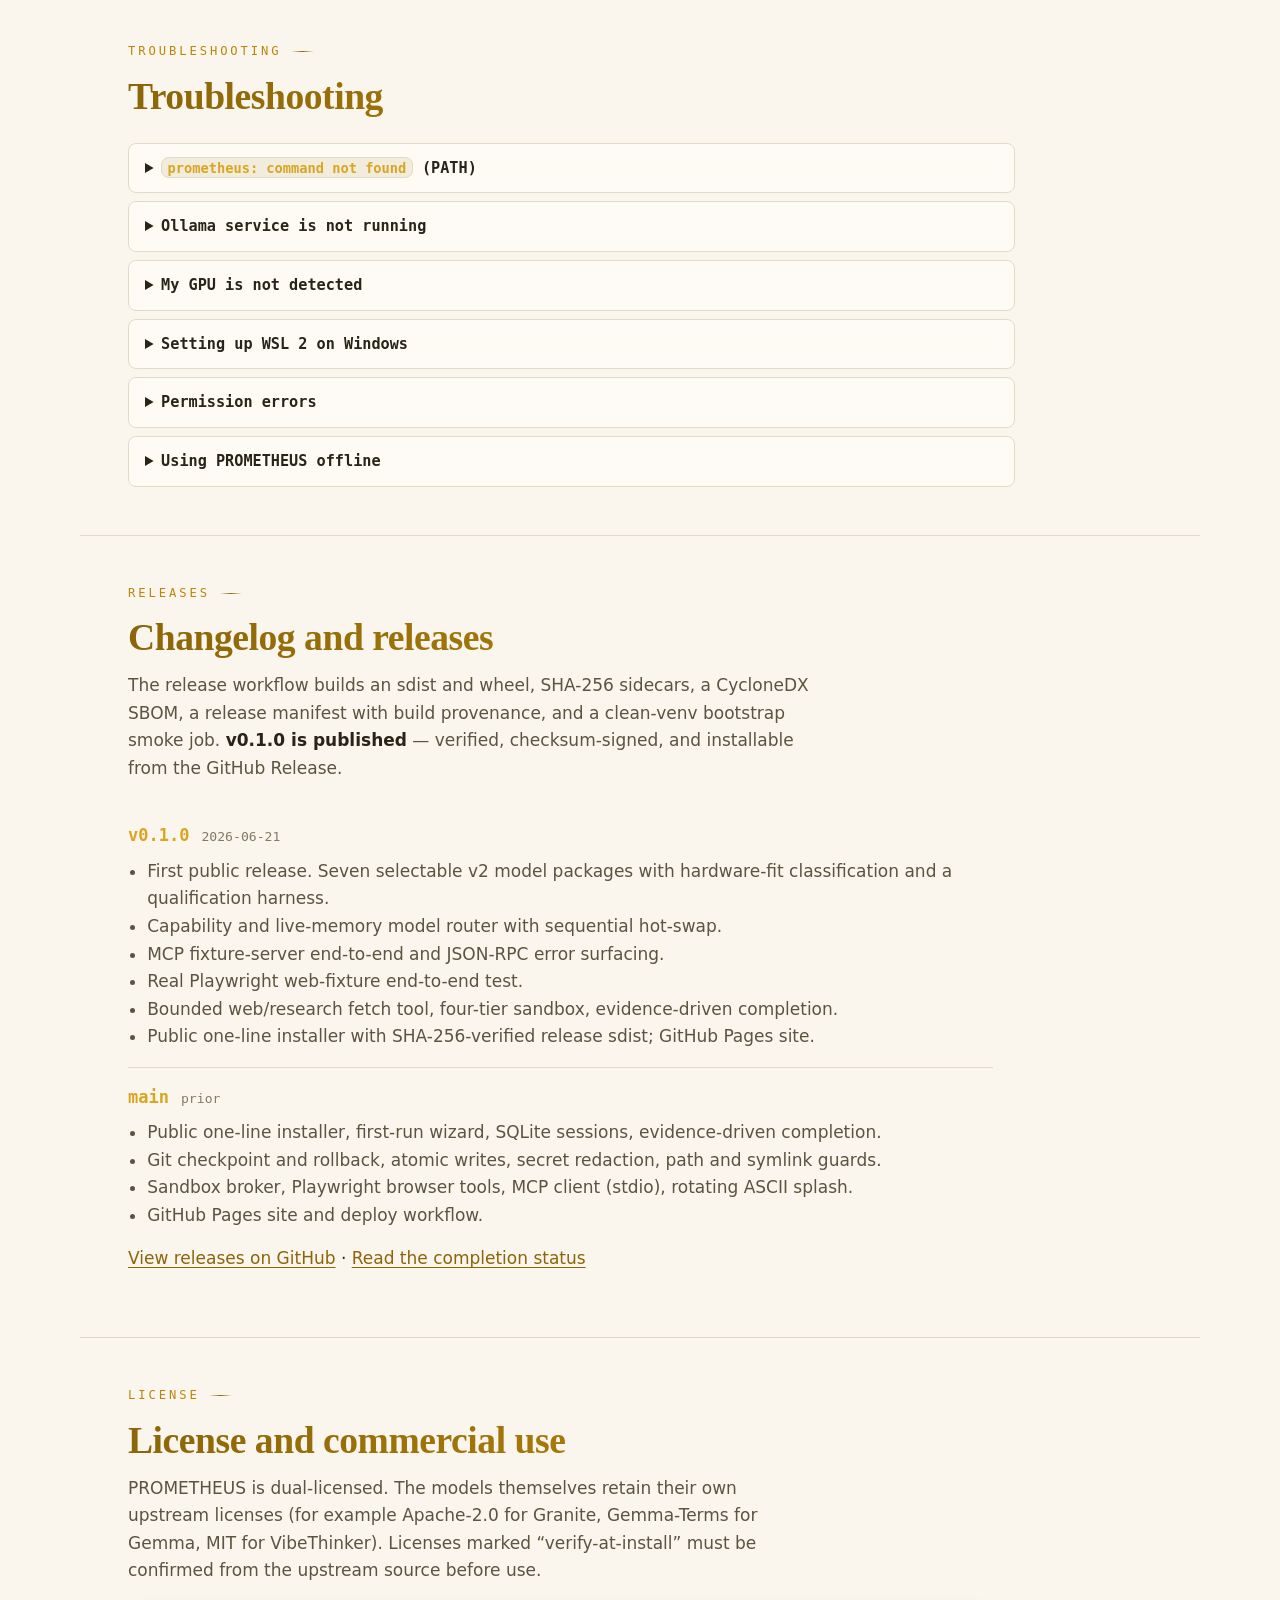
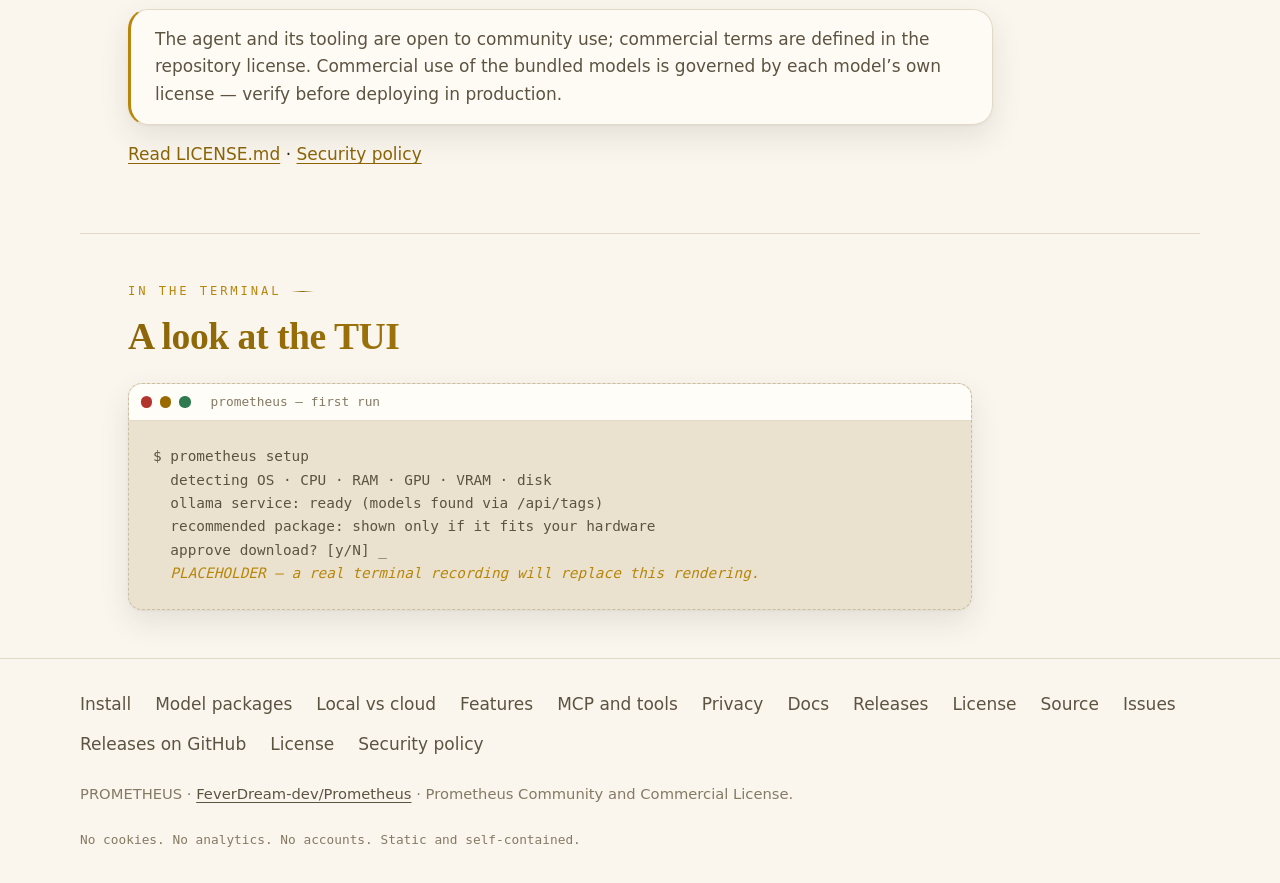
==== commit 07a4cf9c: "product: fix first-run bundles and TUI app shell Final release validation for v0.1.1 readiness. All " ====
--- a/website/index.html
+++ b/website/index.html
@@ -130,6 +130,7 @@
       </a>
       <nav class="top-nav" aria-label="Page sections">
         <a href="#packages">Models</a>
+          <a href="#bundleforge">BundleForge</a>
         <a href="#tui">TUI</a>
         <a href="#quota">Local vs cloud</a>
         <a href="#features">Features</a>
@@ -343,6 +344,36 @@
             <li>Optional cost/token budgets can be set for cloud only.</li>
             <li>No silent cloud fallback when a local, privacy-only mode is active.</li>
           </ul>
+        </div>
+      </div>
+    </section>
+
+    <section id="bundleforge" class="features" aria-labelledby="bundleforge-title">
+      <div class="section-head">
+        <span class="eyebrow">BundleForge</span>
+        <h2 id="bundleforge-title">Create custom bundles for your use case</h2>
+        <p class="section-lead">
+          Ask PROMETHEUS in plain language what you want to build. BundleForge picks the right
+          models, validates licenses, checks hardware fit, and creates an installable bundle &mdash;
+          no YAML editing required.
+        </p>
+      </div>
+      <div class="feat-grid">
+        <div class="feat">
+          <h3><span class="num">01</span>Natural-language matching</h3>
+          <p><code>prometheus bundleforge recommend "I want to build a 2D game with sprites"</code> &mdash; deterministic keyword engine maps to the right template, checks hardware, and falls back to lighter alternatives when needed.</p>
+        </div>
+        <div class="feat">
+          <h3><span class="num">02</span>10 starter templates</h3>
+          <p>Web dev, game dev, RAG docs, WhatsApp MCP, QA browser vision, AssetForge icons, CPU-only emergency, cloud hybrid &mdash; each with roles, permissions, and honest license notes.</p>
+        </div>
+        <div class="feat">
+          <h3><span class="num">03</span>23-model catalog</h3>
+          <p>Coding, general, embeddings, and image-generation models with tracked licenses. Commercial-safe enforcement prevents non-commercial models (SDXL Turbo) from entering commercial bundles.</p>
+        </div>
+        <div class="feat">
+          <h3><span class="num">04</span>Local RAG + MCP starters</h3>
+          <p><code>prometheus rag init | ingest | query</code> for local document memory. MCP templates (<code>prometheus mcp templates</code>) with honest caveats &mdash; never claiming WhatsApp works without a real server.</p>
         </div>
       </div>
     </section>
